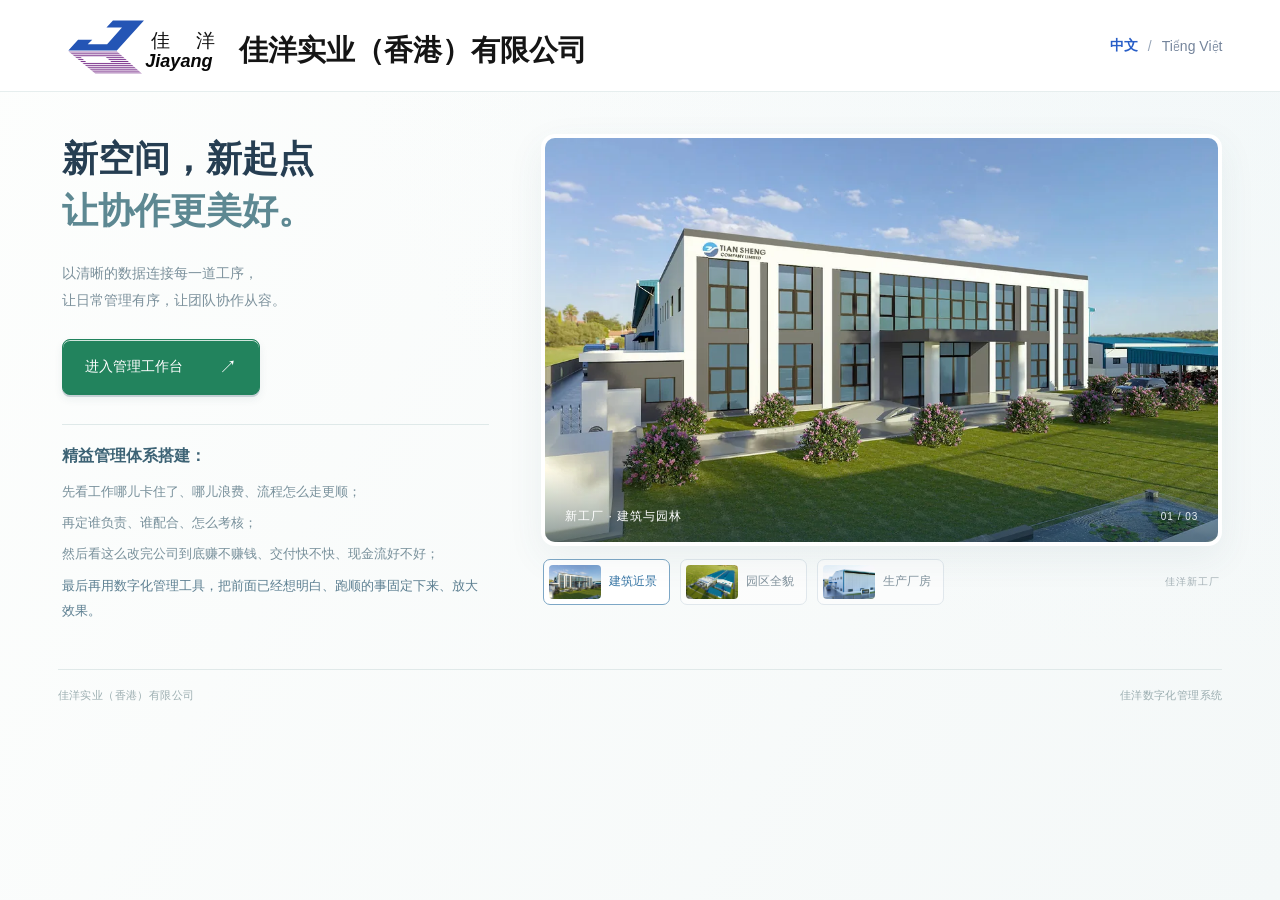
==== index.html @ 7a583906 "Remove spreadsheet cell references from report input labels (179)" ====
<!doctype html><html lang="zh-CN"><head><meta charset="utf-8"><meta name="viewport" content="width=device-width,initial-scale=1,user-scalable=yes"><meta name="referrer" content="same-origin"><title>佳洋数字化管理系统</title><link rel="icon" type="image/x-icon" sizes="any" href="./icons/company-symbol.ico?v=20261103-hourlylabels179"><link rel="icon" type="image/png" sizes="32x32" href="./icons/favicon-32.png?v=20261103-hourlylabels179"><link rel="icon" type="image/png" sizes="192x192" href="./icons/icon-192.png?v=20261103-hourlylabels179"><link rel="apple-touch-icon" sizes="180x180" href="./icons/apple-touch-icon.png?v=20261103-hourlylabels179"><link rel="manifest" href="./manifest.webmanifest?v=20261103-hourlylabels179"><meta name="theme-color" content="#ffffff"><meta name="application-name" content="佳洋数字化管理系统"><meta name="apple-mobile-web-app-title" content="佳洋管理"><meta name="apple-mobile-web-app-capable" content="yes"><meta name="mobile-web-app-capable" content="yes"><meta name="apple-mobile-web-app-status-bar-style" content="default"><meta property="og:title" content="佳洋数字化管理系统"><link rel="stylesheet" href="style.css?v=20261103-hourlylabels179"><link rel="stylesheet" href="management-home.css?v=20261103-hourlylabels179"><link rel="stylesheet" href="business-extensions.css?v=20261103-hourlylabels179"></head><body><div id="app"><div class="factory-home">
<header class="company-header"><div class="company-brand"><img src="jiayang-brand.svg?v=20261103-hourlylabels179" alt="佳洋 Jiayang · 佳洋实业（香港）有限公司" width="882" height="114"></div><div class="home-controls"><div class="language-toggle" role="group" aria-label="Language"><button type="button" data-language="zh" onclick="setLanguage('zh')">中文</button><span aria-hidden="true">/</span><button type="button" data-language="vi" onclick="setLanguage('vi')">Tiếng Việt</button></div></div></header>
<main class="factory-stage">
  <div class="factory-story"><h1>新空间，新起点<br><span>让协作更美好。</span></h1><p>以清晰的数据连接每一道工序，<br>让日常管理有序，让团队协作从容。</p><button class="factory-login" onclick="login()">进入管理工作台 <span>↗</span></button><section class="management-principle lean-principle plain-lean" aria-label="精益管理体系搭建"><h2>精益管理体系搭建：</h2><div class="lean-copy"><p>先看工作哪儿卡住了、哪儿浪费、流程怎么走更顺；</p><p>再定谁负责、谁配合、怎么考核；</p><p>然后看这么改完公司到底赚不赚钱、交付快不快、现金流好不好；</p><p>最后再用数字化管理工具，把前面已经想明白、跑顺的事固定下来、放大效果。</p></div></section></div>
  <div class="factory-gallery"><div class="factory-photo-frame"><img id="factoryPhoto" src="factory-front.svg" alt="新工厂正面建筑与园林环境" width="1000" height="600"><div class="factory-caption"><span id="factoryCaption">新工厂 · 建筑与园林</span><span id="factoryIndex">01 / 03</span></div></div><div class="factory-switch" role="group" aria-label="选择工厂图片"><button class="active" data-photo="0" aria-pressed="true" onclick="showFactoryPhoto(0)"><img src="factory-front.svg" alt=""><span>建筑近景</span></button><button data-photo="1" aria-pressed="false" onclick="showFactoryPhoto(1)"><img src="factory-aerial.svg" alt=""><span>园区全貌</span></button><button data-photo="2" aria-pressed="false" onclick="showFactoryPhoto(2)"><img src="factory-workshop.svg" alt=""><span>生产厂房</span></button><span class="factory-photo-note">佳洋新工厂</span></div></div>
</main><footer class="welcome-footer"><span>佳洋实业（香港）有限公司</span><span>佳洋数字化管理系统</span></footer></div>
</div><dialog id="modal"></dialog><div id="toast"></div><div id="bootError" role="alert" hidden style="position:fixed;bottom:16px;left:16px;right:16px;padding:14px;background:#fff4e5;border:1px solid #efd3a0;border-radius:8px;color:#73592f;z-index:200"></div><input type="file" id="file" accept=".xlsx,.xls,.csv" hidden><script>window.addEventListener('error',function(e){var n=document.getElementById('bootError');if(n){n.hidden=false;n.textContent='页面功能加载未完成，请刷新重试。原有浏览器数据不会被清除。'+(e.message?'（'+e.message+'）':'')}});</script><script>window.JY_RUNTIME_READY=false;</script><script src="runtime-config.js"></script><script src="storage.js?v=20261103-hourlylabels179"></script><script src="boot.js?v=20261103-hourlylabels179"></script></body></html>
---- style.css ----
*{box-sizing:border-box}body{margin:0;font:14px 'Microsoft YaHei','PingFang SC',sans-serif;color:#26364b;background:#f3f6fa}button,input,select{font:inherit}button{cursor:pointer;border:1px solid #dbe2ec;border-radius:6px;background:white;color:#42516a;padding:9px 14px}button:hover{background:#edf4ff;color:#2563eb}button.primary{background:#2864dc;color:white;border-color:#2864dc}button.danger{color:#dc5660}button:disabled{opacity:.5}input,select{border:1px solid #dce3ee;border-radius:5px;padding:8px;background:#fff;min-width:0;color:#536078}input:focus,select:focus{outline:1px solid #3778ea}header{height:74px;background:#fff;display:flex;align-items:center;justify-content:space-between;padding:0 5%;border-bottom:1px solid #e5eaf0}.brand{display:flex;align-items:center;gap:12px;font-size:18px;font-weight:650}.logo{display:grid;place-items:center;background:#2864dc;color:white;width:38px;height:38px;border-radius:9px;font:italic bold 21px Arial}.muted{color:#8b98ac;font-size:12px}.hero{max-width:1200px;margin:80px auto;padding:0 35px;display:grid;grid-template-columns:1.1fr 1fr;gap:65px;align-items:center}.eyebrow{color:#2964dc;letter-spacing:3px;font-size:12px;font-weight:600}h1{font-size:46px;line-height:1.4;letter-spacing:1px;margin:20px 0}p{line-height:2;color:#7c8ba1}.hero-art{height:350px;border-radius:18px;background:linear-gradient(140deg,#e5eeff,#fdfefe);padding:35px;position:relative;box-shadow:0 20px 70px #d8e3f0}.mock{background:white;border:1px solid #e0e8f5;border-radius:10px;padding:24px;transform:rotate(-3deg);box-shadow:0 16px 30px #cbd9ed}.bars{height:125px;display:flex;align-items:end;gap:18px;padding:20px 10px 0;border-bottom:1px solid #e7edf5}.bars i{flex:1;background:#3475e5;border-radius:5px 5px 0 0}.hero-stat{display:flex;gap:50px;margin-top:35px}.hero-stat b{display:block;font-size:27px;color:#294c81}.intro{max-width:1130px;margin:auto;padding:30px;background:white;border:1px solid #e2e8f1;border-radius:12px}.features{display:grid;grid-template-columns:repeat(3,1fr);gap:25px}.feature{padding:24px;background:#f8faff;border-radius:8px}.feature span{font-size:24px;color:#2864dc}footer{text-align:center;padding:30px;color:#96a1b0;font-size:12px}.layout{display:flex;min-height:100vh}aside{width:222px;background:#fff;border-right:1px solid #e4e9f1;flex-shrink:0;padding:24px 14px;display:flex;flex-direction:column;position:fixed;height:100vh}aside .brand{padding:0 7px;font-size:16px}aside .muted{padding:8px 57px;white-space:nowrap;font-size:10px}.navlabel{font-size:11px;color:#a2adbb;margin:35px 14px 12px;letter-spacing:2px}nav button{display:flex;align-items:center;gap:12px;border:0;width:100%;text-align:left;margin:6px 0;padding:13px 15px;background:transparent;font-size:13px}nav button.active{background:#eaf1ff;color:#2864dc;font-weight:600}nav button span{font-size:17px;width:19px}.sidebottom{margin-top:auto;padding:17px 10px;border-top:1px solid #eef1f6}.main{margin-left:222px;width:calc(100% - 222px)}.topbar{height:69px;padding:0 30px;display:flex;align-items:center;justify-content:space-between;background:#fff;border-bottom:1px solid #e4e9f1}.avatar{background:#e9f0fe;color:#2864dc;padding:9px;border-radius:50%;margin-left:20px}.content{padding:26px 30px}.heading{display:flex;justify-content:space-between;align-items:center;margin-bottom:24px}.heading h2{font-size:23px;margin:0 0 8px;font-weight:600}.heading p{margin:0;font-size:12px}.pill{font-size:11px;border:1px solid #dbe6fb;color:#5380c8;border-radius:15px;padding:6px 12px;background:#edf4ff}.cards{display:grid;grid-template-columns:repeat(4,1fr);gap:18px;margin-bottom:24px}.card{background:#fff;border:1px solid #e4e9f1;border-radius:8px;padding:21px}.card b{font-size:28px;display:block;margin-top:13px;font-weight:600;color:#283b57}.card small{font-size:11px;color:#8797ab}.card em{float:right;font-style:normal;color:#3b80e8;background:#edf4ff;padding:8px;border-radius:7px}.panel{background:white;border:1px solid #e1e7f0;border-radius:9px;margin-bottom:20px;overflow:hidden}.paneltitle{padding:18px 21px;border-bottom:1px solid #edf0f5;display:flex;justify-content:space-between;align-items:center;font-weight:600;font-size:14px}.filters{padding:20px;display:grid;grid-template-columns:repeat(4,1fr) auto;gap:14px;align-items:end}.filter label{display:block;color:#728198;font-size:12px;margin-bottom:9px}.filter .pair{display:flex}.filter select{width:44%;border-radius:5px 0 0 5px;background:#f9fbfe;font-size:12px}.filter input{width:56%;border-radius:0 5px 5px 0;font-size:12px}.actions{padding:15px 20px;display:flex;gap:9px;align-items:center;flex-wrap:wrap}.actions button{font-size:12px;padding:8px 11px}.spacer{flex:1}.tablewrap{overflow:auto;min-height:345px}table{border-collapse:collapse;table-layout:fixed;font-size:9pt;width:max-content;min-width:100%}th,td{padding:0;border:1px solid #e4e9f0;height:39px;overflow:hidden;text-overflow:ellipsis;white-space:nowrap}th{position:relative;background:#f6f8fc;text-align:center;color:#607087;font-weight:500;height:42px;user-select:none}td{color:#536079}td:first-child{white-space:normal;overflow-wrap:anywhere}td:focus{outline:1px solid #3478e7;outline-offset:-1px}tr:nth-child(even) td{background:#fcfdff}tr:hover td{background:#f4f8ff}.check{width:42px;text-align:center}.check input{accent-color:#2864dc}.resizer{position:absolute;right:0;top:0;width:5px;height:100%;cursor:col-resize}.funnel{position:absolute;right:7px;bottom:2px;cursor:pointer;font-size:9px;color:#9aa8bc}.badge{color:#2a9a7a;background:#e9f8f1;border-radius:4px;font-size:11px}.tablefoot{display:flex;justify-content:space-between;align-items:center;padding:15px 20px;color:#91a0b4;font-size:12px}.pagebtn{padding:4px 10px;margin:0 3px}.note{font-size:11px;color:#95a2b4;margin-top:13px}.chartgrid{display:grid;grid-template-columns:1.7fr 1fr;gap:20px}.chart{padding:25px;min-height:250px}.chart svg{width:100%;height:230px}.legend{display:flex;gap:22px;font-size:12px;color:#8190a3;margin-bottom:15px}dialog{border:0;border-radius:12px;padding:26px;width:440px;color:#33445d;box-shadow:0 20px 100px #20365440}dialog::backdrop{background:#172b4e66;backdrop-filter:blur(3px)}dialog h3{margin:0 0 22px}dialog label{display:block;margin:14px 0 6px;font-size:13px}dialog input:not([type=checkbox]){width:100%}.dialogfoot{display:flex;justify-content:flex-end;gap:10px;margin-top:25px}.colrow{display:flex;align-items:center;gap:8px;padding:7px;border-bottom:1px solid #eef1f6}.colrow span{flex:1}.colrow button{padding:3px 8px}#toast{position:fixed;bottom:30px;left:50%;transform:translateX(-50%);background:#233e64;color:white;padding:13px 25px;border-radius:8px;display:none;z-index:99}.error{color:#d75959;font-size:12px}@media(max-width:1050px){aside{width:190px}.main{margin-left:190px;width:calc(100% - 190px)}.content{padding:20px}.filters{grid-template-columns:repeat(2,1fr)}.cards{gap:10px}.hero{gap:20px}.hero h1{font-size:34px}}@media(max-width:700px){aside{width:65px;padding:20px 5px}aside .brand div:last-child,aside .muted,.navlabel,nav button .navtext,.sidebottom{display:none}nav button{padding:13px;overflow:hidden}.main{margin-left:65px;width:calc(100% - 65px)}.cards{grid-template-columns:1fr 1fr}.chartgrid,.hero,.features{grid-template-columns:1fr}.hero{margin:35px auto}.hero-art{height:300px}.topbar{padding:0 15px}.filters{grid-template-columns:1fr}.heading{gap:8px}.heading h2{font-size:19px}}@media print{aside,.topbar,.filters,.actions,.heading,.cards,.note,.tablefoot{display:none!important}.main{margin:0;width:100%}.content{padding:0}.tablewrap{overflow:visible}table{width:100%}th,td{height:28px}.panel{border:0}body{background:white}}
.celltext{overflow:hidden;text-overflow:ellipsis;white-space:nowrap}td:nth-child(2) .celltext{white-space:normal;overflow-wrap:anywhere;display:-webkit-box;-webkit-line-clamp:2;-webkit-box-orient:vertical;line-height:19px;max-height:38px}

/* Full-width business workspace */
.main.workspace{margin-left:0;width:100%;min-height:100vh}
.workspace .topbar{height:58px;padding:0 14px;gap:14px}
.workspace .brand{font-size:15px;white-space:nowrap}
.workspace .logo{height:30px;width:30px;font-size:18px;border-radius:6px}
.workspace-controls{display:flex;align-items:center;gap:12px;min-width:0}
.workspace-controls select{width:220px;font-size:13px;padding:7px 10px}
.workspace-controls button{font-size:12px;padding:7px 10px;white-space:nowrap}
.workspace .content{padding:12px 14px}
.workspace .panel{margin-bottom:12px;border-radius:5px}
.workspace .paneltitle{padding:10px 12px}
.workspace .filters{padding:12px;gap:12px}
.workspace .filter label{margin-bottom:6px}
.workspace .actions{padding:10px 12px}
.workspace .tablewrap{min-height:calc(100vh - 315px)}
.workspace .tablefoot{padding:10px 12px}
.workspace .note{margin-top:7px}
@media(max-width:700px){.workspace .topbar{height:auto;min-height:58px;padding:10px;flex-wrap:wrap}.workspace .brand{font-size:14px}.workspace-controls{width:100%;gap:8px}.workspace-controls select{flex:1;width:auto}.workspace-controls>.muted{display:none}.workspace .content{padding:8px}.workspace .filters{grid-template-columns:repeat(2,minmax(0,1fr));gap:8px}.workspace .filters>.primary{grid-column:1/-1}.workspace .filter .pair{flex-wrap:wrap}.workspace .filter select,.workspace .filter input{width:100%;border-radius:4px}.workspace .tablewrap{min-height:45vh}}
@media print{.workspace .topbar{display:none}.main.workspace{margin:0;width:100%}.workspace .content{padding:0}.workspace .tablewrap{min-height:0}}

.table-tabs{display:flex;flex-wrap:wrap;align-items:stretch;gap:0;border-bottom:1px solid #dde5ef;background:#f8faff;padding:0 10px}
.table-tabs button{border:0;border-bottom:2px solid transparent;border-radius:0;background:transparent;padding:13px 16px;white-space:nowrap;font-size:13px;color:#687990}
.table-tabs button:hover{background:#eef4ff;color:#2864dc}
.table-tabs button.active{color:#2864dc;border-bottom-color:#2864dc;background:#fff;font-weight:600}
.workspace .content>.table-tabs{margin-bottom:16px;border:1px solid #dde5ef;border-radius:5px}
@media(max-width:700px){.table-tabs{padding:0 4px}.table-tabs button{padding:10px;font-size:12px}}
@media print{.table-tabs{display:none!important}}
/* Refined business workspace: slate, porcelain and cobalt. */
:root{--ink:#25364e;--blue:#2d63df;--line:#e1e7f0;--soft:#f5f7fb}
body{background:#f1f4f9;color:var(--ink);-webkit-font-smoothing:antialiased}
.workspace{background:radial-gradient(ellipse at 95% 0,#e4edff77,transparent 45%),#f1f4f9}
.workspace .topbar{height:66px;padding:0 24px;background:linear-gradient(110deg,#182c4c,#203e66);border:0;box-shadow:0 3px 12px #142b4c15;color:#fff}
.workspace .brand{font-size:17px;font-weight:600;letter-spacing:.5px;gap:12px}
.workspace .logo{width:35px;height:35px;border:1px solid #ffffff35;border-radius:10px;background:linear-gradient(145deg,#5c96ff,#3270ed);box-shadow:0 3px 9px #0a234a35;font-size:20px}
.workspace-controls{gap:10px}
.workspace-controls>button{background:#ffffff09;border:1px solid #ffffff27;color:#dce8fa;border-radius:6px;padding:8px 12px;font-size:12px;transition:background .15s,border-color .15s}
.workspace-controls>button:hover{background:#ffffff18;border-color:#ffffff60;color:#fff}
.user-chip{display:flex;align-items:center;gap:8px;font-size:12px;margin-left:8px;padding-left:17px;border-left:1px solid #ffffff23;white-space:nowrap;color:#e0e8f5}
.user-avatar{width:30px;height:30px;border-radius:50%;background:#ffffff15;border:1px solid #ffffff25;display:grid;place-items:center;color:#c8daff}
.workspace .content{padding:18px 20px 10px}
.workspace .business-panel{border:1px solid #dae3ef;border-radius:10px;box-shadow:0 4px 20px #223f6610;overflow:hidden}
.table-tabs{padding:0 12px;gap:4px;background:linear-gradient(#fff,#fafbfe);border-bottom:1px solid var(--line);flex-wrap:wrap}
.table-tabs button{position:relative;display:flex;align-items:center;justify-content:center;gap:8px;min-height:60px;padding:13px 14px;border:0;background:transparent;font-size:13px;color:#758297;transition:color .15s,background .15s}
.table-tabs button:after{content:'';position:absolute;height:3px;left:14px;right:14px;bottom:0;border-radius:3px 3px 0 0;background:transparent}
.table-tabs button:hover{background:#f2f6ff;color:#345fae}
.table-tabs button.active{color:#285fd1;background:#f0f5ff;font-weight:600}
.table-tabs button.active:after{background:#366ce6}
.tab-number{display:grid;place-items:center;width:23px;height:23px;border-radius:6px;background:#edf1f7;color:#9aa7ba;font-size:10px;letter-spacing:.5px;font-variant-numeric:tabular-nums}
.active .tab-number{color:#fff;background:#376ee1;box-shadow:0 2px 5px #376ee128}
.workspace .filter-title{padding:14px 18px 0;border:0;font-size:12px;color:#4b5e78;font-weight:600}
.workspace .filters{padding:12px 18px 17px;gap:16px;border-bottom:1px solid var(--line);background:#fff}
.workspace .filter label{font-size:11px;color:#8a97a9;margin-bottom:7px;letter-spacing:.3px}
.workspace .filter .pair{border:1px solid #dce4ee;border-radius:6px;overflow:hidden;background:#fff;transition:border-color .15s,box-shadow .15s}
.workspace .filter .pair:focus-within{border-color:#7fa5f1;box-shadow:0 0 0 3px #2c64df0b}
.workspace .filter input,.workspace .filter select{height:35px;border:0;border-radius:0;outline:none;font-size:12px;padding:7px 9px}
.workspace .filter select{background:#f6f8fc;border-right:1px solid #e5ebf3;color:#586a84}
.workspace input::placeholder{color:#a7b1c0}
.workspace .filters>.primary{height:36px;min-width:85px;border-radius:6px;font-size:12px;box-shadow:0 3px 7px #2d63df22}
.workspace button.primary{background:#3067df;border-color:#3067df}
.workspace button.primary:hover{background:#2456c4;border-color:#2456c4}
.workspace .actions{padding:13px 18px;gap:8px;background:linear-gradient(#fcfdff,#fafbfd);border-bottom:1px solid var(--line)}
.workspace .actions button{height:33px;padding:6px 12px;border-color:#dce4ef;border-radius:5px;font-size:12px;background:#fff;box-shadow:0 1px 2px #1d355705}
.workspace .actions button.primary{color:white;background:#3067df;border-color:#3067df;box-shadow:0 2px 5px #3067df20}
.workspace .actions button.danger{color:#cf6871;border-color:#eedce0}
.workspace .actions button.danger:hover{background:#fff4f5}
.selection-count{font-size:11px;color:#8797ac;padding:5px 10px;background:#edf1f7;border-radius:4px;white-space:nowrap}
.workspace .tablewrap{min-height:calc(100vh - 370px);background:#fff}
.workspace th{height:38px;background:#edf2f9;color:#627591;border-color:#dce5f0;font-size:9pt;font-weight:600}
.workspace td{height:35px;border-color:#e7edf4;color:#4e607a;font-size:9pt;font-variant-numeric:tabular-nums;padding:0}
.workspace tr:nth-child(even) td{background:#f9fbfe}
.workspace tr:hover td{background:#edf4ff}
.workspace tr:has(.check input:checked) td{background:#eaf2ff}
.workspace th:first-child,.workspace td:first-child{border-left:0}
.workspace th:last-child,.workspace td:last-child{border-right:0}
.workspace td:nth-child(2){color:#3d5e8e}
.workspace .check input{width:13px;height:13px;vertical-align:middle;margin:0;cursor:pointer}
.workspace .funnel{color:#8d9fba;font-size:10px}
.workspace .resizer:hover{background:#83a5e8aa}
.workspace .tablefoot{padding:11px 18px;border-top:1px solid var(--line);background:#fff;font-size:11px;color:#8d9bb0}
.workspace .pagebtn{border-radius:4px;min-width:27px;height:26px;font-size:12px;padding:3px 8px}
.workspace .note{padding:0 4px;font-size:11px;line-height:1.8;color:#97a4b6;margin-top:10px}
.workspace .content>.table-tabs{border-radius:9px;box-shadow:0 3px 12px #223f6608;margin-bottom:20px}
button:focus-visible{outline:2px solid #74a0ef;outline-offset:2px}
@media(min-width:1550px){.table-tabs button{flex:1;padding-left:18px;padding-right:18px}.workspace .filter select{width:40%}.workspace .filter input{width:60%}}
@media(max-width:1150px){.table-tabs{gap:0;padding:0 6px}.table-tabs button{padding:11px 10px;gap:5px;font-size:12px;min-height:52px}.tab-number{width:20px;height:20px;font-size:9px}.workspace .filters{gap:10px}}
@media(max-width:700px){.workspace .topbar{height:auto;min-height:64px;padding:12px;gap:10px}.workspace .brand{font-size:15px}.workspace .content{padding:10px 8px}.workspace-controls{width:100%;gap:7px}.workspace-controls>button{padding:7px 10px}.user-chip{margin-left:auto;padding-left:10px}.user-chip>span:last-child{display:none}.table-tabs{padding:4px;gap:4px}.table-tabs button{min-height:38px;flex:1 1 145px;padding:7px 9px;justify-content:flex-start;border-radius:5px}.table-tabs button:after{left:8px;right:8px;height:2px}.workspace .filters{padding:12px;gap:10px}.workspace .filter .pair{display:flex;flex-wrap:nowrap}.workspace .filter select{width:46%;border-right:1px solid #e5ebf3}.workspace .filter input{width:54%}.workspace .actions{padding:10px 12px}.workspace .filter-title{padding:12px 12px 0}}
@media print{.workspace .tablewrap{min-height:0}.workspace .business-panel{box-shadow:none;border:0}.workspace th,.workspace td{height:28px}}
.workspace .topbar{position:relative}
.workspace .topbar:after{content:'';position:absolute;bottom:0;left:0;right:0;height:2px;background:linear-gradient(90deg,#5a93ff,#60c6e5 45%,#416dac00)}
.workspace .tablewrap{max-height:calc(100vh - 350px);scrollbar-width:thin;scrollbar-color:#c5d1e4 #f5f7fa}
.workspace th{position:sticky;top:0;z-index:2}
@media(max-width:700px){.table-tabs{flex-wrap:nowrap;overflow-x:auto;scrollbar-width:thin;justify-content:flex-start}.table-tabs button{flex:0 0 auto;white-space:nowrap}.workspace .tablewrap{max-height:65vh}}
@media print{.workspace .tablewrap{max-height:none}.workspace th{position:static}}
/* Business navigation follows the system name; actions stay in the header. */
.workspace .topbar{display:flex;gap:18px;padding:0 16px;height:64px}
.workspace .brand{flex:0 0 auto;font-size:15px;gap:9px}
#topTabs{min-width:0;flex:1;height:100%;overflow:hidden}
#topTabs .table-tabs{height:100%;border:0;background:transparent;flex-wrap:nowrap;overflow-x:auto;scrollbar-width:thin;scrollbar-color:#6786b0 transparent;gap:0;padding:0;align-items:stretch}
#topTabs .table-tabs button{flex:0 0 auto;min-height:0;padding:0 12px;font-size:12px;color:#c9d7ec;background:transparent;white-space:nowrap}
#topTabs .table-tabs button:hover{background:#ffffff0d;color:white}
#topTabs .table-tabs button.active{background:#ffffff12;color:#fff}
#topTabs .table-tabs button.active:after{background:#77a8ff;left:12px;right:12px;height:3px}
#topTabs .tab-number{display:none}
.workspace-controls{flex:0 0 auto;gap:7px}
.workspace-controls>button{padding:7px 9px;font-size:11px}
.user-chip{padding-left:9px;margin-left:2px}
.top-actions{background:#fff;border-bottom:1px solid #dce4ef}
.workspace .top-actions .actions{margin:0;padding:10px 16px;min-height:52px;border-bottom:0;background:#fff;gap:8px}
.workspace .content{padding:12px 16px 8px}
.workspace .tablewrap{min-height:calc(100vh - 335px);max-height:calc(100vh - 315px)}
@media(max-width:1250px){.workspace .topbar{height:auto;min-height:62px;flex-wrap:wrap;gap:0 14px;padding:10px 14px 0}.workspace .brand{order:0}.workspace-controls{order:1;margin-left:auto}#topTabs{order:2;flex:1 1 100%;height:46px;margin-top:8px}#topTabs .table-tabs button{flex:1 0 auto;padding:0 12px}.workspace .tablewrap{max-height:calc(100vh - 360px)}}
@media(max-width:700px){.workspace .brand{font-size:14px}.workspace-controls{width:auto}.workspace-controls>button{font-size:10px;padding:6px}.user-chip{display:none}#topTabs .table-tabs button{flex:0 0 auto;padding:0 10px}.workspace .content{padding:8px}.workspace .top-actions .actions{padding:9px 10px}.workspace .tablewrap{min-height:40vh;max-height:60vh}}
@media print{.top-actions{display:none!important}.workspace .tablewrap{max-height:none;min-height:0}}
.home-controls{display:flex;align-items:center;gap:14px}
.language-picker{min-width:115px;height:35px;font-size:12px;border:1px solid #dbe4f1;border-radius:6px;background:#fff;color:#47607f;cursor:pointer;padding:6px 9px}
.workspace-controls .language-picker{min-width:100px;width:100px;height:31px;background:#294465;border-color:#ffffff30;color:#e2ebfb;font-size:11px}
.language-picker option{color:#26364b;background:#fff}
html[lang=vi] #topTabs .table-tabs button{font-size:11px;padding:0 9px}
html[lang=vi] .workspace .brand{font-size:13px}
html[lang=vi] .workspace .filter select{width:49%}
html[lang=vi] .workspace .filter input{width:51%}
@media(max-width:700px){.home-controls{gap:7px}.home-controls .language-picker{min-width:85px;width:85px}.home-controls button{font-size:12px;padding:8px}.workspace-controls .language-picker{min-width:85px;width:85px}header{padding:0 12px}.home-controls{flex-wrap:wrap;justify-content:flex-end}html[lang=vi] .brand{font-size:12px}}
.company-header{height:100px;padding:0 5%;gap:24px;background:#fff}
.company-brand{flex:0 1 760px;min-width:0;display:flex;align-items:center}
.company-brand img{display:block;width:100%;max-width:760px;height:auto;max-height:94px;object-fit:contain;object-position:left center}
.company-header .home-controls{flex:0 0 auto}
@media(max-width:1050px){.company-header{padding:0 20px;gap:16px}.company-header .home-controls{gap:8px}.company-header .home-controls button{font-size:12px;padding:10px}.company-header .language-picker{min-width:100px;width:100px}}
@media(max-width:700px){.company-header{height:auto;min-height:115px;padding:12px 14px;flex-wrap:wrap;gap:9px}.company-brand{flex:1 1 100%}.company-brand img{max-height:72px}.company-header .home-controls{margin-left:auto}.company-header .home-controls button{padding:8px 12px}.company-header .language-picker{height:33px}}
.home-controls .language-picker{width:180px;min-width:180px;height:40px;padding:8px 14px;border-radius:8px;color:#415f87;font-size:14px;background:#fff}
.workspace-controls .language-picker{width:165px;min-width:165px}
@media(max-width:1050px){.company-header .language-picker{width:175px;min-width:175px}}
@media(max-width:700px){.home-controls .language-picker,.company-header .language-picker{width:165px;min-width:165px;height:35px;font-size:12px}.workspace-controls .language-picker{width:150px;min-width:150px}}
.language-toggle{display:inline-flex;align-items:center;gap:10px;white-space:nowrap;font-size:14px;color:#97a5b8}
.language-toggle button{padding:5px 0;border:0;border-radius:0;background:transparent;color:#74849b;font-size:14px;font-weight:400;box-shadow:none;cursor:pointer}
.language-toggle button:hover{background:transparent;color:#2864dc}
.language-toggle button.active{color:#285ec7;font-weight:600}
.workspace-controls .language-toggle{font-size:12px;color:#8499b6;gap:8px;margin-right:5px}
.workspace-controls .language-toggle button{font-size:12px;color:#b6c6de}
.workspace-controls .language-toggle button.active,.workspace-controls .language-toggle button:hover{color:#fff;background:transparent}
@media(max-width:700px){.language-toggle{gap:8px}.language-toggle button{font-size:12px}.workspace-controls .language-toggle{gap:6px}.workspace-controls .language-toggle button{font-size:11px}}
/* A calm, light-filled welcome to Jiayang. */
.welcome-page{min-height:100vh;background:radial-gradient(ellipse at 77% 42%,#eef8f3 0,transparent 42%),radial-gradient(ellipse at 20% 90%,#f2f1fc88,transparent 38%),#fdfdfb;display:flex;flex-direction:column;overflow:hidden}
.welcome-page .company-header{height:100px;padding:0 5.2%;border-bottom:1px solid #edf0ee;background:#ffffffb8;gap:35px}
.welcome-page .company-brand{flex:0 1 610px}
.welcome-page .company-brand img{max-width:610px;max-height:82px}
.welcome-page .home-controls{gap:24px}
.welcome-page .home-controls>.primary{border-radius:9px;padding:13px 19px;background:#386bce;border-color:#386bce;font-size:13px;box-shadow:0 4px 10px #3769bd12;transition:background .2s,transform .2s}
.welcome-page .home-controls>.primary:hover{background:#2b5ab9;transform:translateY(-1px)}
.welcome-page .language-toggle button{font-size:13px}
.welcome-hero{width:min(1370px,90%);margin:auto;display:grid;grid-template-columns:1fr 1.1fr;align-items:center;gap:20px;min-height:650px;padding:35px 0 45px;flex:1}
.welcome-copy{padding-left:36px;position:relative;z-index:2}
.welcome-kicker{display:flex;align-items:center;gap:10px;color:#648b88;font-size:12px;letter-spacing:2px;margin-bottom:25px}
.welcome-kicker>span{width:7px;height:7px;border-radius:50%;background:#73b59f;box-shadow:0 0 0 5px #eaf3ed}
.welcome-copy h1{font-size:clamp(36px,3.35vw,58px);font-weight:650;line-height:1.5;letter-spacing:1px;color:#293c50;margin:0 0 21px;white-space:nowrap}
.fresh-text{color:#528e87}.fresh-dot{color:#7eb8a3}
.welcome-copy>p{font-size:14px;line-height:2.1;color:#8a979e;margin:0 0 30px;letter-spacing:.5px}
.welcome-cta{display:inline-flex;align-items:center;gap:38px;background:#477a72;color:white;border-color:#477a72;border-radius:9px;padding:15px 20px;font-size:13px;box-shadow:0 8px 20px #477a7220;transition:transform .2s,box-shadow .2s,background .2s}
.welcome-cta span{font-size:19px;line-height:1}.welcome-cta:hover{color:white;background:#376b64;transform:translateY(-2px);box-shadow:0 10px 25px #477a7230}
.welcome-benefits{display:flex;gap:25px;align-items:center;margin-top:43px;padding-top:25px;border-top:1px solid #e6ede9;width:max-content}
.welcome-benefits>div{display:flex;gap:8px;align-items:center;font-size:11px;color:#8c999f}
.benefit-icon{color:#7ca59e;font-size:17px}
.welcome-visual{height:580px;position:relative;display:flex;align-items:center;justify-content:center;isolation:isolate}
.visual-halo{position:absolute;width:86%;aspect-ratio:1;border-radius:50%;background:radial-gradient(circle at 35% 35%,#f5fcf7,#e3f2ed77 55%,#e9f0fb33 70%,transparent 72%);z-index:-1}
.visual-halo:before{content:'';position:absolute;inset:25px;border-radius:50%;border:1px solid #d8e9e16b}.visual-halo:after{content:'';position:absolute;inset:65px;border-radius:50%;border:1px dashed #d5e5e370}
.garden-art{width:112%;max-width:760px;height:auto;flex-shrink:0;filter:drop-shadow(0 15px 23px #5a948309);animation:garden-rise 1s ease-out both}
.floating-label{position:absolute;display:flex;align-items:center;gap:13px;padding:15px 20px;border:1px solid #fff;border-radius:13px;background:#ffffffea;box-shadow:0 12px 35px #658a7b10;min-width:200px}
.floating-label b{display:block;font-size:12px;font-weight:600;color:#506574;margin-bottom:5px}.floating-label small{color:#9ba9ae;font-size:10px;letter-spacing:.2px}
.flow-icon{width:35px;height:35px;border-radius:10px;display:grid;place-items:center;font-size:20px}.lavender{background:#efecfa;color:#998ac0}.mint{background:#e6f5ed;color:#74a994}
.label-order{left:1%;top:115px;transform:rotate(-3deg)}.label-production{right:-1%;bottom:117px;transform:rotate(3deg)}
.visual-caption{position:absolute;bottom:35px;display:flex;gap:7px;align-items:center;font-size:10px;color:#98aca5;letter-spacing:.5px}.visual-caption i{width:5px;height:5px;border-radius:50%;background:#a9c5b6}
.welcome-footer{display:flex;justify-content:space-between;margin:0 5.2%;padding:22px 0 26px;border-top:1px solid #e7ede8;color:#a1aea9;font-size:10px;letter-spacing:1px}
html[lang=vi] .welcome-copy h1{font-size:clamp(28px,2.5vw,43px);white-space:normal;letter-spacing:0}
html[lang=vi] .welcome-benefits{gap:15px}
@keyframes garden-rise{from{opacity:0;transform:translateY(12px)}to{opacity:1;transform:translateY(0)}}
@media(min-width:1800px){.welcome-hero{max-width:1510px;min-height:760px;gap:60px}.welcome-visual{height:650px}.welcome-copy h1{font-size:60px}.welcome-copy>p{font-size:15px}.label-order{top:130px}.label-production{bottom:135px}.visual-caption{bottom:55px}}
@media(max-width:1050px){.welcome-page .company-header{padding:0 25px;height:90px;gap:25px}.welcome-page .home-controls{gap:12px}.welcome-page .home-controls>.primary{font-size:11px;padding:11px}.welcome-page .language-toggle{gap:6px}.welcome-page .language-toggle button{font-size:11px}.welcome-hero{width:94%;min-height:610px;gap:0}.welcome-copy{padding-left:20px}.welcome-copy h1{font-size:36px}.welcome-copy>p{font-size:12px}.welcome-benefits{gap:13px}.welcome-benefits>div{font-size:10px}.welcome-visual{height:500px}.floating-label{min-width:175px;padding:11px 13px;gap:9px}.label-order{top:90px;left:5px}.label-production{bottom:90px;right:0}.floating-label small{font-size:9px}.flow-icon{width:29px;height:29px}.visual-caption{bottom:25px;font-size:9px}}
@media(max-width:700px){.welcome-page .company-header{height:auto;padding:12px 18px;gap:10px}.welcome-page .company-brand{flex:1 1 100%}.welcome-page .company-brand img{max-height:61px;width:100%}.welcome-page .home-controls{margin-left:auto;gap:16px}.welcome-hero{grid-template-columns:1fr;width:100%;min-height:0;padding:44px 23px 12px;gap:0}.welcome-copy{padding:0;text-align:center}.welcome-kicker{justify-content:center;font-size:10px;margin-bottom:20px}.welcome-copy h1{font-size:35px;line-height:1.5;letter-spacing:0;margin-bottom:17px}.welcome-copy>p{font-size:12px;margin-bottom:22px}.welcome-cta{font-size:12px;padding:12px 18px;gap:30px}.welcome-benefits{margin:28px auto 0;padding-top:20px;gap:19px}.welcome-benefits>div{font-size:10px;gap:5px}.welcome-visual{height:390px;width:min(100%,440px);margin:0 auto}.garden-art{width:110%}.floating-label{padding:10px 12px;min-width:155px}.floating-label b{font-size:10px}.floating-label small{font-size:8px}.label-order{top:59px;left:0}.label-production{bottom:64px;right:0}.flow-icon{width:26px;height:26px;font-size:16px}.visual-caption{bottom:15px;font-size:8px}.welcome-footer{padding:18px 0;margin:0 20px;letter-spacing:0;font-size:9px;gap:15px}html[lang=vi] .welcome-copy h1{font-size:32px}html[lang=vi] .welcome-benefits{gap:10px}}
@media(prefers-reduced-motion:reduce){.garden-art{animation:none}.welcome-cta,.welcome-page .home-controls>.primary{transition:none}}

.factory-home{min-height:100vh;display:flex;flex-direction:column;background:linear-gradient(120deg,#fbfcfb,#f0f7f7)}
.factory-home .company-header{height:100px;padding:0 5%;background:#fff;border-color:#eaf0f1}.factory-home .company-brand{max-width:620px}
.factory-stage{width:min(1560px,91%);margin:auto;display:grid;grid-template-columns:.8fr 1.5fr;align-items:center;gap:55px;padding:50px 0;flex:1;min-height:650px}
.factory-story{padding-left:12px}.factory-kicker{font-size:12px;color:#5f8a8d;letter-spacing:3px;display:flex;gap:9px;align-items:center;margin-bottom:26px}.factory-kicker>span{height:6px;width:6px;background:#8cb69a;border-radius:50%}
.factory-story h1{font-size:clamp(34px,2.8vw,51px);line-height:1.55;font-weight:650;letter-spacing:1px;color:#243e57;margin:0 0 25px;white-space:nowrap}.factory-story h1>span{color:#5e8894}.factory-story p{color:#8b9ca5;line-height:2.1;font-size:13px;margin-bottom:32px}
.factory-login{display:flex;align-items:center;gap:30px;padding:15px 21px;border-radius:8px;background:#397ab1;color:white;border:1px solid #397ab1;box-shadow:0 8px 20px #397ab120;font-size:13px}.factory-login:hover{color:#fff;background:#2e6a9e;transform:translateY(-1px)}.factory-login>span{font-size:18px}
.factory-flow{display:flex;align-items:center;gap:18px;color:#98aaa9;font-size:11px;margin-top:40px;letter-spacing:2px}.factory-flow i{font-style:normal;color:#cbd9d7}
.factory-gallery{min-width:0}.factory-photo-frame{position:relative;background:#e8f1f4;border-radius:18px;overflow:hidden;box-shadow:0 18px 45px #3b6e8018;border:5px solid #fff}.factory-photo-frame>img{display:block;width:100%;height:auto;aspect-ratio:5/3;object-fit:cover}.factory-caption{position:absolute;bottom:0;left:0;right:0;padding:38px 22px 20px;background:linear-gradient(transparent,#19374580);color:white;display:flex;justify-content:space-between;align-items:center;font-size:12px;letter-spacing:1px}.factory-caption>span:last-child{font-size:10px;color:#e6eff3}
.factory-switch{display:flex;align-items:center;gap:10px;padding:18px 4px 0}.factory-switch button{display:flex;align-items:center;gap:9px;padding:5px 12px 5px 5px;background:#fff9;border:1px solid #e2e9ec;border-radius:7px;color:#83949e;font-size:11px;white-space:nowrap}.factory-switch button.active{border-color:#7da7c6;color:#3675a4;background:white;box-shadow:0 3px 9px #3675a40a}.factory-switch button img{width:50px;height:32px;object-fit:cover;border-radius:4px}.factory-photo-note{font-size:10px;color:#a3b0b5;margin-left:auto;letter-spacing:1px}
@media(max-width:1100px){.factory-stage{gap:25px;grid-template-columns:.8fr 1.3fr}.factory-story h1{font-size:32px}.factory-story p{font-size:12px}}
@media(max-width:750px){.factory-stage{grid-template-columns:1fr;width:91%;padding:32px 0;min-height:0;gap:32px}.factory-story{text-align:center;padding:0}.factory-kicker{justify-content:center;margin-bottom:18px}.factory-story h1{font-size:34px;margin-bottom:15px}.factory-story p{font-size:12px;margin-bottom:20px}.factory-login{margin:auto;padding:12px 19px}.factory-flow{justify-content:center;margin-top:24px}.factory-photo-frame{border-width:3px;border-radius:12px}.factory-switch{padding-top:12px}.factory-photo-note{display:none}.factory-caption{padding:28px 13px 12px;font-size:10px}.factory-home .company-header{height:auto;min-height:100px}}

.factory-switch button:focus-visible{outline:2px solid #75a6cb;outline-offset:3px}.factory-photo-frame>img{aspect-ratio:5/3;object-fit:contain}.factory-home .home-controls{flex:0 0 auto}.factory-home .welcome-footer{background:transparent}@media(max-width:900px){.factory-photo-note{display:none}.factory-stage{gap:25px;grid-template-columns:.8fr 1.3fr}.factory-switch button{gap:6px;padding-right:8px;font-size:10px}.factory-switch button img{width:40px;height:27px}}@media(max-width:750px){.factory-stage{grid-template-columns:1fr}.factory-switch{justify-content:center;gap:7px}.factory-switch button{flex:1;justify-content:center}.factory-switch button img{width:35px;height:26px}.factory-home .company-header{padding:12px 18px}.factory-home .company-brand{flex:1 1 100%;max-width:620px}.factory-home .home-controls{margin-left:auto}}html[lang=vi] .factory-story h1{font-size:clamp(25px,2.3vw,40px);white-space:normal}html[lang=vi] .factory-story p{font-size:12px}html[lang=vi] .factory-switch button{font-size:10px}
.login-options{display:flex;align-items:center;justify-content:space-between;gap:15px;margin:18px 0 12px}.password-link{padding:3px 0;border:0;background:transparent;color:#356bc9;font-size:12px;white-space:nowrap}.password-link:hover{background:transparent;text-decoration:underline}#changeError,#loginerror{min-height:16px;line-height:1.6}

.management-principle{width:min(1560px,91%);margin:0 auto 36px;padding:26px 24px;display:flex;align-items:center;justify-content:center;gap:25px;background:linear-gradient(100deg,#edf4f4aa,#f8fbf8,#edf4f4aa);border:1px solid #e5edeb;border-radius:12px}.management-principle p{margin:0;display:flex;justify-content:center;flex-wrap:wrap;font-size:14px;line-height:2;letter-spacing:.5px;color:#65818b;text-align:center}.management-principle strong{font-weight:600;color:#386e86}.principle-line{flex:0 1 40px;height:1px;background:#cadbda}@media(max-width:750px){.management-principle{margin-bottom:24px;padding:20px 17px;gap:0}.management-principle p{font-size:12px;line-height:2.1}.principle-line{display:none}.management-principle strong{display:block;width:100%;margin-top:5px}}

.management-principle.lean-principle{display:block;padding:27px 34px 30px}.lean-principle h2{margin:0 0 14px;color:#386e86;font-size:17px;font-weight:600;letter-spacing:.5px}.management-principle .lean-steps p{display:block;text-align:left;line-height:2.1;font-size:14px;margin:3px 0;color:#65818b}.lean-steps p:last-child{color:#386e86}@media(max-width:750px){.management-principle.lean-principle{padding:22px}.lean-principle h2{font-size:16px}.management-principle .lean-steps p{font-size:12px;line-height:2;margin:8px 0}}
/* Aligned page rhythm and a readable four-step management method. */
.factory-home{background:radial-gradient(ellipse at 95% 8%,#eaf4f844,transparent 50%),linear-gradient(120deg,#fdfefd,#f4f8f8);gap:0}
.factory-home .company-header{height:92px;min-height:92px;padding:0 max(4.5%,calc((100% - 1440px)/2));border-bottom:1px solid #e6eeee;background:#fff}
.factory-home .company-brand{max-width:570px}
.factory-home .company-brand img{max-height:78px;width:100%;max-width:570px}
.factory-home .language-toggle button{font-size:14px}
.factory-stage{width:min(1440px,91%);margin:0 auto;min-height:0;flex:0 0 auto;padding:45px 0 38px;grid-template-columns:.8fr 1.35fr;gap:66px;align-items:center}
.factory-story{padding:0 0 16px 8px}
.factory-kicker{font-size:12px;letter-spacing:2px;margin-bottom:23px;color:#70928c}
.factory-story h1{font-size:clamp(36px,3vw,51px);line-height:1.48;letter-spacing:0;margin:0 0 25px;color:#263e52}
.factory-story h1>span{color:#5d8892}
.factory-story p{font-size:15px;line-height:2;color:#7c919c;margin:0 0 28px}
.factory-login{padding:15px 22px;border-radius:8px;font-size:14px;gap:36px;background:#3d7caf;box-shadow:0 6px 16px #3d7caf16}
.factory-flow{margin-top:26px;font-size:11px;gap:19px;color:#90a5aa}
.factory-photo-frame{border-radius:14px;border-width:4px;box-shadow:0 12px 36px #36596713}
.factory-caption{padding:38px 20px 17px;font-size:12px}
.factory-switch{gap:10px;padding:13px 2px 0}
.factory-switch button{padding:5px 12px 5px 5px;font-size:12px;gap:8px;border-color:#e0e7ec;background:#ffffff90;transition:border-color .15s,background .15s}
.factory-switch button:hover{background:white;border-color:#9ab9ce}
.factory-switch button img{width:52px;height:34px}
.factory-photo-note{font-size:10px}
.management-principle.lean-principle{width:min(1440px,91%);margin:0 auto 30px;padding:0;background:none;border:0;border-radius:0}
.lean-heading{display:flex;align-items:center;gap:24px;margin:0 0 20px}
.lean-principle .lean-heading h2{font-size:18px;letter-spacing:.5px;color:#3c5867;margin:0;font-weight:600;white-space:nowrap}
.lean-heading-rule{height:1px;flex:1;background:linear-gradient(90deg,#d8e4e7,#e9f0f0)}
.lean-steps{display:grid;grid-template-columns:repeat(4,minmax(0,1fr));background:#ffffffc9;border:1px solid #e1eaec;border-radius:12px;box-shadow:0 5px 20px #4b697304;overflow:hidden;counter-reset:step}
.lean-step{position:relative;padding:25px 24px 26px;min-width:0}
.lean-step+.lean-step{border-left:1px solid #e8eff0}
.lean-step:last-child{background:linear-gradient(135deg,#eff6f9aa,#f5f9f8)}
.lean-step-label{display:flex;align-items:center;gap:10px;margin-bottom:14px}
.step-index{width:29px;height:29px;display:grid;place-items:center;border-radius:8px;background:#eef4f4;color:#81a4a6;font-size:11px;font-weight:600;font-variant-numeric:tabular-nums}
.lean-step:last-child .step-index{background:#dfedf5;color:#5186ae}
.lean-step h3{font-size:15px;margin:0;color:#4c6b7a;font-weight:600;line-height:1.5}
.management-principle .lean-steps p{font-size:14px;line-height:1.95;letter-spacing:0;color:#81939c;margin:0;display:block;text-align:left}
.lean-step:last-child p{color:#678696}
.factory-home .welcome-footer{width:min(1440px,91%);margin: auto auto 0;padding:18px 0 20px;font-size:11px;border-top:1px solid #e0e9e9;color:#9caeb1;letter-spacing:.4px}
html[lang=vi] .factory-story h1{font-size:clamp(28px,2.6vw,43px)}
html[lang=vi] .factory-story p{font-size:14px}
html[lang=vi] .lean-step h3{font-size:14px}
@media(min-width:1800px){.factory-stage{padding-top:50px;padding-bottom:42px}.lean-step{padding:26px}.management-principle .lean-steps p{font-size:15px}.factory-story p{font-size:16px}.factory-home .company-header{height:96px}.lean-heading{margin-bottom:23px}}
@media(max-width:1100px){.factory-stage{gap:35px;grid-template-columns:.85fr 1.25fr;padding:35px 0}.factory-story h1{font-size:34px}.factory-story p{font-size:13px}.factory-story{padding-bottom:0}.lean-steps{grid-template-columns:repeat(2,minmax(0,1fr))}.lean-step{padding:21px 24px}.lean-step:nth-child(3){border-left:0}.lean-step:nth-child(n+3){border-top:1px solid #e8eff0}.lean-step-label{margin-bottom:10px}.factory-switch button{font-size:11px;padding-right:9px}.factory-switch button img{width:40px;height:28px}.factory-photo-note{display:none}}
@media(max-width:750px){.factory-home .company-header{height:auto;min-height:100px;padding:12px 4.5%;gap:8px}.factory-home .company-brand{max-width:570px;flex:1 1 100%}.factory-home .company-brand img{max-height:65px}.factory-home .language-toggle button{font-size:12px}.factory-stage{grid-template-columns:1fr;padding:30px 0;gap:27px}.factory-story{padding:0;text-align:center}.factory-kicker{justify-content:center;margin-bottom:16px;font-size:11px}.factory-story h1{font-size:35px;margin-bottom:16px}.factory-story p{font-size:13px;margin-bottom:22px}.factory-login{margin:auto;font-size:13px;padding:13px 20px}.factory-flow{margin-top:20px;justify-content:center}.factory-switch{justify-content:center;gap:7px;padding-top:11px}.factory-switch button{flex:1;justify-content:center;font-size:11px;padding:4px 6px;gap:6px}.factory-switch button img{width:36px;height:25px}.factory-caption{font-size:10px;padding:28px 13px 12px}.management-principle.lean-principle{padding:0;margin-bottom:24px}.lean-heading{gap:12px;margin-bottom:15px}.lean-principle .lean-heading h2{font-size:16px}.lean-step{padding:18px}.lean-step h3{font-size:13px}.step-index{width:25px;height:25px;font-size:10px}.lean-step-label{gap:7px;margin-bottom:10px}.management-principle .lean-steps p{font-size:12px;line-height:1.9}.factory-home .welcome-footer{padding:16px 0;font-size:9px;gap:12px;letter-spacing:0}html[lang=vi] .factory-story p{font-size:13px}}
@media(max-width:420px){.lean-steps{grid-template-columns:1fr}.lean-step+.lean-step{border-left:0;border-top:1px solid #e8eff0}.lean-step{padding:17px 19px}.lean-step-label{margin-bottom:7px}.management-principle .lean-steps p{font-size:13px}}
.workspace table.sales-workbook-table{min-width:100%;font-size:9pt}
.workspace .sales-workbook-table th{background:#3366ff;color:#fff;border-color:#7292ff;height:52px;font-size:9pt;font-weight:500;white-space:normal;text-align:center;vertical-align:middle}
.sales-workbook-table .header-label{display:block;overflow-wrap:anywhere;line-height:16px;max-height:48px;overflow:hidden}
.workspace .sales-workbook-table th .funnel{color:#d8e5ff;bottom:1px;right:6px}
.workspace .sales-workbook-table td{font-size:9pt;padding:0}

/* Place the welcome text and lean method beside the factory image. */
.factory-stage{align-items:start;gap:52px;padding-top:42px;padding-bottom:28px;grid-template-columns:.95fr 1.5fr}
.factory-story{padding:0 0 0 4px}
.factory-story h1{margin:0 0 22px;font-size:clamp(34px,2.8vw,49px);line-height:1.45}
.factory-story>p{margin:0 0 24px;font-size:14px;line-height:1.95}
.factory-story .management-principle.lean-principle{width:100%;margin:33px 0 0;padding:0}
.factory-story .lean-heading{margin-bottom:13px;gap:13px}
.factory-story .lean-heading h2{font-size:15px}
.factory-story .lean-steps{grid-template-columns:repeat(2,minmax(0,1fr));border-radius:9px}
.factory-story .lean-step{padding:16px 15px 17px}
.factory-story .lean-step:nth-child(3){border-left:0}
.factory-story .lean-step:nth-child(n+3){border-top:1px solid #e8eff0}
.factory-story .lean-step-label{gap:7px;margin-bottom:8px}
.factory-story .lean-step h3{font-size:13px}
.factory-story .step-index{width:24px;height:24px;border-radius:6px;font-size:10px}
.factory-story .management-principle .lean-steps p{font-size:12px;line-height:1.9}
.factory-home .welcome-footer{margin-top:12px}
@media(min-width:1800px){.factory-stage{padding-top:46px}.factory-story .management-principle .lean-steps p{font-size:13px}.factory-story .lean-step{padding:18px}.factory-story h1{font-size:49px}}
@media(max-width:1100px){.factory-stage{gap:30px;grid-template-columns:1fr 1.2fr}.factory-story h1{font-size:32px}.factory-story>p{font-size:12px}.factory-story .lean-step{padding:13px 12px}.factory-story .lean-step h3{font-size:12px}.factory-story .management-principle .lean-steps p{font-size:11px}}
@media(max-width:750px){.factory-stage{grid-template-columns:1fr;padding-top:28px;gap:25px}.factory-story{padding:0}.factory-story h1{font-size:34px}.factory-story>p{font-size:13px}.factory-story .management-principle.lean-principle{margin-top:28px;text-align:left}.factory-story .lean-steps{grid-template-columns:repeat(2,minmax(0,1fr))}.factory-story .lean-step{padding:16px}.factory-story .lean-step h3{font-size:13px}.factory-story .management-principle .lean-steps p{font-size:12px}}
@media(max-width:420px){.factory-story .lean-steps{grid-template-columns:1fr}.factory-story .lean-step+.lean-step{border-left:0;border-top:1px solid #e8eff0}}

.factory-story .management-principle.plain-lean{background:transparent;border:0;border-top:1px solid #dfe9e9;border-radius:0;box-shadow:none;padding-top:21px;margin-top:29px}
.plain-lean h2{font-size:16px;color:#3d6375;margin:0 0 12px;letter-spacing:0;font-weight:600}
.management-principle.plain-lean .lean-copy p{display:block;font-size:13px;line-height:1.95;color:#78909b;text-align:left;letter-spacing:0;margin:6px 0}
.management-principle.plain-lean .lean-copy p:last-child{color:#5c7f91}
@media(max-width:750px){.factory-story .management-principle.plain-lean{padding-top:20px;margin-top:25px}.plain-lean h2{font-size:15px}.management-principle.plain-lean .lean-copy p{font-size:12px;line-height:2}}

.brand .company-logo{display:inline-flex;align-items:center;justify-content:center;width:102px;height:44px;flex:0 0 auto}.brand .company-logo img{display:block;width:100%;height:auto;object-fit:contain}.workspace .brand .company-logo{background:#fff;border-radius:6px;padding:2px 4px;width:89px;height:38px}.workspace .brand{gap:9px}@media(max-width:700px){.workspace .brand .company-logo{width:80px;height:34px}.brand .company-logo{width:94px;height:40px}}

#modal.columns-dialog{width:min(800px,96vw);max-width:96vw;padding:25px}.column-settings h3{margin-bottom:10px}.column-settings>p{margin-top:0;margin-bottom:15px}.column-list{max-height:55vh;overflow:auto;border:1px solid #e5ebf3;border-radius:7px}.column-option-head,.column-option-row{display:grid;grid-template-columns:minmax(145px,1fr) 78px 96px 100px 78px;align-items:center;gap:12px;min-width:610px;padding:10px 14px}.column-option-head{position:sticky;top:0;background:#f3f6fb;color:#7f8da2;font-size:12px;z-index:1;text-align:center}.column-option-head>span:first-child{text-align:left}.column-option-row{border-top:1px solid #edf1f6;font-size:13px}.column-name{min-width:0;overflow:hidden;text-overflow:ellipsis;white-space:nowrap;color:#50637d}.column-settings .column-visible{display:flex;justify-content:center;align-items:center;margin:0}.column-visible input{width:15px;height:15px;accent-color:#3067df;cursor:pointer}.column-settings .column-width{width:100%;padding:7px 8px;font-size:12px;text-align:center}.column-align{width:100%;padding:7px;font-size:12px}.column-move{display:flex;gap:5px;justify-content:center}.column-move button{padding:4px 9px;line-height:22px}.column-settings .column-help{font-size:11px;margin:12px 0 0;line-height:1.7}.column-settings .dialogfoot{margin-top:18px}.workspace th{text-align:center!important}@media(max-width:700px){#modal.columns-dialog{padding:17px}.column-option-head,.column-option-row{padding:9px 10px;gap:10px;grid-template-columns:155px 70px 88px 90px 75px;min-width:548px}.column-list{max-height:58vh}}

/* A lighter workspace for long days: porcelain, soft blue and sage. */
.workspace{background:radial-gradient(ellipse at 90% 0,#eaf4f366,transparent 50%),#f4f7f6;color:#40576a}
.workspace .topbar{background:#fff;box-shadow:0 2px 12px #3c5d6c08;color:#3c5164;height:66px;border-bottom:1px solid #e3eceb}
.workspace .topbar:after{height:1px;background:linear-gradient(90deg,#a3c4eb55,#aad3c55c 55%,transparent)}
.workspace .brand{font-size:15px;color:#364e64;font-weight:600;letter-spacing:.2px}
.workspace .brand .company-logo{box-shadow:none;border:1px solid #edf1f3;background:#fff}
.workspace #topTabs .table-tabs{background:transparent;gap:3px;align-items:center;scrollbar-color:#c6d9d5 transparent}
.workspace #topTabs .table-tabs button{height:38px;min-height:38px;border-radius:7px;padding:0 12px;font-size:12px;line-height:1.5;color:#81939e;background:transparent;font-weight:400;transition:background .15s,color .15s}
.workspace #topTabs .table-tabs button:hover{color:#527d88;background:#f3f7f7}
.workspace #topTabs .table-tabs button.active{background:#eaf3f1;color:#4c887e;font-weight:600}
.workspace #topTabs .table-tabs button:after{display:none}
.workspace-controls>button{border-color:#e0e9e8;background:#fff;color:#81939f;box-shadow:none;border-radius:6px}
.workspace-controls>button:hover{border-color:#c7ddda;background:#f3f8f6;color:#4e867b}
.workspace-controls .language-toggle{color:#bdc9ce}
.workspace-controls .language-toggle button{color:#91a1aa;font-weight:400}
.workspace-controls .language-toggle button.active,.workspace-controls .language-toggle button:hover{color:#5484b3;background:transparent;font-weight:600}
.workspace .user-chip{color:#8b9ba5;border-left-color:#e5ecee}
.workspace .user-avatar{border:1px solid #e0ece7;background:#f0f6f3;color:#78a094}
.workspace .top-actions{background:#fff;border-bottom:1px solid #e5edeb}
.workspace .top-actions .actions{background:#fff;min-height:58px;padding:11px 18px;gap:9px}
.workspace .actions button{display:inline-flex;align-items:center;justify-content:center;gap:7px;height:34px;border-radius:6px;padding:7px 12px;background:#fff;border:1px solid #e0e8e9;color:#81909f;font-size:12px;box-shadow:0 1px 2px #536f7603;transition:background .15s,border-color .15s,color .15s}
.workspace .actions button:hover{background:#f5f9f8;border-color:#c8dcd7;color:#557e7a}
.workspace .actions button.primary{background:#698dcc;border-color:#698dcc;color:#fff;box-shadow:0 3px 7px #698dcc17}
.workspace .actions button.primary:hover{background:#567fc2;border-color:#567fc2;color:#fff}
.workspace .actions button.danger{background:#fff;border-color:#efdfdf;color:#c68d90}
.workspace .actions button.danger:hover{background:#fdf5f5;border-color:#e7c8ca;color:#b9797e}
.action-icon{flex-shrink:0;opacity:.85}
.workspace .selection-count{background:#f1f5f4;color:#94a69f;font-size:11px;border-radius:5px;padding:5px 10px}
.workspace .content{padding:16px 18px 12px}
.workspace .business-panel{border:1px solid #e1ebe8;box-shadow:0 4px 18px #3a6a5f05;border-radius:10px;background:#fff}
.workspace .filter-title{padding:16px 19px 0;color:#66838a;font-size:12px;font-weight:600;background:#fff}
.workspace .filter-title>button{color:#9cacae!important;font-weight:400}
.workspace .filters{padding:12px 19px 20px;gap:16px;border-bottom:1px solid #e4edeb;background:#fff}
.workspace .filter label{font-size:11px;color:#a0afb1;letter-spacing:.3px;margin-bottom:7px}
.workspace .filter .pair{height:35px;border-color:#e1eae8;border-radius:6px;box-shadow:0 1px 3px #4d6d6203}
.workspace .filter .pair:focus-within{border-color:#a8cfc3;box-shadow:0 0 0 3px #6bab8e09}
.workspace .filter select{height:33px;background:#f6f9f8;border-right-color:#e3ece9;color:#82989b}
.workspace .filter input{height:33px;color:#70858c}
.workspace .filter input::placeholder{color:#b1bfc1}
.workspace .filters>.primary{height:35px;background:#70a497;border-color:#70a497;color:#fff;box-shadow:0 3px 7px #70a49715;padding:8px 16px}
.workspace .filters>.primary:hover{background:#5d9588;border-color:#5d9588}
.workspace th,.workspace .sales-workbook-table th{background:linear-gradient(#eff5f5,#eaf1f3);color:#68828b;border-color:#dce7e9;font-weight:500;box-shadow:inset 0 -1px #dbe7e9;height:46px;font-size:9pt;text-align:center}
.workspace th .funnel,.workspace .sales-workbook-table th .funnel{color:#a3b8b7}
.workspace td,.workspace .sales-workbook-table td{color:#73858f;border-color:#e8efef;background:#fff;height:35px;padding:0;font-size:9pt}
.workspace tr:nth-child(even) td{background:#f8fbfa}
.workspace tr:hover td{background:#f0f7f3}
.workspace tr:has(.check input:checked) td{background:#eaf4ee}
.workspace td:nth-child(2){color:#6c9c90}
.workspace .check input{accent-color:#78a998}
.workspace td:focus{outline-color:#83afc3}
.workspace .resizer:hover{background:#9ebfb9aa}
.workspace .tablewrap{scrollbar-color:#c9dcd5 #f6faf7;background:#fff}
.workspace .tablefoot{background:#fff;border-top-color:#e5edeb;color:#a2b3b6;padding:12px 18px;font-size:11px}
.workspace .pagebtn{border-color:#e7eeec;background:#fff;color:#a0b1b4;box-shadow:none}
.workspace .tablefoot button.primary{background:#7ca79e;border-color:#7ca79e;color:#fff}
.workspace .note{color:#acbcbb;font-size:10px;letter-spacing:.2px;line-height:1.8;margin-top:11px}
.workspace .card,.workspace .chartgrid .panel{border-color:#e1ebe8;box-shadow:0 3px 12px #46685303}
.workspace .card b{color:#57767d}.workspace .card em{background:#eff7f2;color:#8bab9c}
@media(max-width:1250px){.workspace .topbar{height:auto;min-height:62px;padding-top:10px}.workspace #topTabs{margin-top:9px;height:46px}.workspace #topTabs .table-tabs button{height:35px;min-height:35px}.workspace #topTabs .table-tabs{gap:5px}}
@media(max-width:700px){.workspace .top-actions .actions{min-height:52px;padding:10px 12px;gap:7px}.workspace .actions button{font-size:11px;height:32px;padding:6px 10px}.workspace .content{padding:10px 8px}.workspace .filter-title{padding:13px 13px 0}.workspace .filters{padding:11px 13px 15px;gap:9px}.workspace .brand{font-size:14px}.workspace .note{font-size:9px;letter-spacing:0}.workspace-controls>button{font-size:10px}.workspace .tablefoot{padding:10px 12px}}

/* Keep the calm palette legible at compact table sizes. */
.workspace #topTabs .table-tabs button{color:#667e89}.workspace .actions button{color:#687f8d}.workspace-controls>button{color:#6b818e}.workspace .filter select{color:#6b828a}.workspace .filter input{color:#627b84}.workspace th,.workspace .sales-workbook-table th{color:#4e6c79}.workspace td,.workspace .sales-workbook-table td{color:#627782}.workspace td:nth-child(2){color:#578779}.workspace .filter label{color:#7d9399}

/* Remove display-only rows and give the remaining space to the data. */
.main.workspace:has(.data-content){height:100dvh;min-height:0;overflow:hidden;display:flex;flex-direction:column}.workspace .topbar,.workspace .top-actions{flex:0 0 auto}.workspace .content.data-content{padding:0;flex:1;min-height:0;display:flex;flex-direction:column}.workspace .data-content .business-panel{margin:0;flex:1;min-height:0;border:0;border-radius:0;box-shadow:none;display:flex;flex-direction:column}.workspace .data-content .filters{flex:0 0 auto;padding:6px 8px;gap:10px;grid-template-columns:repeat(4,minmax(0,1fr)) auto auto;border-bottom:1px solid #e4edeb}.workspace .reset-query{border:0;background:transparent;color:#8aa09e;padding:7px 8px;font-size:11px;white-space:nowrap}.workspace .reset-query:hover{color:#5b8d81;background:#f3f8f5}.workspace .data-content .tablewrap{flex:1;min-height:0;max-height:none;height:auto;overflow:auto;border:0;border-radius:0;overflow-anchor:none}.workspace .data-content tbody tr:not(.virtual-space){height:39px}.workspace .data-content td{height:39px;line-height:18px}.workspace .data-content td:nth-child(2) .celltext{max-height:36px;line-height:18px}.workspace .data-content .virtual-space td{padding:0!important;border:0!important;line-height:0!important;font-size:0!important;background:transparent!important}.workspace .data-content th{height:46px}.workspace .data-content .filter select,.workspace .data-content .filter input{font-size:12px}.workspace .data-content .filter .pair{margin:0}.workspace .data-content .filter-title,.workspace .data-content .tablefoot,.workspace .data-content>.note{display:none}@media(max-width:700px){.workspace .data-content .filters{grid-template-columns:repeat(2,minmax(0,1fr)) auto;gap:6px;padding:6px}.workspace .data-content .filters>.primary{grid-column:auto;grid-row:1}.workspace .data-content .reset-query{grid-column:3;grid-row:2;padding:6px}.workspace .data-content .filter:nth-child(3),.workspace .data-content .filter:nth-child(4){grid-row:2}.workspace .data-content .tablewrap{max-height:none;min-height:0}}

/* Shared workbook appearance requested for all seven business tables. */
.workspace #grid table{font-family:'Microsoft YaHei','微软雅黑',sans-serif;font-size:10pt;font-weight:400}
.workspace #grid th,.workspace #grid td{font-family:'Microsoft YaHei','微软雅黑',sans-serif;font-size:10pt;font-weight:400;border:1px solid #548DD4}
.workspace #grid th{background:#548DD4;color:#fff;box-shadow:none;font-weight:400}
.workspace #grid .header-label,.workspace #grid .celltext{font-family:inherit;font-size:inherit;font-weight:400}
.workspace #grid th .funnel{color:#fff;opacity:.85}
.workspace #grid th .resizer:hover{background:#ffffff40}

/* Full wrapping in every column, strong white header grid and larger filters. */
.workspace #grid td{white-space:normal;overflow-wrap:anywhere;word-break:normal;overflow:visible;vertical-align:middle;height:39px}
.workspace #grid .celltext,.workspace #grid td:nth-child(2) .celltext{display:block;white-space:pre-wrap;overflow-wrap:anywhere;word-break:normal;text-overflow:clip;overflow:visible;max-height:none;line-height:18px;-webkit-line-clamp:unset;-webkit-box-orient:initial}
.workspace #grid th{border:2px solid #fff;height:39px;white-space:normal;vertical-align:middle;padding:0}
.workspace #grid .header-label{white-space:normal;overflow-wrap:anywhere;word-break:normal;line-height:15px;max-height:none;overflow:visible;padding:0 0 7px}
.workspace #grid th .funnel{position:absolute;right:5px;bottom:3px;width:21px;height:21px;display:grid;place-items:center;border:1px solid #ffffff85;border-radius:3px;background:#ffffff1f;color:#fff;font-size:19px;font-family:Arial,sans-serif;font-weight:400;line-height:19px;padding:0;opacity:1;cursor:pointer;box-shadow:none}
.workspace #grid th .funnel:hover,.workspace #grid th .funnel:focus-visible{background:#ffffff40;border-color:#fff;outline:1px solid #fff;outline-offset:1px}
.workspace #grid th .funnel.active{background:#fff;color:#548DD4;border-color:#fff}
.workspace #grid th .resizer{width:4px}
@media print{.workspace #grid th .funnel,.workspace #grid th .resizer{display:none}.workspace #grid .header-label{padding-bottom:0}}

/* Header filters: arrow only, while preserving the existing hit area. */
.workspace #grid th .funnel,.workspace #grid th .funnel.active{border:0;background:transparent;box-shadow:none;color:#fff;opacity:1}
.workspace #grid th .funnel:hover{border:0;background:transparent;box-shadow:none;outline:0;color:#fff}
.workspace #grid th .funnel:focus-visible{border:0;background:transparent;box-shadow:none;color:#fff;outline:1px dotted #fff;outline-offset:1px}

/* Excel-like anchored column filter, independent of modal dialogs. */
.excel-filter{position:fixed;z-index:1000;width:286px;max-width:calc(100vw - 16px);max-height:calc(100dvh - 16px);display:flex;flex-direction:column;box-sizing:border-box;padding:6px;border:1px solid #bccbd4;border-radius:5px;background:#fff;color:#435568;box-shadow:0 7px 24px #23384f26;font:12px 'Microsoft YaHei','微软雅黑',sans-serif}
.excel-filter-name{padding:4px 8px 6px;font-size:11px;color:#8798a8;white-space:nowrap;overflow:hidden;text-overflow:ellipsis;flex:0 0 auto}
.excel-filter .excel-command{display:flex;align-items:center;gap:10px;flex:0 0 auto;min-height:28px;padding:5px 8px;border:0;border-radius:2px;background:#fff;color:#435568;font-size:12px;text-align:left;box-shadow:none}
.excel-filter .excel-command>span{width:18px;text-align:center;color:#6990b9;font-size:16px}
.excel-filter .excel-command:hover:not(:disabled){background:#eaf3fb;color:#345d88}
.excel-filter .excel-command:disabled{color:#b4bec7;opacity:1;cursor:default}.excel-filter .excel-command:disabled>span{color:#c2cbd2}
.excel-divider{height:1px;background:#e1e8ee;margin:4px 0;flex:0 0 auto}
.excel-search{position:relative;flex:0 0 auto;margin:6px 5px}.excel-search input{width:100%;height:29px;border:1px solid #becbd6;border-radius:2px;padding:4px 25px 4px 7px;font-size:12px;background:#fff;color:#435568}.excel-search>span{position:absolute;right:8px;top:4px;color:#8d9ca9;pointer-events:none}
.excel-filter .excel-select-all{display:flex;align-items:center;gap:7px;padding:4px 9px;height:29px;margin:0;flex:0 0 auto;font-size:12px}.excel-select-all small{margin-left:auto;color:#96a5b1;font-size:10px}
.excel-filter input[type=checkbox]{margin:0;width:13px;height:13px;accent-color:#548DD4;flex:0 0 auto;cursor:pointer}
.excel-filter-list{height:208px;min-height:52px;overflow:auto;flex:1 1 208px;margin:0 5px 5px;border:1px solid #e0e7ed;border-radius:2px;overflow-anchor:none;scrollbar-width:thin;scrollbar-color:#c1ceda #f4f7fa}
.excel-filter .excel-value{display:flex;align-items:center;gap:7px;height:26px;min-height:26px;box-sizing:border-box;margin:0;padding:0 7px;font-size:12px;line-height:26px;cursor:pointer}.excel-value:hover{background:#edf4fb}.excel-value span{overflow:hidden;white-space:nowrap;text-overflow:ellipsis;min-width:0}.excel-no-values{padding:13px 10px;color:#9aa7b3;font-size:12px}
.excel-filter-footer{display:flex;justify-content:flex-end;align-items:center;gap:7px;padding:7px 5px 3px;border-top:1px solid #e4eaf0;flex:0 0 auto}.excel-filter-footer button{min-width:64px;height:28px;border-radius:3px;padding:4px 12px;font-size:12px;border:1px solid #c6d1db;background:white;color:#5f7387}.excel-filter-footer button.excel-confirm{background:#548DD4;border-color:#548DD4;color:white}.excel-filter-footer button:hover{background:#edf4fa}.excel-filter-footer button.excel-confirm:hover{background:#457ec5}

/* Refine header separators without changing table body gridlines. */
.workspace #grid th{border-width:1px;border-color:#fff}
/* Compact camera entry, keeping the result table visible on phones. */
.scan-entry{display:grid;grid-template-columns:240px minmax(0,1fr);gap:18px;padding:12px 16px;background:#f6faf9;border-bottom:1px solid #dce8e5;flex:0 0 auto}.scan-camera{position:relative;height:176px;overflow:hidden;border-radius:8px;background:#173834}.scan-camera video{width:100%;height:100%;object-fit:contain}.scan-camera-hint{position:absolute;inset:0;display:flex;align-items:center;justify-content:center;padding:22px;text-align:center;color:#deece8;font-size:12px}.scan-camera-hint[hidden]{display:none}.scan-viewfinder{position:absolute;pointer-events:none;inset:20px 43px;border:2px solid #d0efe4aa;border-radius:10px}.scan-form{min-width:0;display:flex;flex-direction:column;justify-content:center;gap:9px}.scan-context{display:grid;grid-template-columns:repeat(3,minmax(0,1fr));gap:10px}.scan-context label{display:flex;flex-direction:column;gap:4px;margin:0;font-size:12px;color:#53796e}.scan-context :is(input,select){min-width:0;width:100%;height:35px;padding:6px 9px;font-size:12px;background:#fff}.scan-manual{display:flex;gap:8px}.scan-manual textarea{flex:1;min-width:0;resize:vertical;min-height:38px;height:38px;padding:8px 10px;font-size:12px;border:1px solid #dce7e4;border-radius:6px;font-family:inherit}.scan-manual button{padding:6px 18px}.scan-status{font-size:12px;color:#547e73;line-height:1.6;overflow-wrap:anywhere}.scan-status[data-type=error]{color:#b44a39}.scan-status[data-type=success]{color:#28745c}.scan-small{display:flex;flex-wrap:wrap;gap:6px 18px;font-size:11px;color:#82988f}.scan-quantity-info{background:#f3f8f6;padding:12px;border-radius:7px;font-size:13px;overflow-wrap:anywhere}.scan-quantity-info p{margin:5px 0}.scan-quantity-error{color:#b44a39;font-size:12px}.scan-panel .celltext{max-height:none!important}
@media(max-width:700px){.scan-entry{grid-template-columns:112px minmax(0,1fr);gap:9px;padding:8px}.scan-camera{height:163px}.scan-viewfinder{inset:43px 10px}.scan-camera-hint{padding:8px;font-size:11px}.scan-context{grid-template-columns:repeat(2,minmax(0,1fr));gap:5px 6px}.scan-context :is(input,select){height:30px;padding:4px;font-size:11px}.scan-context label{font-size:11px;gap:2px}.scan-form{gap:5px}.scan-manual textarea{font-size:11px;min-height:31px;height:31px;padding:6px}.scan-manual button{padding:3px 8px;font-size:11px}.scan-status{font-size:11px;line-height:1.45}.scan-small{font-size:10px}.scan-small #scanLastCode{display:none}.workspace .scan-panel .filters{grid-template-columns:repeat(2,minmax(0,1fr)) auto}.workspace .scan-panel .filter:nth-child(3),.workspace .scan-panel .filter:nth-child(4){display:none}.workspace .scan-panel .reset-query{grid-row:1;grid-column:4}.workspace .scan-panel .filters>.primary{grid-column:3;grid-row:1}}
@media print{.scan-entry{display:none}}

/* Temporary table only: Excel-style shrink to fit; source values and all other grids stay unchanged. */
.workspace #grid .temp-shrink-table tbody tr[data-row] td:not(.check) .celltext{white-space:nowrap!important;overflow-wrap:normal!important;word-break:normal!important;text-overflow:clip!important;max-height:none!important;overflow:visible!important;line-height:18px!important}
.workspace #grid .temp-shrink-table tbody tr[data-row] td[contenteditable=true] .celltext{font-size:10pt!important;white-space:normal!important;overflow-wrap:anywhere!important}

/* Scan phone mode is activated only for handsets, including landscape orientation. */
.scan-mobile-actions{display:none}
body.mobile-scan .workspace .topbar,body.mobile-scan .workspace .top-actions{display:none!important}
body.mobile-scan .workspace{width:100%;max-width:100vw;min-width:0}
body.mobile-scan .workspace .content.data-content{padding:0;min-width:0}
body.mobile-scan .scan-panel{min-width:0}
body.mobile-scan .scan-entry{grid-template-columns:minmax(100px,30%) minmax(0,1fr);gap:8px;padding:8px;padding-top:max(8px,env(safe-area-inset-top));border-top:0}
body.mobile-scan .scan-camera{height:100%;min-height:176px;max-height:250px}
body.mobile-scan .scan-camera video{position:absolute;inset:0}
body.mobile-scan .scan-viewfinder{inset:28% 8px;border-radius:9px}
body.mobile-scan .scan-context{grid-template-columns:repeat(2,minmax(0,1fr));gap:6px}
body.mobile-scan .scan-context label{font-size:12px;gap:3px}
body.mobile-scan .scan-context :is(input,select){font-size:16px;height:34px;padding:4px;max-width:100%;-webkit-appearance:none;appearance:none}
body.mobile-scan .scan-form{gap:6px}
body.mobile-scan .scan-manual textarea{font-size:16px;height:35px;min-height:35px;padding:6px}
body.mobile-scan .scan-manual button{padding:4px 8px;font-size:12px}
body.mobile-scan .scan-status{font-size:12px;line-height:1.45}
body.mobile-scan .scan-small{font-size:11px;line-height:1.5}
body.mobile-scan .scan-small #scanLastCode,body.mobile-scan .scan-export-hint{display:none}
body.mobile-scan .scan-mobile-actions{display:block;flex:0 0 auto;border-bottom:1px solid #e4edeb;background:#fff}
body.mobile-scan .scan-mobile-actions .actions{display:flex;gap:8px;flex-wrap:nowrap;padding:7px 8px;min-height:0}
body.mobile-scan .scan-mobile-actions .actions button{flex:1;min-width:0;height:36px;padding:6px 4px;font-size:12px;white-space:nowrap}
body.mobile-scan .scan-mobile-actions .scan-desktop-action,body.mobile-scan .scan-mobile-actions .spacer{display:none!important}
body.mobile-scan .scan-panel .filters{grid-template-columns:repeat(2,minmax(0,1fr)) auto auto;gap:5px;padding:6px}
body.mobile-scan .scan-panel .filters .filter:nth-child(3),body.mobile-scan .scan-panel .filters .filter:nth-child(4){display:none}
body.mobile-scan .scan-panel .filters>.primary{grid-row:1;grid-column:3}
body.mobile-scan .scan-panel .reset-query{grid-row:1;grid-column:4}
body.mobile-scan .scan-panel .filter select{width:45%;padding-left:5px;padding-right:0;font-size:11px}
body.mobile-scan .scan-panel .filter input{padding:6px 4px;font-size:16px;min-width:0}
body.mobile-scan #modal{max-width:calc(100vw - 20px);max-height:calc(100dvh - 24px);overflow:auto}
body.mobile-scan #modal input{font-size:16px}

/* Compact phone scan entry: controls beside the camera, results immediately below. */
body.mobile-scan .scan-form .scan-status,body.mobile-scan .scan-form .scan-small,body.mobile-scan .scan-panel .filters{display:none!important}
body.mobile-scan .scan-camera{min-height:148px;max-height:200px}
body.mobile-scan .scan-mobile-actions{border:0;background:transparent}
body.mobile-scan .scan-mobile-actions .actions{gap:5px;padding:0;min-height:0}
body.mobile-scan .scan-mobile-actions .actions button{height:28px;min-height:28px;padding:3px 2px;font-size:11px;line-height:18px;border-radius:5px}
body.mobile-scan .workspace #grid td{font-size:9pt}
body.mobile-scan .workspace #grid th{height:26px}
body.mobile-scan .workspace #grid .header-label{padding:0 20px 0 2px;line-height:14px}
body.mobile-scan .workspace #grid th .funnel{right:1px;bottom:1px}

/* Prevent mobile text autosizing from breaking the proportional landscape view. */
html.phone-landscape-fit{-webkit-text-size-adjust:100%;text-size-adjust:100%}

/* Half-screen camera with a vertical form on phones; retain camera proportions. */
body.mobile-scan .scan-entry{grid-template-columns:repeat(2,minmax(0,1fr));align-items:start;max-height:60dvh;overflow-y:auto}
body.mobile-scan .scan-camera{width:100%;height:auto;min-height:0;max-height:none;aspect-ratio:3/5;align-self:start}
body.mobile-scan .scan-form{justify-content:flex-start}
body.mobile-scan .scan-context{grid-template-columns:minmax(0,1fr)}
body.mobile-scan .scan-context .scan-date-field{display:none}
body.mobile-scan .scan-mobile-actions .actions{flex-direction:column;align-items:stretch}
body.mobile-scan .scan-mobile-actions .actions button{flex:0 0 28px;width:100%}

.scan-clear-options{flex-wrap:wrap;gap:8px}
body.mobile-scan .scan-clear-options button{padding:8px 10px;font-size:13px}
.workspace #grid tr[data-submitted=true] td{background:#f2f8f4}

/* Show only the enlarged square viewfinder on phones. */
.scan-mobile-tools{display:none}
body.mobile-scan .scan-entry{grid-template-columns:minmax(0,3fr) minmax(0,1fr);gap:8px}
body.mobile-scan .scan-camera{aspect-ratio:1;min-height:0;max-height:none}
body.mobile-scan .scan-camera video{object-fit:cover;object-position:center}
body.mobile-scan .scan-viewfinder{inset:0;border-radius:8px}
body.mobile-scan .scan-context{gap:7px}
body.mobile-scan .scan-context label{font-size:11px}
body.mobile-scan .scan-context :is(input,select){padding:4px 3px;font-size:16px}
body.mobile-scan .scan-mobile-tools{display:flex;grid-column:1/-1;flex-direction:column;gap:7px;min-width:0}
body.mobile-scan .scan-mobile-tools .scan-manual{min-width:0}
body.mobile-scan .scan-mobile-tools .scan-mobile-actions .actions{display:grid;grid-template-columns:repeat(4,minmax(0,1fr));gap:5px}
body.mobile-scan .scan-mobile-tools .scan-mobile-actions .actions button{height:28px;min-width:0;font-size:11px;padding:3px 2px}

/* Match phone form typography to the 9pt scan table body. */
.scan-confirm-slot{display:none}
body.mobile-scan .scan-context label,body.mobile-scan .scan-context :is(input,select){font-family:'Microsoft YaHei','微软雅黑',sans-serif;font-size:9pt;font-weight:400}
body.mobile-scan .scan-confirm-slot{display:flex;justify-content:center;margin-top:8px}
body.mobile-scan #scanSubmit{display:block;width:72px;max-width:100%;height:auto;aspect-ratio:1;min-height:0;flex:none;padding:6px;border-radius:8px;background:#4b9b72;border:1px solid #4b9b72;color:#fff;font-size:14px;line-height:1.4;overflow-wrap:anywhere;white-space:normal}
body.mobile-scan #scanSubmit:hover:not(:disabled){background:#3d8962;border-color:#3d8962}
body.mobile-scan #scanSubmit:focus-visible{outline:2px solid #26734c;outline-offset:2px}
body.mobile-scan #modal.phone-column-settings{padding:16px}
body.mobile-scan .phone-column-settings>p{font-size:12px;line-height:1.6}
body.mobile-scan .phone-column-settings .column-list{max-height:52dvh;overflow:auto;min-width:0}
body.mobile-scan .phone-column-row{padding:10px;border-bottom:1px solid #e4edeb}
body.mobile-scan .phone-column-row:last-child{border-bottom:0}
body.mobile-scan .phone-column-title{display:flex;align-items:center;justify-content:space-between;gap:10px;margin-bottom:8px}
body.mobile-scan .phone-column-title .column-name{font-size:13px;color:#48665a}
body.mobile-scan .phone-column-controls{display:grid;grid-template-columns:52px minmax(70px,1fr) minmax(70px,1fr);gap:10px;align-items:end}
body.mobile-scan .phone-column-controls label{font-size:11px;color:#7c9188;margin:0;display:flex;flex-direction:column;gap:5px;min-width:0}
body.mobile-scan .phone-column-controls input.column-width,body.mobile-scan .phone-column-controls select.column-align{height:34px;font-size:16px;padding:4px;width:100%;min-width:0}
body.mobile-scan .phone-column-controls .phone-column-visible{align-items:center;justify-content:space-between;min-height:53px}
body.mobile-scan .phone-column-visible input{width:18px;height:18px;margin:7px 0;accent-color:#4b9b72}
body.mobile-scan .phone-column-settings .column-move button{min-width:34px;min-height:32px;padding:3px 8px}
/* Raised surfaces, clear hover, focused and pressed states for buttons. */
:is(#app,#modal,.excel-filter) button:not(.funnel){box-shadow:inset 0 1px 0 #ffffffc9,inset 0 -1px 0 #294a5b18,0 2px 0 #8fa3ae70,0 4px 8px #27475614;transition:transform .12s ease,box-shadow .12s ease,filter .12s ease,outline-color .12s ease}
:is(#app,#modal,.excel-filter) button:not(.funnel):not(:disabled):hover{transform:translateY(-1px);filter:brightness(1.045);box-shadow:inset 0 1px 0 #ffffffdd,inset 0 -1px 0 #294a5b22,0 3px 0 #839aa680,0 6px 12px #27475624}
:is(#app,#modal,.excel-filter) button:not(.funnel):not(:disabled):focus{outline:2px solid #6b9ccd;outline-offset:2px;box-shadow:inset 0 1px 0 #ffffffc9,0 2px 0 #7e98a780,0 0 0 3px #6b9ccd20}
:is(#app,#modal,.excel-filter) button:not(.funnel):not(:disabled):active{transform:translateY(1px);filter:brightness(.94);box-shadow:inset 0 2px 5px #183d4938,0 1px 0 #ffffffa6}
:is(#app,#modal,.excel-filter) button:not(.funnel):disabled{transform:none;filter:saturate(.65);box-shadow:inset 0 1px 0 #ffffff80,0 1px 1px #27475612;cursor:not-allowed}
.workspace #grid th .funnel{filter:drop-shadow(0 1px 1px #1e497c66);transition:transform .12s,filter .12s}
.workspace #grid th .funnel:hover{transform:translateY(-1px);filter:drop-shadow(0 2px 1px #153966a6);text-shadow:0 0 3px #fff8}
.workspace #grid th .funnel:focus{outline:1px dotted #fff;outline-offset:0}
.workspace #grid th .funnel:active{transform:translateY(1px);filter:brightness(.85);text-shadow:none}
body.mobile-scan #modal.columns-dialog{padding:16px}
@media(prefers-reduced-motion:reduce){:is(#app,#modal,.excel-filter) button:not(.funnel),.workspace #grid th .funnel{transition:none}:is(#app,#modal,.excel-filter) button:not(.funnel):not(:disabled):hover,:is(#app,#modal,.excel-filter) button:not(.funnel):not(:disabled):active,.workspace #grid th .funnel:hover,.workspace #grid th .funnel:active{transform:none}}

/* Scan review status is local metadata; the ten backend payload fields stay unchanged. */
.workspace #grid .scan-review-status{width:100%;min-width:0;height:30px;padding:3px 4px;border:0;border-radius:0;background:transparent;font:inherit;text-align:inherit;color:inherit;cursor:pointer}
.workspace #grid .scan-review-status:focus{outline:1px solid #548dd4;outline-offset:-1px;background:#f1f6ff}
.workspace #grid .scan-review-status:disabled{opacity:1;color:#4f876d;cursor:default}

/* Compact phone scan heading and exit control. Desktop keeps its existing toolbar. */
.scan-phone-heading{display:none}
body.mobile-scan .scan-phone-heading{display:grid;grid-template-columns:62px minmax(0,1fr) 62px;align-items:center;flex:0 0 auto;min-height:40px;padding:4px 8px;background:linear-gradient(180deg,#fff,#f5faf7);border-bottom:1px solid #dce9e2}
body.mobile-scan .scan-phone-heading h2{grid-column:2;margin:0;text-align:center;white-space:nowrap;font-size:15px;line-height:28px;font-weight:500;color:#315f4d;letter-spacing:.5px}
body.mobile-scan .scan-phone-heading button{grid-column:3;min-height:28px;padding:4px 10px;justify-self:end;font-size:12px;color:#527664;border-color:#d3e1d8;background:#fff}
body.mobile-scan .scan-manual textarea,body.mobile-scan .scan-manual button{font-family:'Microsoft YaHei','微软雅黑',sans-serif;font-size:9pt;font-weight:400}
body.mobile-scan .workspace #grid th{height:18px}
body.mobile-scan .workspace #grid .header-label{line-height:14px;padding-top:0;padding-bottom:0}
body.mobile-scan .workspace #grid th .funnel{width:18px;height:16px;font-size:16px;line-height:14px;bottom:0}

/* Fill the usable browser height even in WebViews without :has() or dvh support. */
.main.workspace.table-page{height:100vh;height:var(--jy-app-height,100vh);min-height:0;overflow:hidden;display:flex;flex-direction:column}
.workspace.table-page .content.data-content{flex:1 1 0%;min-height:0}
.workspace.table-page .data-content .business-panel{flex:1 1 0%;min-height:0;width:100%}
.workspace.table-page .data-content #grid{flex:1 1 0%;height:auto;min-height:0;max-height:none;overflow:auto;padding-bottom:env(safe-area-inset-bottom,0px)}
html.phone-device:not(.phone-landscape-fit) body:not(.mobile-scan) .workspace.table-page .filters{grid-template-columns:repeat(2,minmax(0,1fr)) 48px;gap:6px;padding:6px}
html.phone-device:not(.phone-landscape-fit) body:not(.mobile-scan) .workspace.table-page .filters>.filter:nth-child(1){grid-column:1;grid-row:1}
html.phone-device:not(.phone-landscape-fit) body:not(.mobile-scan) .workspace.table-page .filters>.filter:nth-child(2){grid-column:2;grid-row:1}
html.phone-device:not(.phone-landscape-fit) body:not(.mobile-scan) .workspace.table-page .filters>.filter:nth-child(3){grid-column:1;grid-row:2}
html.phone-device:not(.phone-landscape-fit) body:not(.mobile-scan) .workspace.table-page .filters>.filter:nth-child(4){grid-column:2;grid-row:2}
html.phone-device:not(.phone-landscape-fit) body:not(.mobile-scan) .workspace.table-page .filters>.primary{grid-column:3;grid-row:1;min-width:0;width:48px;padding:4px;font-size:11px}
html.phone-device:not(.phone-landscape-fit) body:not(.mobile-scan) .workspace.table-page .filters>.reset-query{grid-column:3;grid-row:2;min-width:0;width:48px;padding:4px;font-size:11px}
html.phone-device:not(.phone-landscape-fit) body:not(.mobile-scan) .workspace.table-page .filter .pair{display:flex;flex-wrap:nowrap}
html.phone-device:not(.phone-landscape-fit) body:not(.mobile-scan) .workspace.table-page .filter select{width:45%;font-size:11px;padding-left:4px;padding-right:0}
html.phone-device:not(.phone-landscape-fit) body:not(.mobile-scan) .workspace.table-page .filter input{width:55%;font-size:12px;padding:6px 4px}
body.mobile-scan .workspace #grid th.check input{margin:0;width:12px;height:12px;vertical-align:middle}

/* Put arrow glyphs closer to the lower-right corner, without adding a border. */
.workspace #grid th .funnel,body.mobile-scan .workspace #grid th .funnel{right:-2px;bottom:-3px}
.phone-landscape-control[hidden]{display:none!important}
html.phone-device .workspace-controls .phone-landscape-control{font-size:11px;padding:5px 8px;color:#507565;border-color:#d5e4dc}

/* Larger company mark and system name, with no surrounding frame. */
.workspace .brand .company-logo{width:116px;height:46px;padding:0;border:0;border-radius:0;background:transparent;box-shadow:none}
html[lang] .workspace .brand{font-size:20px;gap:12px}
@media(max-width:700px){.workspace .brand .company-logo{width:106px;height:42px}html[lang] .workspace .brand{font-size:18px;gap:10px}html[lang=vi] .workspace .brand{font-size:16px}}

/* Column widths are saved pixel dimensions, never redistributed to fit a phone. */
.workspace #grid>table{table-layout:fixed;box-sizing:border-box}
html.phone-device .workspace #grid .resizer{touch-action:pan-x pan-y;pointer-events:none}
@media(pointer:fine){html.phone-device .workspace #grid .resizer{pointer-events:auto}}

/* Flat home selection and authentication actions, with keyboard focus preserved. */
#app .factory-home :is(.language-toggle,.factory-switch) button,#modal.auth-dialog button{box-shadow:none!important;transform:none!important;filter:none!important}
#modal.login-dialog{width:380px;max-width:calc(100vw - 32px);padding:24px}
.login-card .login-brand{gap:12px;align-items:center}
.login-card .company-logo{width:96px;height:40px;border:0;box-shadow:none;background:transparent}
.login-card .login-brand h2{font-size:24px;font-weight:600;line-height:1.3;white-space:nowrap;margin:0;color:#34485e}
.login-card .login-intro{font-size:13px;line-height:1.7;margin:20px 0}
.login-card .sr-only{position:absolute;width:1px;height:1px;padding:0;margin:-1px;overflow:hidden;clip:rect(0,0,0,0);white-space:nowrap;border:0}
.login-card .login-field{display:flex;align-items:center;gap:9px;min-width:0;height:46px;margin:14px 0;border:1px solid #dce3ee;border-radius:6px;padding:0 11px;background:#fff}
.login-card .login-field svg{width:20px;height:20px;flex:0 0 20px;color:#748ba5}
#modal .login-card .login-field input{width:100%;min-width:0;height:42px;padding:8px 0;margin:0;border:0;background:transparent;font-size:16px;box-shadow:none}
.login-card .login-field:focus-within{border-color:#3778ea;outline:1px solid #3778ea}
#modal .login-card .login-field input:focus{outline:0}
.login-card .login-options{gap:10px;margin:15px 0 8px;flex-wrap:wrap}
.login-card .login-options .muted{font-size:11px}
.login-card .dialogfoot{margin-top:18px}
.column-transfer{display:flex;flex-wrap:wrap;gap:8px;justify-content:flex-start;margin-top:12px}
.column-transfer button{font-size:12px;padding:7px 10px}
@media(max-width:420px){#modal.login-dialog{padding:22px}.login-card .login-brand{gap:10px}.login-card .company-logo{width:86px;height:36px}.login-card .login-brand h2{font-size:22px}}
@media(max-width:360px){#modal.login-dialog{padding:20px}.login-card .company-logo{width:80px}.login-card .login-brand h2{font-size:20px}}

.login-card .login-brand{flex-direction:column;justify-content:center;gap:9px}
.login-card .login-brand h2{text-align:center}

/* Hide business Excel and printing actions on physical handsets, even in the wide landscape canvas. */
html.phone-device .workspace .desktop-data-action{display:none!important}

.column-transfer-help{font-size:11px;line-height:1.6;margin:7px 0 0}
.login-card .login-options .muted{font-size:12px}

/* Compact blue and cyan sign-in panel; decorative layers never intercept input. */
#modal.login-dialog{width:400px;max-width:calc(100vw - 24px);max-height:calc(100dvh - 24px);overflow:auto;border:1px solid #a9cdec;border-radius:16px;padding:30px 28px 24px;background:radial-gradient(ellipse at 100% 0,#dff5ff,transparent 58%),linear-gradient(155deg,#f2f8ff,#fff 65%);box-shadow:0 20px 70px #102d4a30}
#modal.login-dialog::before{content:"";position:absolute;inset:0 0 auto;height:3px;background:linear-gradient(90deg,#245cb8,#28c4db)}
#modal.login-dialog::after{content:"";position:absolute;right:14px;top:14px;width:36px;height:36px;border-top:1px solid #65b7dc;border-right:1px solid #65b7dc;pointer-events:none}
#modal.login-dialog::backdrop{background:rgba(12,30,53,.52);backdrop-filter:blur(6px)}
.login-card{position:relative;z-index:1}
.login-card .login-brand{gap:16px;padding:0 0 24px;border:0}
.login-card .company-logo{width:108px;height:44px}
.login-card .login-brand h2{font-size:27px;line-height:1.35;letter-spacing:1px;font-weight:700;color:#173e6e;text-align:center}
.login-card .login-brand h2::after{content:"";display:block;width:48px;height:3px;margin:16px auto 0;border-radius:2px;background:linear-gradient(90deg,#2864d2,#28c4db)}
.login-card .login-field{height:48px;margin:0 0 14px;padding:0 14px;gap:12px;border:1px solid #b7d1ea;border-radius:8px;background:#fff;transition:border-color .16s,background .16s}
.login-card .login-field svg{color:#326caa;width:20px;height:20px;flex-basis:20px}
.login-card .login-field:hover{border-color:#77a8d6}
.login-card .login-field:focus-within{outline:2px solid #27b5ce;outline-offset:2px;border-color:#2676c6;background:#f7fcff;box-shadow:none}
#modal .login-card .login-field input{color:#234466;font-size:16px}
#modal .login-card .login-field input::placeholder{color:#899eb5}
.login-card .login-options{margin:18px 0 0;align-items:center;gap:8px}
.login-card .login-options .muted{color:#71869e;font-size:11px;letter-spacing:0}
#modal .login-card .password-link{color:#2464b1;font-size:12px;padding:4px 0;background:transparent;border:0;border-radius:0}
#modal .login-card .password-link:hover{color:#114b95;text-decoration:underline}
.login-card #loginerror{min-height:0;font-size:12px}
.login-card #loginerror:empty{display:none}
.login-card .dialogfoot{display:grid;grid-template-columns:1fr 1.6fr;gap:12px;margin-top:26px;padding-top:20px;border-top:1px solid #d5e6f5}
#modal .login-card .dialogfoot button{height:42px;border-radius:8px;font-size:14px;margin:0;background:#f5f9ff;border:1px solid #b7d1ea;color:#35618b;transition:background .16s,border-color .16s}
#modal .login-card .dialogfoot button:hover{background:#e5f0fc;border-color:#77a8d6}
#modal .login-card .dialogfoot .primary{background:#2365c6;border-color:#2365c6;color:#fff;letter-spacing:2px}
#modal .login-card .dialogfoot .primary:hover{background:#1854ac;border-color:#1854ac}
#modal .login-card .dialogfoot button:active{background:#d4e7f9}
#modal .login-card .dialogfoot .primary:active{background:#13478f}
@media(max-width:420px){#modal.login-dialog{padding:28px 22px 22px}.login-card .login-brand h2{font-size:25px}.login-card .company-logo{width:100px;height:42px}}
@media(max-width:360px){#modal.login-dialog{padding:26px 18px 20px}.login-card .login-brand h2{font-size:22px;letter-spacing:.5px}.login-card .login-options{gap:6px}.login-card .login-options .muted{font-size:10px}}

/* Phone toolbars pack visible actions together after desktop-only actions are hidden. */
html.phone-device .workspace #topActions .actions{justify-content:flex-start;flex-wrap:wrap;min-height:0}
html.phone-device .workspace #topActions .actions>.spacer{display:none!important}
html.phone-device .workspace #topActions .actions>button{margin-left:0;margin-right:0}

/* Sales order scope controls share the toolbar and wrap with visible actions. */
.workspace .sales-order-options{display:flex;align-items:center;flex-wrap:wrap;gap:7px 15px;margin-left:12px;padding:5px 0;min-width:0}
.workspace .sales-order-options label{display:inline-flex;align-items:center;gap:5px;white-space:nowrap;font-size:12px;line-height:22px;color:#557580;cursor:pointer}
.workspace .sales-order-options input{width:14px;height:14px;margin:0;padding:0;accent-color:#528d91;cursor:pointer;flex:0 0 auto}
.workspace .sales-order-options label:hover{color:#285f75}
.workspace .sales-order-options input:focus-visible{outline:2px solid #478bd2;outline-offset:3px}
html.phone-device .workspace .sales-order-options{margin-left:0;gap:5px 12px}

/* Keep an applied column filter visible until that filter is cleared. */
.workspace #grid th.column-filtered .header-label{color:#fff16b}
.workspace #grid th .funnel.active{color:#ff3b3b}

/* Clear, high-contrast sales scope choices with persistent selected state. */
.workspace .sales-order-options{gap:7px;padding:0}
.workspace .sales-order-options label{gap:7px;min-height:34px;padding:5px 10px;border:1px solid #9bbfe9;border-radius:6px;background:#edf5ff;color:#235b98;font-size:12px;font-weight:600;line-height:22px;transition:background .15s,border-color .15s,color .15s}
.workspace .sales-order-options label:hover{background:#dbeaff;border-color:#397cce;color:#174881}
.workspace .sales-order-options label.is-selected{background:#2466b8;border-color:#2466b8;color:#fff}
.workspace .sales-order-options label.is-selected:hover{background:#1c559c;border-color:#1c559c;color:#fff}
.workspace .sales-order-options input{width:15px;height:15px;accent-color:#164a8a}
.workspace .sales-order-options .is-selected input{accent-color:#fff;color-scheme:light}
.workspace .sales-order-options .is-selected input:focus-visible{outline-color:#fff}
html.phone-device .workspace .sales-order-options{gap:6px}

/* Unfilled table bodies; only the row containing the active cell is tinted. */
.workspace #grid tbody tr,.workspace #grid tbody td{background:transparent!important;background-image:none!important}
.workspace #grid tbody .celltext,.workspace #grid tbody .scan-review-status{background:transparent!important}
.workspace #grid tbody tr.active-body-row>td{background:#e8f5e9!important}
@media print{.workspace #grid tbody tr.active-body-row>td{background:transparent!important}}

/* Unified flat blue controls across business tables; filter arrows retain their own state. */
:is(#app .workspace,#modal:not(.auth-dialog),.excel-filter .excel-filter-footer) button:not(.funnel){background:#edf5ff;border:1px solid #9bbfe9;border-radius:6px;color:#235b98;font-weight:600;box-shadow:none!important;transform:none!important;filter:none!important;transition:background .15s,border-color .15s,color .15s,outline-color .15s}
:is(#app .workspace,#modal:not(.auth-dialog),.excel-filter .excel-filter-footer) button:not(.funnel):not(:disabled):hover{background:#dbeaff;border-color:#397cce;color:#174881}
:is(#app .workspace,#modal:not(.auth-dialog),.excel-filter .excel-filter-footer) button:not(.funnel):not(:disabled):active{background:#c7ddf8;border-color:#2466b8;color:#133f75}
:is(#app .workspace,#modal:not(.auth-dialog),.excel-filter .excel-filter-footer) button:not(.funnel):focus-visible{outline:2px solid #397cce;outline-offset:2px}
:is(#app .workspace,#modal:not(.auth-dialog),.excel-filter .excel-filter-footer) button:not(.funnel):disabled{background:#f1f5fb;border-color:#ccd9ea;color:#8399b2;opacity:.6;cursor:not-allowed}
#app .workspace #topTabs button.active{background:#2466b8;border-color:#2466b8;color:#fff}
#app .workspace #topTabs button.active:hover{background:#1c559c;border-color:#1c559c;color:#fff}

/* Field pickers match the flat blue action controls; keyword fields stay white. */
.workspace .filters .filter .pair{border:0;overflow:visible;box-shadow:none!important}
.workspace .filters .filter select{height:35px;background:#edf5ff;border:1px solid #9bbfe9;border-radius:6px 0 0 6px;color:#235b98;font-weight:600;cursor:pointer;box-shadow:none;transition:background .15s,border-color .15s,color .15s}
.workspace .filters .filter select:hover{background:#dbeaff;border-color:#397cce;color:#174881}
.workspace .filters .filter select:active{background:#c7ddf8;border-color:#2466b8;color:#133f75}
.workspace .filters .filter select:focus-visible{outline:2px solid #397cce;outline-offset:-2px}
.workspace .filters .filter input{height:35px;background:#fff;border:1px solid #dce4ee;border-left:0;border-radius:0 6px 6px 0;box-shadow:none}
.workspace .filters .filter input:focus{border-color:#397cce;outline:1px solid #397cce;outline-offset:-1px}

/* Green entry action on the company homepage. */
#app .factory-home .factory-login{background:#22835d;border-color:#22835d;color:#fff}
#app .factory-home .factory-login:hover{background:#196b4a;border-color:#196b4a;color:#fff}
#app .factory-home .factory-login:active{background:#14563d;border-color:#14563d;color:#fff}
#app .factory-home .factory-login:focus-visible{outline:2px solid #22835d;outline-offset:3px}

/* Query and reset share the same dimensions; phone rules keep both at 48px wide. */
.workspace .filters>.primary,.workspace .filters>.reset-query{width:85px;min-width:85px;height:35px;padding:6px 8px;font-size:12px;line-height:1.4;display:inline-flex;align-items:center;justify-content:center;white-space:nowrap}

/* Searchable suggestions for each query keyword field. */
.query-suggestions{position:fixed;z-index:110;padding:4px;background:#fff;border:1px solid #9bbfe9;border-radius:7px;box-shadow:0 5px 18px #234b761c;color:#235b98;font:12px 'Microsoft YaHei','PingFang SC',sans-serif;box-sizing:border-box}
.query-suggestion-list{max-height:276px;overflow:auto;overscroll-behavior:contain;touch-action:pan-y}
.query-suggestion-option{padding:8px 10px;min-height:32px;border-radius:4px;line-height:18px;overflow-wrap:anywhere;cursor:pointer}
.query-suggestion-option:hover,.query-suggestion-option[aria-selected=true]{background:#e5f0ff;color:#174881}
.query-suggestion-option:active{background:#c7ddf8}
.query-suggestion-hint{padding:7px 8px 3px;border-top:1px solid #e4ecf6;color:#7b90a5;font-size:10px;line-height:16px}
.query-suggestion-empty{padding:12px 10px;color:#7b90a5}
@media print{.query-suggestions{display:none!important}}

/* Label configuration and physical-size preview. */
#modal.label-dialog{width:min(1180px,96vw);max-width:96vw;max-height:94vh;padding:22px;overflow:auto}
.label-print-settings h3{margin:0 0 8px}.label-print-note{font-size:12px;line-height:1.6;color:#6c8094;margin:8px 0}
.label-settings-bar{display:grid;grid-template-columns:1.4fr 1fr .7fr .8fr 1.5fr;gap:10px;align-items:end;margin:12px 0}
.label-print-settings label{display:flex;flex-direction:column;gap:5px;margin:0;font-size:12px;color:#315d89;min-width:0}
.label-settings-bar input,.label-settings-bar select,.label-record-editor input,.label-record-editor textarea{width:100%;min-width:0;font-size:12px;padding:7px;border:1px solid #b9cfe7;border-radius:5px;color:#234466;background:white}
.label-settings-body{display:grid;grid-template-columns:minmax(0,1fr) auto;gap:20px;align-items:start;border-top:1px solid #e0eaf4;padding-top:12px}
.label-settings-body h4{font-size:13px;margin:0 0 10px;color:#235b98}.label-record-editor{display:grid;grid-template-columns:repeat(2,minmax(0,1fr));gap:9px}.label-description-editor{grid-column:1/-1}
.label-preview-section{overflow:auto;max-width:100%}#labelPreview{width:100mm;min-height:80mm;outline:1px solid #b7c9da;background:white}#labelError{margin-top:10px;min-height:16px}
@media(max-width:850px){.label-settings-bar{grid-template-columns:repeat(2,minmax(0,1fr))}.label-settings-body{grid-template-columns:1fr}.label-preview-section{padding:1px}}

/* Excel-like active-cell selection uses an outline, not a cell fill. */
.workspace #grid tbody td[tabindex]:focus{outline:1px solid #2869b9;outline-offset:-1px}
.workspace #grid tbody td[contenteditable=true],.workspace #grid tbody td[contenteditable=true]:focus{cursor:text;outline:2px solid #2869b9;outline-offset:-2px}

/* Stronger outlines around all four query groups, without raised shadows. */
.workspace .filters .filter select{border:1px solid #568bc8}
.workspace .filters .filter input{border:1px solid #568bc8;border-left:0}
.workspace .filters .filter .pair:hover select,.workspace .filters .filter .pair:hover input{border-color:#326eaf}
.workspace .filters .filter .pair:focus-within select,.workspace .filters .filter .pair:focus-within input{border-color:#1f62b3}
.workspace .filters .filter select{text-align:center;text-align-last:center}
.workspace .filters .filter select option{text-align:center}
.workspace .filters .filter input{text-align:left}

/* Larger vector icons for the right-side workspace controls. */
.workspace .utility-icon{width:20px;height:20px;flex:0 0 20px;vertical-align:middle}
.workspace .workspace-controls>button,.workspace .filters>.primary,.workspace .filters>.reset-query{display:inline-flex;align-items:center;justify-content:center;gap:6px}
html.phone-device:not(.phone-landscape-fit) .workspace .filters>.primary,html.phone-device:not(.phone-landscape-fit) .workspace .filters>.reset-query{gap:3px}
html.phone-device:not(.phone-landscape-fit) .workspace .filters .utility-icon{width:14px;height:14px;flex-basis:14px}

/* Phone scan reporting works in landscape without locking or stopping the camera. */
body.mobile-scan-landscape .scan-phone-heading{min-height:32px;padding-top:2px;padding-bottom:2px}
body.mobile-scan-landscape .scan-entry{grid-template-columns:clamp(120px,38vh,180px) minmax(0,1fr);gap:8px 12px;max-height:60vh;padding:8px;align-items:start}
body.mobile-scan-landscape .scan-camera{grid-column:1;grid-row:1/span 2;width:100%;height:auto;aspect-ratio:1;align-self:start}
body.mobile-scan-landscape .scan-form{grid-column:2;grid-row:1;display:grid;grid-template-columns:minmax(0,1fr) 60px;gap:8px;align-items:end}
body.mobile-scan-landscape .scan-context{grid-template-columns:repeat(3,minmax(0,1fr));gap:8px}
body.mobile-scan-landscape .scan-context :is(input,select){height:32px}
body.mobile-scan-landscape .scan-confirm-slot{margin:0;align-self:end}
body.mobile-scan-landscape #scanSubmit{width:56px;height:56px;aspect-ratio:1}
body.mobile-scan-landscape .scan-mobile-tools{grid-column:2;grid-row:2;gap:6px}
body.mobile-scan-landscape .scan-manual textarea{height:30px;min-height:30px;padding:5px 7px}
body.mobile-scan-landscape .scan-manual button{height:30px}
body.mobile-scan-landscape .scan-mobile-tools .scan-mobile-actions .actions{gap:6px}
@supports(height:100dvh){body.mobile-scan-landscape .scan-entry{grid-template-columns:clamp(120px,38dvh,180px) minmax(0,1fr);max-height:60dvh}}

/* All business header cells share the same thin white grid lines. */
.workspace #grid thead th{border:1px solid #fff!important;box-shadow:none}

/* A compact preview control also provides the user gesture mobile audio needs. */
body.mobile-scan .scan-phone-heading #scanSoundPreview{grid-column:1;justify-self:start;min-height:28px;padding:4px 9px;font-size:12px}

/* Compact table actions; native tooltips and accessible names identify each icon. */
.workspace :is(.actions,.workspace-controls)>button.icon-tool{width:36px;min-width:36px;height:36px;padding:7px;gap:0;flex:0 0 36px;box-shadow:none!important}
.workspace button.icon-tool>span{position:absolute;width:1px;height:1px;padding:0;margin:-1px;overflow:hidden;clip:rect(0,0,0,0);white-space:nowrap;border:0}
.workspace button.icon-tool svg{width:20px;height:20px;flex:0 0 20px}
.workspace button.icon-tool:focus-visible{outline:2px solid #2365c6;outline-offset:2px}

/* Dense table chrome: 24px action icons and less vertical space above the grid. */
body:not(.mobile-scan) .workspace.table-page .topbar{height:auto;min-height:50px;padding-top:4px;padding-bottom:4px;row-gap:4px}
body:not(.mobile-scan) .workspace #topTabs{height:auto;margin-top:0}
body:not(.mobile-scan) .workspace #topTabs .table-tabs{padding-top:0;padding-bottom:0}
body:not(.mobile-scan) .workspace #topTabs .table-tabs button{height:30px;min-height:30px;padding-top:0;padding-bottom:0}
body:not(.mobile-scan) .workspace.table-page .top-actions .actions{min-height:32px;padding:4px 14px;gap:7px}
body:not(.mobile-scan) .workspace:not(.management-home-page) :is(.actions,.workspace-controls)>button.icon-tool{height:24px;padding:3px 7px}
body:not(.mobile-scan) .workspace:not(.management-home-page) button.icon-tool svg{width:16px;height:16px;flex-basis:16px}
body:not(.mobile-scan) .workspace.table-page .sales-order-options{padding:0;gap:6px}
body:not(.mobile-scan) .workspace.table-page .sales-order-options label{height:24px;min-height:24px;padding:1px 8px;line-height:20px}
body:not(.mobile-scan) .workspace.table-page .data-content .filters{padding-top:4px;padding-bottom:4px;row-gap:4px}
body:not(.mobile-scan) .workspace.table-page .filters .filter .pair{height:30px}
body:not(.mobile-scan) .workspace.table-page .filters .filter :is(select,input){height:30px;padding-top:3px;padding-bottom:3px}
body:not(.mobile-scan) .workspace.table-page .filters>:is(.primary,.reset-query){height:30px;padding-top:3px;padding-bottom:3px}

/* Reduce ordinary table headers from 39px to 26px while retaining wrapped labels. */
body:not(.mobile-scan) .workspace #grid thead th{height:26px;padding:0}
body:not(.mobile-scan) .workspace #grid .header-label{line-height:12px;padding-top:0;padding-bottom:1px}

/* Lower the page navigation by another third, keeping readable text labels. */
body:not(.mobile-scan) .workspace #topTabs .table-tabs button{height:28px;min-height:28px;padding-top:0;padding-bottom:0;line-height:18px;border-radius:5px}

/* Business pages start directly with text navigation; homepage and login branding remain. */
body:not(.mobile-scan) .workspace .topbar{height:auto;min-height:32px;padding-top:4px;padding-bottom:4px;flex-wrap:nowrap;gap:12px}
body:not(.mobile-scan) .workspace.table-page .topbar{min-height:32px}
.workspace .topbar #topTabs{order:0;flex:1 1 0;min-width:0;height:auto;margin-top:0}
.workspace .topbar .workspace-controls{order:1;width:auto;flex:0 0 auto;margin-left:0}

/* Larger, higher contrast scrollbars for the table in both directions. */
.workspace #grid{scrollbar-width:auto;scrollbar-color:#628fc2 #eaf1f8}
@supports selector(::-webkit-scrollbar){
 .workspace #grid{scrollbar-color:auto}
 .workspace #grid::-webkit-scrollbar{width:16px;height:16px}
 .workspace #grid::-webkit-scrollbar-track{background:#eaf1f8;border:1px solid #d0deed}
 .workspace #grid::-webkit-scrollbar-thumb{background:#628fc2;border:3px solid #eaf1f8;border-radius:8px;min-height:36px;min-width:36px}
 .workspace #grid::-webkit-scrollbar-thumb:hover{background:#3c74b2}
 .workspace #grid::-webkit-scrollbar-thumb:active{background:#235b98}
 .workspace #grid::-webkit-scrollbar-corner{background:#eaf1f8}
}

/* Upload instructions and an acknowledged, persistent completion summary. */
#modal.upload-dialog{width:520px;max-width:calc(100vw - 24px);max-height:calc(100dvh - 32px);overflow:auto;padding:24px;color:#254e7b;border:1px solid #b7d1ea}
.upload-help ol{padding-left:22px;margin:0;line-height:1.8;font-size:13px}
.upload-help li{margin-bottom:10px}
.upload-help p,.upload-result p{font-size:13px;line-height:1.7;color:#59728c}
.upload-file{overflow-wrap:anywhere;margin-top:-8px}
.upload-counts{margin:18px 0;border:1px solid #cfdfef;border-radius:7px;overflow:hidden}
.upload-counts>div{display:flex;justify-content:space-between;gap:16px;padding:10px 12px;border-bottom:1px solid #e3edf7}
.upload-counts>div:last-child{border:0;background:#edf5ff;font-weight:600}
.upload-counts dt{font-size:13px}.upload-counts dd{margin:0;font-weight:600;font-variant-numeric:tabular-nums}
#modal.upload-dialog .dialogfoot button{box-shadow:none;background:#2466b8;color:#fff;border:1px solid #2466b8;min-width:85px}
#modal.upload-dialog .dialogfoot button:hover{background:#1c559c}#modal.upload-dialog .dialogfoot button:active{background:#16477f}

/* Each query group has an independent, persisted drag boundary. */
.workspace .business-panel>.filters>.filter{position:relative;min-width:0}
.workspace .filters .query-width-handle{position:absolute;right:-4px;top:0;bottom:0;width:9px;z-index:2;cursor:col-resize;touch-action:none;user-select:none}
.workspace .filters .query-width-handle::after{content:"";position:absolute;top:25%;bottom:25%;left:4px;width:2px;border-radius:1px;background:#7fa9d4}
.workspace .filters .query-width-handle:hover::after,.workspace .filters .query-width-handle:focus-visible::after{background:#2365c6;width:3px}
.workspace .filters .query-width-handle:focus-visible{outline:1px solid #2365c6;outline-offset:1px}
.workspace .business-panel>.filters.has-custom-query-widths{display:flex;flex-wrap:nowrap;align-items:center;overflow-x:auto;overflow-y:hidden}
.workspace .filters.has-custom-query-widths>.filter{flex:0 0 var(--query-group-width);width:var(--query-group-width)}
.workspace .filters.has-custom-query-widths>:is(.primary,.reset-query){flex:0 0 auto}
.workspace .filters.has-custom-query-widths .filter .pair{flex-wrap:nowrap}
body.resizing-query-width,body.resizing-query-width *{cursor:col-resize!important;user-select:none!important}
@media(max-width:700px){.workspace .business-panel>.filters.has-custom-query-widths{flex-wrap:wrap}.workspace .filters.has-custom-query-widths .filter select{width:40%}.workspace .filters.has-custom-query-widths .filter input{width:60%}}

/* Left and right query fields keep independent saved pixel widths. */
.workspace .filters .query-width-left{left:0;right:auto}
.workspace .filters .query-width-right{right:0;left:auto}
.workspace .filters.has-split-query-widths .filter select{width:var(--query-left-width);min-width:0;max-width:none;flex:0 0 var(--query-left-width)}
.workspace .filters.has-split-query-widths .filter input{width:var(--query-right-width);min-width:0;max-width:none;flex:0 0 var(--query-right-width)}
.workspace .filters .query-width-handle::after{content:none}

#modal.label-dialog:has(.label-template-choice){width:560px;max-width:calc(100vw - 24px)}
.label-template-options{display:flex;flex-wrap:wrap;gap:10px;margin:18px 0}.label-template-options label{display:flex;align-items:center;gap:8px;margin:0;padding:12px;border:1px solid #9bbfe9;border-radius:7px;background:#edf5ff;color:#235b98;cursor:pointer}.label-template-options input{width:16px!important;height:16px;accent-color:#2466b8}.label-template-options label:has(input:checked){border-color:#2466b8;background:#dceaff}.label-record-editor input[readonly]{background:#f4f7fb;color:#486383}
.label-settings-bar label[hidden]{display:none}.label-settings-bar:has(label[hidden]){grid-template-columns:1.4fr 1fr 1fr 1.5fr}
.label-template-options input[type=radio]{appearance:none;padding:0;border:1px solid #9bbfe9;border-radius:3px;background:#fff;display:inline-grid;place-items:center;flex:0 0 16px}
.label-template-options input[type=radio]:checked{background:#2466b8;border-color:#2466b8}
.label-template-options input[type=radio]:checked::before{content:'✓';color:#fff;font-size:12px;line-height:1}

/* Pending production work orders and production-group maintenance share flat table styling. */
#modal.workorder-dialog{width:calc(100vw - 24px);max-width:none;height:calc(100dvh - 24px);max-height:none;padding:0;overflow:hidden;border:1px solid #abc8e8;border-radius:9px;background:#fff}
.workorder-draft{height:100%;display:flex;flex-direction:column;min-height:0;color:#254e7b}
.wo-header{display:flex;align-items:center;justify-content:space-between;gap:12px;padding:10px 16px;border-bottom:1px solid #d5e5f4;background:#f2f8ff}.wo-header h3{margin:0;font-size:18px}.wo-header span{font-size:12px;color:#637c97}
.wo-toolbar{display:flex;align-items:end;flex-wrap:wrap;gap:8px;padding:8px 12px}.wo-toolbar label{display:flex;flex-direction:column;gap:3px;margin:0;font-size:12px}.wo-toolbar label:first-child{min-width:240px}.wo-toolbar label:nth-child(2){width:130px}.wo-toolbar input{height:31px;font-size:13px;padding:4px 7px}
#modal .wo-toolbar button,.workorder-setup button{height:31px;padding:4px 12px;border:1px solid #9bbfe9;background:#edf5ff;color:#235b98;box-shadow:none!important}.wo-toolbar button.primary{background:#2466b8!important;border-color:#2466b8!important;color:#fff!important}.wo-toolbar button:hover{background:#dbeaff!important}.wo-toolbar button.primary:hover{background:#1c559c!important}
.wo-help{margin:0;padding:0 12px 7px;font-size:11px;line-height:1.5;color:#637c97}#woError{padding:0 12px;flex:none}#woError:empty{display:none}
.wo-sheet-scroll{flex:1;min-height:0;overflow:auto;background:#eef3f8;padding:12px}.wo-sheet{width:297mm;min-height:210mm;padding:5mm;margin:auto;background:#fff;color:#1b304c}.wo-document-title{text-align:center}.wo-document-title h2{font-size:22px;line-height:1.15;margin:0;color:#183e6b}.wo-document-title h2+ h2{color:#c00;margin:3px 0 8px}.wo-document-meta{display:flex;justify-content:space-between;gap:20px;font-size:12px;margin-bottom:7px}
.wo-table{width:100%;table-layout:fixed;border-collapse:collapse;font-size:10pt}.wo-table th,.wo-table td{border:1px solid #548dd4;padding:3px;white-space:pre-wrap;overflow-wrap:anywhere;word-break:break-word;vertical-align:middle;line-height:1.35}.wo-table th{background:#548dd4;color:#fff;border-color:#fff;font-weight:400}.wo-table .wo-sort{font:inherit;line-height:1.35;white-space:normal;width:100%;padding:0;border:0;color:inherit;background:transparent;box-shadow:none}.wo-table td{background:#fff;min-height:30px}.wo-table tr.wo-active-row td{background:#e8f5e9}.wo-table td[tabindex]:focus{outline:1px solid #2869b9;outline-offset:-1px}.wo-table td[contenteditable=true],.wo-table td[contenteditable=true]:focus{outline:2px solid #2869b9;outline-offset:-2px;cursor:text}.wo-row-handle{cursor:grab;text-align:center;font-size:10px}.wo-row-handle input{display:block;margin:2px auto;width:14px;height:14px;accent-color:#2466b8}.wo-status{display:flex;justify-content:space-between;gap:10px;padding:7px 12px;border-top:1px solid #d5e5f4;font-size:11px;color:#637c97}
.workorder-setup select{width:100%;margin-top:5px}.workorder-setup p{font-size:13px;line-height:1.7}.wo-types{display:flex;gap:10px;margin:15px 0}.wo-types label{display:flex;align-items:center;gap:7px;margin:0;padding:9px 16px;background:#edf5ff;border:1px solid #9bbfe9;border-radius:6px;color:#235b98}.wo-types input[type=radio]{width:16px!important;height:16px;margin:0;accent-color:#2466b8}
@media(max-width:700px){.wo-header{align-items:flex-start;flex-direction:column;gap:4px}.wo-toolbar label:first-child{min-width:0;width:190px}.wo-toolbar label:nth-child(2){width:100px}.wo-header h3{font-size:16px}}
.label-printer-field{display:flex;flex-direction:column;gap:6px;margin:15px 0;font-size:13px;color:#235b98}.label-printer-field input{width:100%;padding:9px;border:1px solid #9bbfe9;border-radius:6px}.label-template-options label{flex-direction:row}
#modal.workorder-dialog .wo-table button.wo-sort,#modal.workorder-dialog .wo-table button.wo-sort:hover,#modal.workorder-dialog .wo-table button.wo-sort:active{background:transparent!important;border:0!important;border-radius:0;color:inherit!important;font-weight:400;padding:0;box-shadow:none!important}

/* Selected text tabs join the separator directly, with a small size emphasis. */
body:not(.mobile-scan) .workspace .topbar{padding-bottom:0;align-items:flex-end}
body:not(.mobile-scan) .workspace .topbar::after{display:none}
body:not(.mobile-scan) .workspace .topbar #topTabs{align-self:stretch;display:flex;align-items:stretch}
body:not(.mobile-scan) .workspace #topTabs .table-tabs{width:100%;align-items:flex-end}
body:not(.mobile-scan) .workspace #topTabs .table-tabs button.active{height:29px;min-height:29px;font-size:13px;padding-left:14px;padding-right:14px;border-radius:6px 6px 0 0}
body:not(.mobile-scan) .workspace .topbar .workspace-controls{align-self:center;padding-bottom:3px}
body:not(.mobile-scan) .workspace.table-page .topbar{padding-bottom:0;align-items:flex-end}

/* Spreadsheet ranges, clipboard paste dialog and a plain production-order sheet. */
.sheet-selecting,.sheet-selecting *{user-select:none!important}
.workspace #grid tbody td.sheet-range-cell,.wo-table td.sheet-range-cell{background:#e8f5e9!important}
.sheet-pasting{pointer-events:none;cursor:wait}
#grid:focus-visible{outline:1px solid #548dd4;outline-offset:-1px}
.sheet-paste-dialog{width:540px;max-width:calc(100vw - 24px);border:1px solid #9bbfe9;box-shadow:0 15px 50px #183a6322}
.sheet-paste-dialog textarea{width:100%;height:180px;white-space:pre;font:13px monospace;border:1px solid #9bbfe9;padding:8px}.sheet-paste-dialog p{font-size:13px}.sheet-paste-dialog button{background:#edf5ff;border:1px solid #9bbfe9;color:#235b98;box-shadow:none}
#modal.workorder-dialog .wo-sheet,#modal.workorder-dialog .wo-table{color:#000}
#modal.workorder-dialog .wo-table th{position:relative;background:#fff;color:#000;border:1px solid #444;font-weight:400}
#modal.workorder-dialog .wo-table td{color:#000;border-color:#666}
.wo-col-resizer{position:absolute;top:0;bottom:0;right:-3px;width:7px;cursor:col-resize;touch-action:none;z-index:2}
.wo-sort-header{cursor:pointer}.wo-sort-header:focus-visible{outline:1px solid #2869b9;outline-offset:-1px}
.wo-col-resizer{right:0}

/* Reference-format pending production order, shared with the A4 print projection. */
#modal.workorder-dialog .wo-sheet{color:#000}
#modal.workorder-dialog .wo-document-title h2{font-size:28px;line-height:1.12}
#modal.workorder-dialog .wo-document-title h2+h2{font-size:27px;margin:3px 0 5px;color:red}
#modal.workorder-dialog .wo-document-meta{align-items:center;font-size:14px;font-weight:700;gap:12px;margin-bottom:5px}
#modal.workorder-dialog .wo-order-date{color:red}
#modal.workorder-dialog .wo-machine-value{display:inline-block;min-width:25mm;margin-left:2mm;text-align:center;border-bottom:1px solid red}
#modal.workorder-dialog .wo-table{font:9pt Arial,'Microsoft YaHei',sans-serif}
#modal.workorder-dialog .wo-table th,#modal.workorder-dialog .wo-table td{border:1px solid #00ae98;padding:2px;line-height:1.25;color:#000}
#modal.workorder-dialog .wo-table th{background:#fff;vertical-align:middle;font-weight:400;white-space:normal}
#modal.workorder-dialog .wo-table tbody tr{height:23mm}
#modal.workorder-dialog .wo-table td{vertical-align:top}
#modal.workorder-dialog .wo-row-handle{font:inherit}

#modal.workorder-dialog .wo-document-title{position:relative}
#modal.workorder-dialog .wo-company-logo{position:absolute;left:0;top:0;width:38mm;height:15mm;object-fit:contain}

/* Invisible splitter at the field-name / keyword boundary, retaining both outer grips. */
.workspace .filters .query-width-divider{left:calc(var(--query-divider-position) - 5px);right:auto;width:10px;background:transparent}

/* Shared-data administration and role matrix. */
.enterprise-controls{display:flex;align-items:center;gap:7px;font-size:12px}.enterprise-controls button{padding:4px 7px;font-size:12px}
#modal.enterprise-admin-dialog{width:calc(100vw - 40px);max-width:1500px;max-height:calc(100dvh - 40px);padding:18px;overflow:auto}
.admin-heading{display:flex;justify-content:space-between;align-items:center}.admin-heading h3{margin:0}.admin-tabs{display:flex;gap:8px;margin:14px 0}.admin-tabs .active{background:#2466b8;color:#fff}
.admin-toolbar{display:flex;align-items:end;gap:10px;margin:12px 0;flex-wrap:wrap}.admin-toolbar label{margin:0}.admin-toolbar input,.admin-toolbar select{display:block}.admin-scroll{overflow:auto;max-height:60vh}.admin-table{width:100%;min-width:800px;table-layout:auto;border-collapse:collapse;font-size:13px}.admin-table th,.admin-table td{padding:8px;border:1px solid #b9d0e9;white-space:normal;height:auto;color:#273f5e;overflow-wrap:anywhere;background:#fff}.admin-table th{background:#edf4fc;font-weight:600}.admin-table button{padding:5px 8px;margin:2px;font-size:12px}.admin-table pre{white-space:pre-wrap;max-width:650px;max-height:250px;overflow:auto;font:12px monospace}.admin-table select{min-width:90px}
.permission-matrix{min-width:1700px}.permission-matrix td{text-align:center}.permission-matrix input{width:16px!important;height:16px;padding:0;accent-color:#2466b8}.permission-matrix th:first-child{min-width:170px}
.admin-editor{margin-top:15px;padding:15px;background:#f5f9fd;border:1px solid #b9d0e9;border-radius:6px}.admin-form-grid{display:grid;grid-template-columns:repeat(3,minmax(150px,1fr));gap:12px}.admin-form-grid input,.admin-form-grid select{display:block;width:100%}.admin-editor fieldset{margin-top:14px;border:1px solid #bfd2e6}.admin-editor label.admin-check{display:inline-flex;align-items:center;gap:6px;margin:6px 14px 6px 0}.admin-check input{width:16px!important;height:16px;padding:0}.admin-migration{max-width:1000px}.admin-migration input[type=file]{display:block;margin:10px 0}
@media(max-width:700px){.admin-form-grid{grid-template-columns:1fr}.admin-tabs{flex-wrap:wrap}.enterprise-controls{flex-wrap:wrap}.admin-scroll{max-height:50vh}#modal.enterprise-admin-dialog{width:calc(100vw - 16px);max-height:calc(100dvh - 16px)}}

.attendance-group-dropdown{position:fixed;z-index:1000;max-height:260px;overflow:auto;border:1px solid #8cb4e5;border-radius:5px;background:#fff;box-shadow:0 5px 18px #1f46652a;padding:4px}.attendance-group-dropdown button{display:block;width:100%;padding:8px;text-align:left;border:0;border-radius:2px;background:#fff;color:#244d7b;white-space:normal}.attendance-group-dropdown button:hover,.attendance-group-dropdown button:focus{background:#e8f1ff}.attendance-group-dropdown [aria-selected=true]{background:#dceaff;font-weight:600}.attendance-group-dropdown .attendance-group-clear{border-top:1px solid #dce6f3;color:#77879c}.attendance-group-dropdown p{font-size:12px;padding:8px}
.wo-toolbar .icon-tool{position:relative;display:inline-flex;align-items:center;justify-content:center;min-width:44px}.wo-toolbar .icon-tool>span{position:absolute;width:1px;height:1px;overflow:hidden;clip:rect(0,0,0,0);white-space:nowrap}

.workspace [hidden],#modal [hidden]{display:none!important}

/* Internal home page heading and content container. */
.management-home-heading{padding:18px 20px 10px}
.management-home-heading h1{margin:0;color:#194777;font-size:24px;line-height:1.5}
.management-home-page #topActions{display:none}
.management-home-page #content{background:#fff;min-height:55vh;padding:0;border-radius:8px}
@media(max-width:700px){.management-home-heading{padding:12px 10px 8px}.management-home-heading h1{font-size:20px}}

#modal.workorder-dialog .wo-document-title{min-height:72px;padding:0 190px}
#modal.workorder-dialog .wo-document-number{position:absolute;right:0;bottom:3px;font:14px Arial,'Microsoft YaHei',sans-serif;white-space:nowrap;color:#000}
#modal.workorder-dialog .wo-order-qr{display:block;width:20mm;max-width:100%;height:auto;aspect-ratio:1;margin:0 auto}
#modal.workorder-dialog .wo-table .wo-qr-cell{padding:1mm;text-align:center}

.workspace .actions .workorder-print-action span{display:inline!important}
.workorder-readonly{height:100%;display:flex;flex-direction:column;min-height:0;color:#254e7b}
.workorder-readonly .wo-toolbar{align-items:center;border-bottom:1px solid #d5e5f4}
.workorder-readonly .wo-readonly-notice{flex:1;font-size:12px;color:#637c97}
.workorder-readonly .wo-readonly-frame{display:block;width:100%;flex:1;min-height:0;border:0;background:#fff}
.workorder-readonly .error{margin:0 12px}

.workspace .actions .work-status-action span{display:inline!important}

.scan-context select{width:100%;min-width:0;max-width:100%;background:#fff;appearance:auto;color:inherit;cursor:pointer}

/* Login fields have no background fill in any interaction state. */
#modal .login-card .login-field,#modal .login-card .login-field:is(:hover,:focus-within),#modal .login-card .login-field input,#modal .login-card .login-field input:is(:hover,:focus,:active),#backendUsername,#backendPassword{background-color:transparent!important;background-image:none!important;box-shadow:none!important}
#modal .login-card .login-field input:is(:autofill,:-webkit-autofill),#backendUsername:is(:autofill,:-webkit-autofill),#backendPassword:is(:autofill,:-webkit-autofill){background-color:transparent!important;background-image:none!important;-webkit-background-clip:text!important;background-clip:text!important;-webkit-box-shadow:none!important;box-shadow:none!important;-webkit-text-fill-color:#234466!important;caret-color:#234466;transition:background-color 999999s ease-out 0s}

/* System introduction: all three text lines share the viewport center. */
.management-home-page{position:relative}
.management-home-page .management-home-heading{box-sizing:border-box;display:flex;flex-direction:column;align-items:center;justify-content:center;gap:5px;width:100%;height:auto;min-height:108px;padding:10px 190px 11px;background:#fff;border-bottom:1px solid #e3ebf4}
.management-intro-brand{display:block;position:relative;flex:none;width:100%;min-width:0;text-align:center}
.management-intro-titles{min-width:0;width:100%;text-align:center}
.management-company-name{display:inline-block;position:relative;max-width:calc(100% - 224px);vertical-align:top;text-align:center}
.management-company-name>img{display:block;position:absolute;right:calc(100% + 12px);top:50%;width:auto;height:40px;max-width:100px;object-fit:contain;transform:translateY(-50%)}
.management-home-page .management-home-heading h1{margin:0;color:#203e63;font-size:clamp(18px,1.42vw,22px);font-weight:700;line-height:1.4;letter-spacing:.3px;text-align:center;white-space:normal;overflow-wrap:anywhere;word-break:normal}
.management-intro-titles>p{margin:3px 0 0;color:#557493;font-size:14px;font-weight:600;line-height:1.4;letter-spacing:3px;text-align:center}
.management-page-title{flex:none;margin:0;color:#205f9d;font-size:26px;font-weight:700;line-height:1.3;letter-spacing:3px;text-align:center}
.management-home-page .topbar{position:absolute;top:15px;right:18px;width:auto;min-height:0!important;height:66px;padding:0!important;background:transparent;border:0;gap:0;z-index:60;overflow:visible}
.management-home-page #topTabs,.management-home-page .workspace-controls{display:none}
.home-landing-actions{display:none}
.management-home-page .home-landing-actions{display:flex;flex-direction:column;align-items:flex-end;justify-content:center;gap:4px}
.home-landing-links{display:flex;align-items:center;gap:8px}
.management-home-page .home-landing-actions button{border:0!important;padding:2px 4px!important;background:transparent!important;color:#245f9f;font:inherit;font-size:13px;line-height:23px;min-width:0;width:auto;white-space:nowrap;cursor:pointer;box-shadow:none!important}
.management-home-page .home-landing-actions button:hover,.management-home-page .home-landing-actions button:focus-visible{color:#164987;text-decoration:underline;outline-offset:2px}
.management-home-page .home-landing-actions .language-toggle{display:flex;gap:3px;align-items:center;margin:0;padding:0;border:0;background:transparent}
.management-home-page .home-landing-actions .language-toggle button{font-size:12px;color:#64778b}
.management-home-page .home-landing-actions .language-toggle button.active{color:#164987;font-weight:700;text-decoration:underline;text-underline-offset:4px}
.home-landing-links>span{color:#9baebf}
@media(min-width:701px) and (max-width:1100px){.management-home-page .management-home-heading{padding:10px 160px;min-height:108px;gap:5px}.management-company-name{max-width:calc(100% - 188px)}.management-company-name>img{height:34px;max-width:84px;right:calc(100% + 10px)}.management-home-page .management-home-heading h1{font-size:17px;line-height:1.4;letter-spacing:0}.management-intro-titles>p{font-size:13px;letter-spacing:2px}.management-page-title{font-size:24px}.management-home-page .topbar{right:10px;top:14px}.management-home-page .home-landing-actions button{font-size:12px}.home-landing-links{gap:3px}}
@media(max-width:700px){.management-home-page .management-home-heading{min-height:0;height:auto;gap:5px;padding:13px 10px 9px}.management-intro-brand,.management-intro-titles{width:100%;text-align:center}.management-company-name{max-width:calc(100% - 144px)}.management-company-name>img{width:64px;height:30px;max-width:64px;right:calc(100% + 8px)}.management-home-page .management-home-heading h1{font-size:15px;line-height:1.45;letter-spacing:0;text-align:center;overflow-wrap:anywhere}.management-intro-titles>p{margin-top:4px;font-size:12px;line-height:1.45;letter-spacing:2px;text-align:center}.management-page-title{font-size:23px;line-height:1.35;letter-spacing:3px;text-align:center}.management-home-page .topbar{top:auto;bottom:auto;right:auto;left:auto;width:100%;min-height:34px!important;height:auto;transform:none;position:static;margin:0;padding:0 12px 8px!important;box-sizing:border-box;background:#fff}.management-home-page .home-landing-actions{width:100%;flex-direction:row;align-items:center;justify-content:space-between;gap:8px}.management-home-page .home-landing-actions button{font-size:12px;line-height:22px}.home-landing-links{gap:4px}}
@media(max-width:360px){.management-home-page .management-home-heading h1{font-size:14px}.management-company-name{max-width:calc(100% - 132px)}.management-company-name>img{width:58px;max-width:58px;height:27px;right:calc(100% + 8px)}.management-home-page .topbar{padding-left:9px!important;padding-right:9px!important}.management-home-page .home-landing-actions{gap:4px}.management-home-page .home-landing-actions button{font-size:11px;padding:2px 3px!important}.management-home-page .home-landing-actions .language-toggle{gap:1px}.management-home-page .home-landing-actions .language-toggle button{font-size:11px}.home-landing-links{gap:2px}}

/* Mobile checkmarks stay blue even on selected white-accent filter controls. */
html.phone-device .workspace .sales-order-options input[type="checkbox"]{-webkit-appearance:none;appearance:none;width:15px;height:15px;min-width:15px;flex:0 0 15px;padding:0;border:1px solid #6f91b5;border-radius:3px;background-color:#fff!important;background-image:none;background-position:center;background-repeat:no-repeat;background-size:12px 12px;color:#164a8a;opacity:1}
html.phone-device .workspace .sales-order-options input[type="checkbox"]:checked{border-color:#164a8a;background-image:url("data:image/svg+xml,%3Csvg xmlns='http://www.w3.org/2000/svg' viewBox='0 0 16 16'%3E%3Cpath d='M3 8l3 3 7-7' fill='none' stroke='%23164a8a' stroke-width='2.5' stroke-linecap='round' stroke-linejoin='round'/%3E%3C/svg%3E")}
/* Keep module numbers intact beside longer Vietnamese headings on narrow phones. */
.management-home-overview .management-guide-number{white-space:nowrap;flex-shrink:0}
.management-home-overview .management-guide-card-heading h3{min-width:0}

/* Factory gallery: keep the next photo underneath an outgoing book page. */
.factory-photo-frame{perspective:1400px}
.factory-photo-frame>.factory-turn-page{position:absolute;inset:0;z-index:1;transform-origin:left center;backface-visibility:hidden;pointer-events:none;background:#e8f1f4;box-shadow:12px 0 24px #142f4933;will-change:transform,filter}
.factory-turn-page>img{display:block;width:100%;height:100%;object-fit:contain}
.factory-turn-page::after{content:'';position:absolute;inset:0;background:linear-gradient(90deg,#142f4918,transparent 18%,transparent 75%,#142f4926);pointer-events:none}
.factory-photo-frame>.factory-caption{z-index:2}

/* Keep the tab row in place; extend only the selected tab down to the separator. */
body:not(.mobile-scan) .workspace:not(.management-home-page) #topTabs .table-tabs{align-items:flex-start}
body:not(.mobile-scan) .workspace:not(.management-home-page) #topTabs .table-tabs button{margin-top:1px}
body:not(.mobile-scan) .workspace:not(.management-home-page) #topTabs .table-tabs button.active{height:31px;min-height:31px}
body:not(.mobile-scan) .workspace:not(.management-home-page) .topbar .workspace-controls{align-self:flex-start;margin-top:1px}
body:not(.mobile-scan) .workspace:not(.management-home-page) #topTabs .table-tabs{scrollbar-width:none}
body:not(.mobile-scan) .workspace:not(.management-home-page) #topTabs .table-tabs::-webkit-scrollbar{display:none}

/* Center all table headings, including tables and column lists in dialogs. */
th{ text-align:center!important; vertical-align:middle }
.column-option-head>span{ text-align:center!important }
---- management-home.css ----
/* Color-coded homepage guide. Every selector is scoped away from business views. */
.management-home-overview{--guide-ink:#24324b;--guide-copy:#4a5870;box-sizing:border-box;width:100%;max-width:1880px;margin:0 auto;padding:26px clamp(16px,2.2vw,42px) 40px;color:var(--guide-ink);font-family:'Microsoft YaHei','PingFang SC',sans-serif;overflow-wrap:anywhere;background:linear-gradient(180deg,#f4f6ff 0,#f7f9fc 58%,#f1f6fa 100%)}
.management-home-overview *{box-sizing:border-box}
.management-home-overview .module-sales{--module:#2669dc;--module-deep:#174fbc;--module-light:#edf4ff;--module-border:#c9dcff}
.management-home-overview .module-work{--module:#7b45d6;--module-deep:#5c30b2;--module-light:#f4efff;--module-border:#e1d2ff}
.management-home-overview .module-attendance{--module:#db771d;--module-deep:#b45b10;--module-light:#fff5e8;--module-border:#f8dbb8}
.management-home-overview .module-stock{--module:#178467;--module-deep:#10674f;--module-light:#eaf8f2;--module-border:#bce7d6}
.management-home-overview .module-output{--module:#087f99;--module-deep:#06687f;--module-light:#e8f7fb;--module-border:#b8e5ee}
.management-home-overview .management-guide-intro{display:grid;position:relative;grid-template-columns:minmax(0,1fr) 310px;align-items:center;gap:24px;width:auto;height:auto;min-height:260px;overflow:hidden;margin:0 0 20px;padding:32px 44px;border:0;border-radius:20px;background:radial-gradient(ellipse at 85% 90%,#5d3eab88,transparent 48%),linear-gradient(112deg,#132b63 0%,#20366c 48%,#392d72 100%);box-shadow:0 12px 30px #23366719}
.management-home-overview .management-guide-intro:before{content:'';position:absolute;inset:0;background-image:linear-gradient(#ffffff05 1px,transparent 1px),linear-gradient(90deg,#ffffff05 1px,transparent 1px);background-size:36px 36px;pointer-events:none}
.management-home-overview .management-guide-intro-copy{position:relative;z-index:1;min-width:0}
.management-home-overview .management-guide-eyebrow{display:flex;align-items:center;gap:9px;margin:0 0 14px;color:#c0d1f2;font-size:12px;font-weight:600;line-height:1.6;letter-spacing:2px}
.management-home-overview .management-guide-eyebrow>span{width:7px;height:7px;border-radius:50%;background:#61dbed;box-shadow:0 0 12px #61dbed90}
.management-home-overview h2{display:block;margin:0;font-size:clamp(26px,2.25vw,42px);line-height:1.5;font-weight:700;letter-spacing:.3px;color:#fff}
.management-home-overview h2>span{display:block}
.management-home-overview h2 strong{font-weight:700;color:#ffcc74}
.management-home-overview .management-guide-intro-tags{display:flex;align-items:center;gap:13px;margin-top:21px;color:#e7edff;font-size:12px;line-height:1.6;letter-spacing:1px}
.management-home-overview .management-guide-intro-tags>span{padding:5px 13px;border:1px solid #ffffff25;border-radius:6px;background:#ffffff0a}
.management-home-overview .management-guide-intro-tags>i{font-style:normal;color:#8fa7d8;font-size:15px}
.management-home-overview .management-guide-visual{position:relative;width:300px;height:200px;justify-self:end;opacity:.98}
.management-home-overview .management-guide-orbit{position:absolute;border:1px solid #a7c0ff30;border-radius:50%;transform:rotate(-19deg)}
.management-home-overview .orbit-one{inset:24px 9px 28px}
.management-home-overview .orbit-two{inset:0 50px 2px;transform:rotate(39deg)}
.management-home-overview .management-guide-visual-core{display:flex;position:absolute;left:106px;top:59px;width:86px;height:80px;align-items:center;justify-content:center;border:1px solid #b3c8ff66;border-radius:19px;background:linear-gradient(145deg,#6783d0aa,#6c57b9aa);box-shadow:0 12px 40px #070f3338;transform:rotate(-8deg);z-index:2;color:#fff}
.management-home-overview .management-guide-visual-core>.management-guide-icon{width:47px;height:47px}
.management-home-overview .management-guide-visual-node{display:flex;position:absolute;width:49px;height:49px;align-items:center;justify-content:center;border:1px solid #ffffff55;border-radius:13px;box-shadow:0 9px 22px #09173736;transform:rotate(-6deg);color:#fff;z-index:3}
.management-home-overview .visual-sales{left:12px;top:40px;background:#3788ff}
.management-home-overview .visual-work{right:20px;top:12px;background:#a16df0}
.management-home-overview .visual-attendance{left:58px;bottom:3px;background:#efa345}
.management-home-overview .visual-stock{right:7px;bottom:18px;background:#24aa8b}
.management-home-overview .visual-output{left:106px;top:0;background:#27b0c5;width:39px;height:39px;border-radius:11px}
.management-home-overview .management-guide-visual-line{position:absolute;left:28px;right:15px;top:100px;height:1px;background:linear-gradient(90deg,transparent,#9bb3eb66,transparent);transform:rotate(-19deg)}
.management-home-overview .management-guide-icon{display:block;flex-shrink:0;width:25px;height:25px}
.management-home-overview .management-guide-index{display:grid;grid-template-columns:repeat(5,minmax(0,1fr));gap:12px;margin:20px 0 24px}
.management-home-overview .management-guide-index-item{display:flex;align-items:center;gap:10px;min-width:0;padding:14px 16px;border:1px solid var(--module-border);border-radius:11px;background:var(--module-light);color:var(--module-deep);text-decoration:none;font-size:14px;font-weight:700;line-height:1.5;box-shadow:0 2px 0 #ffffffaa inset;transition:transform .15s,box-shadow .15s}
.management-home-overview .management-guide-index-item:hover{transform:translateY(-2px);box-shadow:0 5px 13px #21324a12}
.management-home-overview .management-guide-index-item:focus-visible{outline:3px solid var(--module);outline-offset:3px}
.management-home-overview .management-guide-index-number{font-size:11px;opacity:.7;letter-spacing:.4px}
.management-home-overview .management-guide-index-item>.management-guide-icon{width:21px;height:21px;margin-left:auto;opacity:.8}
.management-home-overview .management-guide-grid{display:grid;grid-template-columns:repeat(2,minmax(0,1fr));gap:22px;align-items:stretch}
.management-home-overview .management-guide-card{position:relative;min-width:0;padding:0 26px 25px;border:1px solid var(--module-border);border-radius:14px;background:linear-gradient(180deg,#fff 50%,var(--module-light) 180%);box-shadow:0 5px 17px #1d35530a;scroll-margin-top:90px;overflow:hidden}
.management-home-overview .management-guide-card-heading{display:flex;position:relative;width:auto;height:auto;min-height:88px;justify-content:flex-start;align-items:center;gap:14px;margin:0 -26px 23px;padding:20px 26px;border:0;background:linear-gradient(110deg,var(--module-deep),var(--module));color:#fff;overflow:hidden}
.management-home-overview .management-guide-card-heading:after{content:'';position:absolute;right:-24px;top:-68px;width:200px;height:200px;border:25px solid #ffffff08;border-radius:50%;pointer-events:none}
.management-home-overview .management-guide-heading-icon{display:flex;flex:0 0 43px;width:43px;height:43px;align-items:center;justify-content:center;border:1px solid #ffffff44;border-radius:12px;background:#ffffff13;color:#fff}
.management-home-overview .management-guide-number{position:relative;z-index:1;margin-left:auto;color:#ffffff55;font:bold 42px/1 Arial,sans-serif;letter-spacing:-1px}
.management-home-overview h3{position:relative;z-index:1;margin:0;color:#fff;font-size:21px;line-height:1.45;font-weight:700;letter-spacing:.5px}
.management-home-overview h4{margin:0 0 5px;font-size:16px;line-height:1.7;font-weight:700;color:var(--guide-ink)}
.management-home-overview p{margin:0;color:var(--guide-copy);font-size:15px;line-height:1.9}
.management-home-overview .management-guide-steps{counter-reset:guide-step;display:grid;gap:18px;margin:0;padding:0;list-style:none}
.management-home-overview .management-guide-steps>li{position:relative;min-width:0;margin:0;padding:0 0 0 34px;counter-increment:guide-step}
.management-home-overview .management-guide-steps>li:before{content:counter(guide-step);display:flex;position:absolute;left:0;top:2px;width:23px;height:23px;align-items:center;justify-content:center;border-radius:7px;background:var(--module-light);color:var(--module-deep);font-size:12px;font-weight:700;line-height:1;font-variant-numeric:tabular-nums}
.management-home-overview .management-guide-attendance{grid-column:1/-1;background:#fffdf9}
.management-home-overview .management-guide-attendance .management-guide-card-heading{min-height:80px;margin-bottom:22px;padding-top:16px;padding-bottom:16px}
.management-home-overview .management-guide-attendance-content{display:grid;grid-template-columns:minmax(0,1.6fr) minmax(260px,1fr);align-items:stretch;gap:30px}
.management-home-overview .management-guide-reminder{display:flex;position:static;inset:auto;flex-direction:column;justify-content:center;gap:8px;width:auto;height:auto;min-width:0;min-height:0;padding:16px 20px;border:1px solid #f1cb94;border-radius:10px;background:linear-gradient(110deg,#fff3db,#ffedce)}
.management-home-overview .management-guide-reminder>span{align-self:flex-start;padding:3px 9px;border-radius:5px;background:#b85d0a;color:#fff;font-size:11px;font-weight:700;line-height:1.5;letter-spacing:1px}
.management-home-overview .management-guide-reminder p{color:#865016;font-size:15px;font-weight:600;line-height:1.85}
.management-home-overview .management-guide-output-intro{margin:0 0 16px}
.management-home-overview .management-guide-reports{display:grid;gap:10px;margin:0;padding:0;list-style:none}
.management-home-overview .management-guide-reports li{position:relative;display:flex;align-items:center;min-height:42px;margin:0;padding:9px 14px 9px 37px;border:1px solid #cce9ef;border-radius:8px;background:#f0fafc;color:#275767;font-size:15px;line-height:1.7}
.management-home-overview .management-guide-reports li:before{content:'';position:absolute;left:16px;top:16px;width:7px;height:7px;border-radius:2px;background:#119ab4;box-shadow:0 0 0 4px #119ab412}
@media(min-width:1900px){.management-home-overview p,.management-home-overview .management-guide-reports li{font-size:16px}.management-home-overview h4{font-size:17px}.management-home-overview .management-guide-intro{min-height:278px}}
@media(max-width:1150px){.management-home-overview .management-guide-intro{grid-template-columns:minmax(0,1fr) 210px;padding:29px 30px;min-height:245px}.management-home-overview .management-guide-visual{width:300px;transform:scale(.77);transform-origin:right center}.management-home-overview .management-guide-index{gap:8px}.management-home-overview .management-guide-index-item{gap:7px;padding:12px 11px;font-size:12px}.management-home-overview .management-guide-index-item>.management-guide-icon{display:none}.management-home-overview .management-guide-attendance-content{grid-template-columns:minmax(0,1.2fr) minmax(240px,1fr);gap:22px}}
@media(max-width:850px){.management-home-overview{padding:20px 16px 30px}.management-home-overview .management-guide-intro{grid-template-columns:1fr;padding:28px 28px;min-height:0}.management-home-overview .management-guide-visual{display:none}.management-home-overview .management-guide-index{grid-template-columns:repeat(3,minmax(0,1fr));gap:9px;margin:16px 0 20px}.management-home-overview .management-guide-index-item{font-size:12px;justify-content:flex-start}.management-home-overview .management-guide-grid{gap:17px}.management-home-overview .management-guide-card{padding:0 20px 23px}.management-home-overview .management-guide-card-heading{margin:0 -20px 20px;padding:18px 20px;gap:11px;min-height:80px}.management-home-overview h3{font-size:19px}.management-home-overview .management-guide-heading-icon{flex-basis:36px;width:36px;height:36px;border-radius:9px}.management-home-overview .management-guide-number{font-size:34px}.management-home-overview .management-guide-attendance-content{grid-template-columns:1fr;gap:18px}.management-home-overview p{font-size:14px}}
@media(max-width:700px){.management-home-overview{padding:15px 12px 26px}.management-home-overview .management-guide-intro{padding:26px 21px 25px;border-radius:13px}.management-home-overview .management-guide-eyebrow{font-size:10px;letter-spacing:1.4px;margin-bottom:14px}.management-home-overview h2{font-size:25px;line-height:1.65;letter-spacing:0}.management-home-overview .management-guide-intro-tags{gap:9px;margin-top:19px;font-size:10px;letter-spacing:0}.management-home-overview .management-guide-intro-tags>span{padding:5px 9px}.management-home-overview .management-guide-index{grid-template-columns:repeat(2,minmax(0,1fr));gap:8px;margin-bottom:18px}.management-home-overview .management-guide-index-item{padding:11px 12px;font-size:12px;gap:8px;border-radius:8px}.management-home-overview .management-guide-index-item:last-child{grid-column:1/-1}.management-home-overview .management-guide-index-item>.management-guide-icon{display:block;width:18px;height:18px}.management-home-overview .management-guide-grid{grid-template-columns:1fr;gap:17px}.management-home-overview .management-guide-card{padding:0 18px 23px;border-radius:12px;scroll-margin-top:80px}.management-home-overview .management-guide-card-heading{margin:0 -18px 20px;padding:17px 18px;min-height:80px;gap:12px}.management-home-overview h3{font-size:19px}.management-home-overview h4{font-size:15px}.management-home-overview p,.management-home-overview .management-guide-reports li{font-size:14px;line-height:1.9}.management-home-overview .management-guide-steps{gap:18px}.management-home-overview .management-guide-steps>li{padding-left:31px}.management-home-overview .management-guide-steps>li:before{width:21px;height:21px;border-radius:6px}.management-home-overview .management-guide-reminder{padding:15px 16px}.management-home-overview .management-guide-reminder p{font-size:14px}.management-home-overview .management-guide-reports li{padding-left:32px}.management-home-overview .management-guide-reports li:before{left:13px}.management-home-overview .management-guide-attendance .management-guide-card-heading{padding-top:17px;padding-bottom:17px;margin-bottom:20px}}
@media(prefers-reduced-motion:reduce){.management-home-overview .management-guide-index-item{transition:none}.management-home-overview .management-guide-index-item:hover{transform:none}}
@media print{.management-home-overview{max-width:none;padding:0;background:#fff}.management-home-overview .management-guide-intro{box-shadow:none;break-after:avoid;print-color-adjust:exact;-webkit-print-color-adjust:exact}.management-home-overview .management-guide-index{display:none}.management-home-overview .management-guide-card{box-shadow:none;break-inside:avoid}.management-home-overview .management-guide-card-heading{print-color-adjust:exact;-webkit-print-color-adjust:exact}.management-home-overview .management-guide-grid{gap:16px}}

/* Desktop overview: keep every explanation visible in two compact rows. */
@media screen and (min-width:1000px){
.management-home-overview{--guide-desktop-font:clamp(12px,.98vw,15px);max-width:none;padding:12px 16px 15px}
.management-home-overview .management-guide-intro{display:block;min-height:0;margin:0 0 12px;padding:16px 21px;border-radius:10px;box-shadow:0 5px 15px #23366712}
.management-home-overview .management-guide-intro-copy{display:block}
.management-home-overview h2{display:flex;flex-wrap:wrap;align-items:center;gap:0 16px;font-size:clamp(22px,1.7vw,31px);line-height:1.45;letter-spacing:0}
.management-home-overview h2>span{display:block}
.management-home-overview .management-guide-visual{display:none}
.management-home-overview .management-guide-grid{grid-template-columns:repeat(6,minmax(0,1fr));gap:11px;align-items:stretch}
.management-home-overview .management-guide-card{grid-column:span 3;padding:0 13px 12px;border-radius:9px;box-shadow:0 3px 10px #1d355308}
.management-home-overview .management-guide-attendance,.management-home-overview .module-stock,.management-home-overview .module-output{grid-column:span 2}
.management-home-overview .management-guide-card-heading,.management-home-overview .management-guide-attendance .management-guide-card-heading{min-height:38px;margin:0 -13px 10px;padding:7px 13px;gap:9px}
.management-home-overview .management-guide-card-heading:after{top:-90px;width:150px;height:150px;border-width:19px}
.management-home-overview .management-guide-heading-icon{flex-basis:25px;width:25px;height:25px;border-radius:6px}
.management-home-overview .management-guide-heading-icon>.management-guide-icon{width:17px;height:17px}
.management-home-overview h3{font-size:clamp(14px,1.2vw,19px);line-height:1.35;letter-spacing:.2px}
.management-home-overview .management-guide-number{font-size:24px;line-height:1}
.management-home-overview .management-guide-steps{display:grid;gap:7px}
.management-home-overview .management-guide-steps>li{padding-left:25px;font-size:var(--guide-desktop-font);line-height:1.55}
.management-home-overview .management-guide-steps>li:before{top:1px;width:18px;height:18px;border-radius:5px;font-size:10px}
.management-home-overview .management-guide-steps h4,.management-home-overview .management-guide-steps p{display:inline;margin:0;font-size:var(--guide-desktop-font);line-height:1.55}
.management-home-overview .management-guide-steps h4:after{content:'：'}
.management-home-overview p{font-size:var(--guide-desktop-font);line-height:1.55}
.management-home-overview .management-guide-attendance-content{display:block}
.management-home-overview .management-guide-attendance-content>div:first-child{font-size:var(--guide-desktop-font);line-height:1.55}
.management-home-overview .management-guide-attendance-content>div:first-child h4,.management-home-overview .management-guide-attendance-content>div:first-child p{display:inline;margin:0;font-size:var(--guide-desktop-font);line-height:1.55}
.management-home-overview .management-guide-attendance-content>div:first-child h4:after{content:'：'}
.management-home-overview .management-guide-reminder{display:block;margin-top:9px;padding:8px 10px;border-radius:6px}
.management-home-overview .management-guide-reminder>span{display:inline-block;margin-right:5px;padding:2px 5px;font-size:10px;line-height:1.4;letter-spacing:.3px;vertical-align:1px}
.management-home-overview .management-guide-reminder p{display:inline;font-size:var(--guide-desktop-font);line-height:1.55}
.management-home-overview .management-guide-output-intro{margin:0 0 7px;font-size:var(--guide-desktop-font);line-height:1.55}
.management-home-overview .management-guide-reports{gap:5px}
.management-home-overview .management-guide-reports li{display:block;min-height:0;padding:5px 8px 5px 23px;border-radius:5px;font-size:var(--guide-desktop-font);line-height:1.45}
.management-home-overview .management-guide-reports li:before{left:9px;top:11px;width:5px;height:5px;box-shadow:0 0 0 3px #119ab410}
}

/* Wide phone screens use readable columns, without desktop fit scaling. */
@media screen and (min-width:701px){
html.phone-device .management-home-overview{padding:14px;max-width:none}
html.phone-device .management-home-overview .management-guide-intro{display:block;min-height:0;padding:18px 22px;margin-bottom:14px;border-radius:12px}
html.phone-device .management-home-overview h2{display:flex;flex-wrap:wrap;gap:0 12px;font-size:24px;line-height:1.5}
html.phone-device .management-home-overview .management-guide-visual{display:none}
html.phone-device .management-home-overview .management-guide-grid{grid-template-columns:repeat(2,minmax(0,1fr));gap:14px}
html.phone-device .management-home-overview .management-guide-card{grid-column:auto;padding:0 14px 16px}
html.phone-device .management-home-overview .management-guide-attendance{grid-column:1/-1}
html.phone-device .management-home-overview .management-guide-card-heading,html.phone-device .management-home-overview .management-guide-attendance .management-guide-card-heading{min-height:48px;margin:0 -14px 14px;padding:10px 14px}
html.phone-device .management-home-overview h3{font-size:17px}
html.phone-device .management-home-overview .management-guide-steps{gap:13px}
html.phone-device .management-home-overview .management-guide-steps h4,html.phone-device .management-home-overview .management-guide-steps p,html.phone-device .management-home-overview .management-guide-attendance-content>div:first-child h4,html.phone-device .management-home-overview .management-guide-attendance-content>div:first-child p{display:block;font-size:14px;line-height:1.75}
html.phone-device .management-home-overview .management-guide-steps h4:after,html.phone-device .management-home-overview .management-guide-attendance-content>div:first-child h4:after{content:none}
html.phone-device .management-home-overview p,html.phone-device .management-home-overview .management-guide-reminder p,html.phone-device .management-home-overview .management-guide-reports li{font-size:14px;line-height:1.75}
}

/* Input and output form two clearly separated reading regions. */
.management-home-overview .management-overview-columns{display:grid;grid-template-columns:minmax(0,2.4fr) minmax(270px,1fr);gap:24px;align-items:stretch}
.management-home-overview .management-input-panel,.management-home-overview .management-output-panel{min-width:0}
.management-home-overview .management-output-panel{display:flex;flex-direction:column;border-left:1px solid #d5e1ed;padding-left:20px}
.management-home-overview .management-guide-intro{display:block;min-height:0;padding:16px 20px;margin-bottom:12px;border-radius:10px}
.management-home-overview h2{display:block;font-size:clamp(19px,1.5vw,28px);line-height:1.45;letter-spacing:0}
.management-home-overview .management-output-question{background:linear-gradient(115deg,#173969,#14647b);flex:0 0 auto}
.management-home-overview .management-output-question h2{font-size:clamp(17px,1.3vw,24px)}
.management-home-overview .management-output-panel>.management-guide-output{display:flex;flex-direction:column;flex:1;min-height:0;margin:0}
.management-home-overview .management-output-panel .management-guide-reports{display:grid;grid-template-rows:repeat(5,minmax(0,1fr));flex:1;gap:10px}
.management-home-overview .management-output-panel .management-guide-reports li{display:flex;align-items:center;padding:11px 12px 11px 26px;line-height:1.6}
.management-home-overview .management-output-panel .management-guide-reports li:before{top:50%;transform:translateY(-50%)}
@media screen and (min-width:1000px){
.management-home-overview .management-input-panel .management-guide-grid{grid-template-columns:repeat(2,minmax(0,1fr))}
.management-home-overview .management-input-panel .management-guide-card{grid-column:auto}
.management-home-overview .management-output-panel .management-guide-output-intro{margin-bottom:10px}
}
@media screen and (max-width:999px){
.management-home-overview .management-overview-columns{grid-template-columns:1fr;gap:22px}
.management-home-overview .management-output-panel{display:block;border-left:0;padding-left:0;border-top:1px solid #d5e1ed;padding-top:20px}
.management-home-overview .management-output-panel>.management-guide-output{display:block}
.management-home-overview .management-output-panel .management-guide-reports{grid-template-rows:none;gap:10px}
.management-home-overview h2,.management-home-overview .management-output-question h2{font-size:24px}
}
html.phone-device .management-home-overview .management-overview-columns{grid-template-columns:1fr;gap:22px}
html.phone-device .management-home-overview .management-output-panel{display:block;border-left:0;padding-left:0;border-top:1px solid #d5e1ed;padding-top:20px}
html.phone-device .management-home-overview .management-output-panel>.management-guide-output{display:block}
html.phone-device .management-home-overview .management-output-panel .management-guide-reports{grid-template-rows:none}
html.phone-device .management-home-overview .management-input-panel .management-guide-card{grid-column:auto}
@media(max-width:700px){.management-home-overview .management-guide-intro{padding:20px}.management-home-overview h2,.management-home-overview .management-output-question h2{font-size:23px}}
---- business-extensions.css ----
.workspace .actions .business-form-action{width:auto!important;min-width:60px!important;flex:0 0 auto!important;gap:5px!important;padding-inline:10px!important}
.workspace .actions .business-form-action>span{position:static!important;width:auto!important;height:auto!important;clip:auto!important;overflow:visible!important;margin:0!important;white-space:nowrap!important}
.business-editor{width:min(660px,calc(100vw - 52px));color:#254a70}.business-editor h3{margin:0 0 18px;font-size:21px}.business-entry-grid{display:grid;grid-template-columns:repeat(2,minmax(0,1fr));gap:14px}.business-entry-grid label{display:flex;flex-direction:column;gap:6px;margin:0;font-size:13px}.business-entry-grid input,.business-entry-grid select,.business-entry-grid textarea{width:100%;min-width:0;min-height:38px;margin:0;font:inherit}.business-entry-grid textarea{min-height:72px}.business-form-summary{grid-column:1/-1;line-height:1.8;color:#60778f;margin:0}.business-form-help{font-size:12px;line-height:1.8;color:#6a8299;margin:14px 0}.business-editor .error{min-height:20px;margin-top:10px}.business-editor .dialogfoot{margin-top:12px}.workspace tr[data-price-status="已审核"] td{background:#f0f8f3}.workspace tr[data-price-status="已审核"] td.check:after{content:'✓';font-size:12px;color:#287a52;pointer-events:none}
@media(max-width:600px){.business-entry-grid{grid-template-columns:1fr;gap:11px}.business-editor{width:100%}.business-editor h3{font-size:19px}.business-entry-grid input,.business-entry-grid select{font-size:16px}.business-editor .dialogfoot button{min-height:38px}}
.hourly-output{padding:18px;max-width:100%;color:#254a70}.hourly-heading{display:flex;align-items:center;justify-content:space-between;gap:20px;flex-wrap:wrap;margin-bottom:18px}.hourly-heading h2{margin:0;font-size:23px}.hourly-parameters{display:flex;gap:18px;flex-wrap:wrap}.hourly-parameters label{display:flex;align-items:center;gap:8px;font-size:13px}.hourly-parameters input{width:160px;background:#fff}.hourly-summary{display:grid;grid-template-columns:repeat(4,minmax(0,1fr));gap:12px;margin-bottom:15px}.hourly-summary>div{padding:14px 18px;border:1px solid #d4e3f1;background:#f7fbff;border-radius:8px}.hourly-summary span{display:block;font-size:12px;color:#6b839a}.hourly-summary strong{display:block;margin-top:6px;font-size:23px;color:#235c97}.hourly-table-scroll{max-width:100%;overflow:auto;border:1px solid #a8c3df;border-radius:7px}.hourly-table{table-layout:fixed;min-width:0;font-size:12px}.hourly-table th,.hourly-table td{height:31px;min-width:0;padding:4px 7px;border:1px solid #c5d8eb;text-align:right;white-space:nowrap;box-sizing:border-box;overflow:hidden;text-overflow:ellipsis}.hourly-table thead th{text-align:center;background:#e8f1fc;color:#285d94}.hourly-table .hourly-category{position:sticky;left:0;text-align:left;background:#f5f9fe;color:#365e85;z-index:2}.hourly-table thead tr:first-child th:first-child{z-index:3}.hourly-table .hourly-weekend{color:#b76b30}.hourly-table .hourly-future{color:#a6b2bd;background:#fafcfe}.hourly-chart{margin-top:20px;padding:16px;border:1px solid #d7e4f0;border-radius:8px;background:#fff;overflow:auto}.hourly-chart svg{display:block;min-width:780px;width:100%;height:auto}.hourly-legend{display:flex;align-items:center;gap:20px;margin-bottom:9px;font-size:13px;color:#4d6982}.hourly-legend i{display:inline-block;width:14px;height:11px;margin-right:6px;background:#3e83cd}.hourly-legend .target-line{height:3px;vertical-align:middle;background:#dc4b51}.hourly-legend small{margin-left:auto;color:#8596a5}.hourly-schedule{margin:14px 0 0;padding:10px 14px;background:#fff5e7;color:#8d602c;border-radius:6px;font-size:12px;line-height:1.8}.hourly-asof{margin:8px 0;color:#72889c;font-size:12px}
@media(max-width:700px){.hourly-output{padding:12px}.hourly-heading h2{font-size:20px}.hourly-parameters{gap:10px}.hourly-parameters label{font-size:12px}.hourly-parameters input{width:145px;font-size:16px}.hourly-summary{grid-template-columns:repeat(2,minmax(0,1fr));gap:8px}.hourly-summary>div{padding:11px}.hourly-summary strong{font-size:20px}.hourly-chart{padding:10px}.hourly-legend{gap:12px;font-size:11px}.hourly-legend small{display:none}}

.price-review-legend{font-size:12px;color:#34775b;line-height:1.7;margin-inline:8px}

/* Column widths are explicit, with one shared width for every day of the month. */
.hourly-table thead th{position:relative}.hourly-table thead th.hourly-category{position:sticky;left:0}
.hourly-width-handle{position:absolute;right:0;top:0;bottom:0;width:10px;cursor:col-resize;touch-action:none;user-select:none;z-index:4;border-right:2px solid transparent;box-sizing:border-box}
.hourly-width-handle:hover,.hourly-width-handle:focus-visible{border-right-color:#397ac0;background:#397ac015;outline:none}
.hourly-width-dragging,.hourly-width-dragging *{cursor:col-resize!important;user-select:none!important}
.hourly-width-hint{font-size:12px;line-height:1.7;color:#6b839a;margin:-7px 0 12px}
@media(pointer:coarse){.hourly-width-handle{width:16px}}

/* Compact report toolbar and viewport-sized desktop chart. */
.workspace.hourly-output-page .content{padding:0}
.hourly-output-page .hourly-actions{padding:6px 16px;gap:10px;min-height:44px;justify-content:space-between}
.hourly-output-page .hourly-parameters{margin-left:auto;gap:14px}
.hourly-output-page .hourly-parameters label{white-space:nowrap}
.hourly-output-page .hourly-parameters input{height:32px;padding:4px 8px}
.hourly-output{padding:8px 16px}
.hourly-heading{margin-bottom:4px}.hourly-heading h2{font-size:20px;line-height:1.4}
.hourly-width-hint{margin:0 0 6px;font-size:11px;line-height:1.5}
.hourly-summary{gap:10px;margin-bottom:8px}.hourly-summary>div{padding:6px 12px}.hourly-summary strong{margin-top:2px;font-size:20px;line-height:1.25}
.hourly-table th,.hourly-table td{height:25px}
.hourly-chart{margin-top:10px;padding:8px 12px}.hourly-legend{margin-bottom:6px;font-size:12px}
.hourly-schedule{margin-top:7px;padding:4px 10px;font-size:11px;line-height:1.6}.hourly-asof{margin:3px 0 0;font-size:11px;line-height:1.5}
@media(min-width:1000px) and (min-height:600px){
 html:not(.phone-device) .workspace.hourly-output-page{height:100dvh;display:flex;flex-direction:column;overflow:hidden}
 html:not(.phone-device) .hourly-output-page>.topbar,html:not(.phone-device) .hourly-output-page>.top-actions{flex:0 0 auto}
 html:not(.phone-device) .hourly-output-page>.content{flex:1;min-height:0;overflow:hidden}
 html:not(.phone-device) .hourly-output{height:100%;min-height:0;display:flex;flex-direction:column}
 html:not(.phone-device) .hourly-heading,html:not(.phone-device) .hourly-width-hint{flex:0 0 auto}
 html:not(.phone-device) #hourlyData{flex:1;min-height:0;display:flex;flex-direction:column}
 html:not(.phone-device) .hourly-summary,html:not(.phone-device) .hourly-table-scroll,html:not(.phone-device) .hourly-schedule,html:not(.phone-device) .hourly-asof{flex:0 0 auto}
 html:not(.phone-device) .hourly-chart{flex:1;min-height:150px;display:flex;flex-direction:column;overflow:hidden}
 html:not(.phone-device) .hourly-legend{flex:0 0 auto}
 html:not(.phone-device) .hourly-chart svg{flex:1;min-height:0;min-width:0;width:100%;height:100%}
}
@media(max-width:700px){.hourly-output-page .hourly-actions{padding:6px 10px;align-items:flex-start}.hourly-output-page .hourly-parameters{gap:6px;flex-wrap:wrap;justify-content:flex-end}.hourly-output-page .hourly-parameters input{width:134px;font-size:14px}.hourly-output-page .hourly-parameters label{font-size:11px;gap:4px}.hourly-output{padding:8px 10px}.hourly-heading h2{font-size:18px}}
.workspace.hourly-output-page .top-actions .actions.hourly-actions{min-height:44px;padding:5px 16px;gap:10px}
.workspace.hourly-output-page .hourly-table th,.workspace.hourly-output-page .hourly-table td{height:24px;padding:2px 7px;line-height:18px}
.hourly-output-page .hourly-summary>div{padding:5px 10px}.hourly-output-page .hourly-summary span{font-size:11px;line-height:14px}.hourly-output-page .hourly-summary strong{font-size:18px;line-height:22px}
.hourly-output-page .hourly-schedule{margin:7px 0 0}
@media(min-width:1000px) and (min-height:600px){html:not(.phone-device) .hourly-output-page .hourly-chart{min-height:170px}}
@media(max-width:700px){.workspace.hourly-output-page .top-actions .actions.hourly-actions{padding:6px 10px;gap:6px}}
@media(min-width:1000px) and (min-height:600px) and (max-height:650px){
 html:not(.phone-device) .hourly-output{padding:6px 16px}
 .hourly-output-page .hourly-heading{margin-bottom:2px}.hourly-output-page .hourly-heading h2{font-size:18px;line-height:24px}
 .hourly-output-page .hourly-width-hint{font-size:10px;line-height:14px;margin-bottom:3px}
 .hourly-output-page .hourly-summary{margin-bottom:6px}.hourly-output-page .hourly-summary>div{padding:3px 10px}
 html:not(.phone-device) .hourly-output-page .hourly-chart{margin-top:6px;padding:6px 12px;min-height:166px}
}
/* Inventory Excel actions retain readable labels on desktop and phones. */
.workspace .actions .inventory-excel-action.desktop-data-action{display:inline-flex!important}
@media(max-width:700px){.hourly-output-page .hourly-actions .hourly-parameters{flex:1;min-width:0}.hourly-output-page .hourly-actions .hourly-parameters label{width:100%;justify-content:flex-end}}

/* Excel import/export use the same compact arrow controls in every table. */
.workspace .actions .excel-action{width:36px!important;min-width:36px!important;height:24px!important;flex:0 0 36px!important;padding:3px 7px!important;gap:0!important}
.workspace .actions .excel-action>.action-icon{width:15px!important;height:15px!important;flex:none;flex-basis:15px!important}
.workspace .actions .excel-action>span{position:absolute!important;width:1px!important;height:1px!important;padding:0!important;margin:-1px!important;overflow:hidden!important;clip:rect(0,0,0,0)!important;white-space:nowrap!important;border:0}

/* Report parameters sit beside the title; explanatory footer text was removed. */
.workspace.hourly-output-page .top-actions .actions.hourly-actions{min-height:34px;padding:4px 16px}
.hourly-output-page .hourly-heading{justify-content:flex-start;gap:24px;margin-bottom:8px;flex-wrap:wrap}
.hourly-output-page .hourly-heading .hourly-parameters{margin-left:0;gap:14px}
@media(max-width:700px){.workspace.hourly-output-page .top-actions .actions.hourly-actions{padding:4px 10px}.hourly-output-page .hourly-heading{gap:7px;margin-bottom:8px}.hourly-output-page .hourly-heading .hourly-parameters{width:100%;gap:8px;justify-content:flex-start}.hourly-output-page .hourly-heading .hourly-parameters label{width:auto;justify-content:flex-start}.hourly-output-page .hourly-heading .hourly-parameters input{width:125px}}
@media(max-width:700px){.hourly-output-page .hourly-heading #hourlyMonth{width:160px}}
.workspace .actions .excel-action[hidden]{display:none!important}

.workspace .workspace-controls .workspace-exit{background:#d8242f!important;border-color:#c91622!important;color:#ffe36b!important}.workspace .workspace-controls .workspace-exit:hover{background:#bb1823!important}.workspace-exit svg{stroke:#ffe36b}
.workspace #grid tbody tr.inventory-duplicate td{background:#ffdada!important;color:#a81925!important}.inventory-duplicate-tools{display:inline-flex;align-items:center;gap:10px;font-size:12px}.inventory-duplicate-tools label{display:inline-flex;align-items:center;gap:5px;white-space:nowrap}.inventory-duplicate-warning{color:#b71f31}.inventory-type-options{grid-column:1/-1;border:1px solid #ccdcee;border-radius:6px;display:grid;grid-template-columns:repeat(5,minmax(0,1fr));gap:12px;padding:14px}.inventory-type-options label{display:flex;flex-direction:row;align-items:center;gap:5px;white-space:nowrap}.inventory-type-options input{width:15px;min-height:15px;height:15px}.inventory-voucher-note{grid-column:1/-1}@media(max-width:700px){.inventory-type-options{grid-template-columns:repeat(2,minmax(0,1fr));gap:12px}.inventory-duplicate-tools{flex-wrap:wrap}}

.workspace .actions .business-form-action[hidden]{display:none!important}.access-editor select,.access-editor input{min-width:0}

/* Fit the complete stock voucher form to the dialog's available width. */
#modal:has(>.inventory-voucher){width:min(760px,calc(100vw - 24px));max-width:calc(100vw - 24px);max-height:calc(100dvh - 24px);padding:20px}
#modal>.inventory-voucher{width:100%;max-width:100%;min-width:0}
.inventory-voucher .business-entry-grid{grid-template-columns:repeat(2,minmax(0,1fr));gap:12px}
.inventory-voucher .business-entry-grid>label,.inventory-voucher .inventory-type-options{min-width:0;min-inline-size:0}
.inventory-voucher .inventory-type-options{margin:0;padding:12px;gap:10px}
.inventory-voucher .inventory-type-options input{flex:0 0 15px;width:15px;min-width:15px;margin:0}
.inventory-voucher .business-form-help{overflow-wrap:anywhere;line-height:1.5;margin:10px 0}
.inventory-voucher .error:empty{display:none}
.inventory-voucher .business-entry-grid textarea{resize:vertical;min-height:56px;max-width:100%;box-sizing:border-box;font:inherit}
.inventory-voucher .dialogfoot{margin-top:12px}
@media(max-width:700px){
 #modal:has(>.inventory-voucher){padding:16px}
 .inventory-voucher h3{font-size:19px;margin-bottom:12px}
 .inventory-voucher .business-entry-grid{gap:10px}
 .inventory-voucher .business-entry-grid>label{gap:4px}
 .inventory-voucher .inventory-type-options{grid-template-columns:repeat(2,minmax(0,1fr));gap:9px;padding:10px}
 .inventory-voucher .inventory-type-options label{font-size:13px;white-space:normal}
 .inventory-voucher .business-entry-grid :is(input,select){height:36px;min-height:36px;padding:6px;font-size:16px}
 .inventory-voucher .inventory-type-options input{height:15px;min-height:15px;padding:0}
 .inventory-voucher .business-form-help{font-size:11px}
}
@media(max-width:360px) and (max-height:680px){
 #modal:has(>.inventory-voucher){padding:12px}
 .inventory-voucher h3{font-size:18px;margin-bottom:8px}
 .inventory-voucher .business-entry-grid{gap:8px}
 .inventory-voucher .inventory-type-options{gap:6px;padding:8px}
 .inventory-voucher .business-entry-grid textarea{min-height:44px;height:44px}
 .inventory-voucher .business-form-help{margin:6px 0}
 .inventory-voucher .dialogfoot{margin-top:8px}
}

/* Keep account permissions within one responsive dialog. */
#modal:has(>.access-editor){width:min(760px,calc(100vw - 24px));max-width:calc(100vw - 24px);max-height:calc(100dvh - 24px);padding:20px}
#modal>.access-editor{width:100%;max-width:100%;min-width:0}
.access-editor .business-entry-grid{grid-template-columns:repeat(2,minmax(0,1fr));gap:12px}
.access-editor .business-entry-grid>label{min-width:0}
.access-editor .business-entry-grid :is(input,select,textarea){max-width:100%;min-width:0}
.access-editor .business-entry-grid textarea{min-height:56px;font:inherit;resize:vertical}
.access-editor .business-form-help{line-height:1.5;margin:10px 0;overflow-wrap:anywhere}
.access-editor .error:empty{display:none}
.access-editor .dialogfoot{margin-top:12px}
@media(max-width:700px){
 #modal:has(>.access-editor){padding:16px}
 .access-editor h3{font-size:19px;margin-bottom:12px}
 .access-editor .business-entry-grid{gap:10px}
 .access-editor .business-entry-grid>label{gap:4px}
 .access-editor .business-entry-grid :is(input,select){height:36px;min-height:36px;padding:6px;font-size:16px}
 .access-editor .business-form-help{font-size:11px}
}
@media(max-width:360px) and (max-height:680px){
 #modal:has(>.access-editor){padding:12px}
 .access-editor h3{font-size:18px;margin-bottom:8px}
 .access-editor .business-entry-grid{gap:8px}
 .access-editor .business-entry-grid textarea{min-height:44px;height:44px}
 .access-editor .business-form-help{margin:6px 0}
 .access-editor .dialogfoot{margin-top:8px}
}

/* Default business rows are 25% shorter; wrapped content may grow naturally. */
.workspace #grid tbody tr[data-row],.workspace #grid tbody tr[data-row]>td{height:29.25px}
.workspace #grid .scan-review-status{height:22.5px;padding-block:0}
.workspace.hourly-output-page .hourly-table tbody :is(th,td){height:18px;padding-block:0;line-height:14px}


/* Attendance entry stays within the screen, including its footer actions. */
#modal:has(>.attendance-editor){width:min(760px,calc(100vw - 24px));max-width:calc(100vw - 24px);max-height:calc(100dvh - 24px);padding:20px}
#modal>.attendance-editor{width:100%;max-width:100%;min-width:0}
.attendance-editor .business-entry-grid{grid-template-columns:repeat(2,minmax(0,1fr));gap:12px}
.attendance-editor .business-entry-grid>label{min-width:0}
.attendance-editor .business-entry-grid :is(input,select){max-width:100%;min-width:0}
.attendance-editor .business-form-help{line-height:1.5;margin:10px 0;overflow-wrap:anywhere}
.attendance-editor .error:empty{display:none}
.attendance-editor .dialogfoot{margin-top:12px}
@media(max-width:700px){
 #modal:has(>.attendance-editor){padding:16px}
 .attendance-editor h3{font-size:19px;margin-bottom:12px}
 .attendance-editor .business-entry-grid{gap:10px}
 .attendance-editor .business-entry-grid>label{gap:4px}
 .attendance-editor .business-entry-grid :is(input,select){height:36px;min-height:36px;padding:6px;font-size:16px}
 .attendance-editor .business-form-help{font-size:11px}
}
@media(max-height:500px) and (min-width:600px){
 #modal:has(>.attendance-editor){padding:12px 16px}
 .attendance-editor h3{font-size:18px;margin-bottom:10px}
 .attendance-editor .business-entry-grid{grid-template-columns:repeat(3,minmax(0,1fr));gap:10px}
 .attendance-editor .business-form-help{margin:8px 0}
 .attendance-editor .dialogfoot{margin-top:8px}
 .attendance-editor .dialogfoot button{min-height:32px;padding-block:6px}
}

/* Keep the inventory drill-down tool aligned with the other toolbar icons. */
.workspace .inventory-duplicate-tools>.inventory-ledger-drilldown{width:36px;min-width:36px;height:24px;min-height:24px;padding:3px 7px;gap:0;flex:0 0 36px;box-shadow:none!important}

/* New users receive the complete administrator checklist in one dialog. */
#modal:has(>.access-user-editor){width:min(1040px,calc(100vw - 24px));overflow:hidden}
.access-user-editor #accessForm{display:flex;flex-direction:column;max-height:calc(100dvh - 118px);min-height:0}
.access-user-editor .business-entry-grid{grid-template-columns:repeat(3,minmax(0,1fr));flex-shrink:0}
.access-template-heading{display:flex;align-items:center;justify-content:space-between;gap:10px;margin-top:12px;flex-shrink:0}
.access-template-heading button{font-size:12px;white-space:nowrap}
.access-permission-scroll{overflow:auto;min-height:100px;max-height:48vh;border:1px solid #c9daef;border-radius:7px}
.access-permission-table{border-collapse:collapse;width:100%;table-layout:fixed;font-size:13px}
.access-permission-table th,.access-permission-table td{border-bottom:1px solid #d7e3f2;padding:7px;text-align:left;overflow-wrap:anywhere}
.access-permission-table th{position:sticky;top:0;background:#eaf3ff;z-index:1}
.access-permission-table th:first-child{width:48px}.access-permission-table th:last-child{width:125px}
.access-permission-table select{width:100%;min-width:0;min-height:32px;font-size:13px;padding:4px}
.access-user-editor .dialogfoot{flex-shrink:0}
@media(max-width:700px){
 .access-user-editor .business-entry-grid{grid-template-columns:repeat(2,minmax(0,1fr))}
 .access-permission-table{font-size:12px}.access-permission-table th,.access-permission-table td{padding:5px}
 .access-permission-table th:first-child{width:32px}.access-permission-table th:last-child{width:92px}
 .access-template-heading{font-size:13px}.access-template-heading button{padding:6px;font-size:11px}
 .access-user-editor #accessForm{max-height:calc(100dvh - 108px)}
}
.access-permission-table th,.access-permission-table td{white-space:normal;overflow:visible;text-overflow:clip;word-break:break-word}
@media(max-width:700px){.access-user-editor #accessForm{max-height:calc(100dvh - 128px)}.access-user-editor .access-permission-scroll{min-height:72px}}

.access-user-editor #accessCopyStatus:empty{display:none}
.access-user-editor #accessCopyStatus{color:#315e8a;flex-shrink:0}
@media(max-width:700px) and (max-height:680px){
 .access-user-editor .business-entry-grid{gap:6px}
 .access-user-editor .business-entry-grid>label{font-size:11px;gap:3px}
 .access-user-editor .business-entry-grid :is(input,select){height:30px;min-height:30px;padding:4px;font-size:14px}
 .access-user-editor .access-permission-scroll{min-height:56px}
 .access-user-editor .business-form-help{font-size:10px;margin:5px 0}
 .access-user-editor .access-template-heading{margin-top:8px;font-size:12px}
 .access-user-editor .dialogfoot{margin-top:8px}
}

/* Desktop user editor: compact profile sidebar and full-height permission list. */
#modal:has(>.access-user-desktop){width:min(1080px,calc(100vw - 24px));max-height:calc(100dvh - 24px);padding:16px;overflow:hidden}
#modal>.access-user-desktop{display:flex;flex-direction:column;height:min(680px,calc(100dvh - 56px));min-height:0}
.access-user-desktop h3{font-size:20px;margin:0 0 12px}
.access-user-desktop #accessForm{display:flex;flex-direction:column;flex:1;min-height:0;max-height:none;gap:10px}
.access-user-desktop .access-user-layout{display:grid;grid-template-columns:232px minmax(0,1fr);gap:14px;flex:1;min-height:0}
.access-user-desktop .access-user-profile{min-width:0;min-height:0;overflow-y:auto;padding-right:10px;border-right:1px solid #d9e4ef}
.access-user-desktop .business-entry-grid{grid-template-columns:minmax(0,1fr);gap:8px}
.access-user-desktop .business-entry-grid>label{gap:4px;font-size:12px}
.access-user-desktop .business-entry-grid input{height:32px;min-height:32px;font-size:14px;padding:5px 8px}
.access-user-desktop #accessUpdateTemplate{width:100%;font-size:12px;min-height:30px;padding:5px 8px;margin-top:12px}
.access-user-desktop .business-form-help{font-size:11px;line-height:1.5;margin:8px 0}
.access-user-desktop .access-user-permissions{display:flex;flex-direction:column;min-height:0;min-width:0}
.access-user-desktop .access-template-heading{margin:0;font-size:14px;min-height:22px}
.access-user-desktop #accessTemplateCount{margin:3px 0 8px}
.access-user-desktop .access-permission-scroll{flex:1;min-height:0;max-height:none;overflow:auto}
.access-user-desktop .access-permission-table{table-layout:fixed;width:100%;font-size:12px;line-height:18px}
.access-user-desktop .access-permission-table :is(th,td){padding:3px 6px;height:31px;white-space:normal;overflow-wrap:anywhere;font-size:12px;line-height:18px}
.access-user-desktop .access-permission-table th:first-child,.access-user-desktop .access-permission-table th:last-child{width:auto}
.access-user-desktop .access-permission-table select{display:block;height:24px;min-height:24px;width:100%;padding:1px 3px;font-size:12px;line-height:20px}
.access-user-desktop .dialogfoot{margin:0;padding-top:8px;border-top:1px solid #d9e4ef;flex-shrink:0}
.access-user-desktop .dialogfoot button{height:32px;min-height:32px;padding:5px 14px}
.access-user-desktop #accessError{margin:0;font-size:12px}
.access-department-combo{position:relative;display:grid;grid-template-columns:minmax(0,1fr) 30px}
.access-user-desktop .access-department-combo input{border-radius:6px 0 0 6px;min-width:0;width:100%}
.access-department-toggle{height:32px;min-height:32px;padding:0;border-left:0;border-radius:0 6px 6px 0;display:flex;align-items:center;justify-content:center}
.access-department-choices{position:absolute;z-index:5;top:calc(100% + 3px);left:0;right:0;max-height:160px;overflow-y:auto;background:white;border:1px solid #9abbe2;border-radius:6px;box-shadow:0 4px 12px #183e6520;padding:3px}
.access-department-choices[hidden]{display:none}
.access-department-choices button{display:block;width:100%;padding:6px 8px;border:0;background:white;text-align:left;font-size:13px;white-space:normal;overflow-wrap:anywhere}
.access-department-choices button:hover,.access-department-choices button:focus-visible{background:#eaf3ff}
.access-department-choices p{margin:4px;font-size:12px}
@media(max-width:800px){.access-user-desktop .access-user-layout{grid-template-columns:190px minmax(0,1fr);gap:10px}.access-user-desktop .access-user-profile{padding-right:8px}}

/* Reduce only the right desktop pane by one third; retain the profile column. */
#modal:has(>.access-user-desktop){--access-profile-and-frame:278px;--access-previous-width:min(1080px,calc(100vw - 24px));width:calc(var(--access-profile-and-frame) + (var(--access-previous-width) - var(--access-profile-and-frame)) * .666666667)}
#modal>.access-user-desktop{height:min(822.4px,calc(100dvh - 56px))}
.access-user-desktop .access-permission-table tbody td:first-child{text-align:center!important}
.access-user-desktop .access-permission-table th{position:sticky}
.access-column-resizer{position:absolute;right:-1px;top:0;bottom:0;width:8px;cursor:col-resize;touch-action:none;z-index:3}
.access-column-resizer:hover,.access-column-resizer:focus-visible{background:#2365c633;outline:1px solid #2365c6;outline-offset:-1px}
body.access-column-dragging,body.access-column-dragging *{cursor:col-resize!important;user-select:none!important}
@media(max-width:800px){#modal:has(>.access-user-desktop){--access-profile-and-frame:232px}}

/* Match the desktop permission checklist to the sales workbook grid. */
.access-user-desktop .access-permission-scroll{border-color:#548dd4}
.access-user-desktop .access-permission-table thead th{height:26px;padding:0 6px;background:#548dd4;color:#fff;border:1px solid #fff;font-family:'Microsoft YaHei','微软雅黑',sans-serif;font-size:10pt;font-weight:400;line-height:12px;box-shadow:none}
.access-user-desktop .access-permission-table tbody tr,.access-user-desktop .access-permission-table tbody td{height:29.25px}
.access-user-desktop .access-permission-table tbody td{padding:2px 6px;border:1px solid #548dd4;line-height:18px}

/* Keep every permission column visible while resizing within the right pane. */
.access-user-desktop .access-permission-scroll{overflow-x:hidden;overflow-y:auto}
.access-user-desktop .access-permission-table{width:100%;max-width:100%;min-width:0}
.access-user-desktop .access-column-resizer{right:0}

/* Whole-user permission editing keeps the profile visible and read-only. */
.access-user-edit .business-entry-grid input:disabled{opacity:1;color:#526a80;background:#f2f6fb;cursor:default}
.access-user-edit #accessUpdateTemplate:disabled,.access-user-edit .access-department-toggle:disabled{cursor:default;opacity:.55}

/* Batch grants belong to the desktop new-user dialog only. */
.access-user-batch .access-user-profile{display:flex;flex-direction:column;overflow:hidden}
.access-user-batch .access-user-profile-fields{flex:1;min-height:0;overflow-y:auto}
.access-user-batch .access-batch-actions{flex-shrink:0;display:grid;grid-template-columns:1fr 1fr;gap:7px;padding-top:12px;margin-top:8px;border-top:1px solid #d9e4ef}
.access-user-batch .access-batch-actions p{grid-column:1/-1;margin:0;font-size:11px;color:#557491}
.access-user-batch .access-batch-actions button{height:32px;min-height:32px;padding:4px 8px;font-size:13px}
.access-user-batch .access-batch-head{display:flex;flex-direction:column;align-items:center;justify-content:center;gap:0;height:25px;font-size:11px;line-height:11px}
.access-user-batch .access-batch-head input,.access-user-batch .access-row-check{width:13px;height:13px;min-height:13px;margin:0;padding:0;vertical-align:middle;accent-color:#2365c6}
.access-user-batch .access-permission-table tbody td:nth-child(2){text-align:center!important}

/* Landscape production report preview: only four report fields are editable. */
#modal:has(>.production-report-draft){width:min(1120px,calc(100vw - 24px));max-width:calc(100vw - 24px);padding:16px;overflow:hidden}
.production-report-draft{display:flex;flex-direction:column;height:min(430px,calc(100dvh - 64px));min-height:0}
.production-draft-heading{display:flex;align-items:center;justify-content:space-between;gap:12px;flex-shrink:0}
.production-draft-heading h3{margin:0;font-size:20px}.production-draft-actions{display:flex;gap:8px}.production-draft-actions button{height:32px;min-height:32px;padding:5px 14px}
.production-draft-help{font-size:12px;color:#647e97;margin:10px 0;flex-shrink:0}
.production-draft-scroll{overflow:auto;flex:1;min-height:0;border:1px solid #548dd4}
#productionDraftTable{table-layout:fixed;border-collapse:collapse;font:10pt 'Microsoft YaHei','微软雅黑',sans-serif}
#productionDraftTable th{position:sticky;top:0;z-index:1;height:26px;padding:0;background:#548dd4;color:white;border:1px solid white;font-weight:400;line-height:12px}
#productionDraftTable td{height:29.25px;padding:0;border:1px solid #548dd4;line-height:18px;white-space:normal;overflow-wrap:anywhere;vertical-align:middle}
#productionDraftTable td .celltext{white-space:pre-wrap;padding:0 3px}
#productionDraftTable td input:not([type=checkbox]){width:100%;min-width:0;height:26px;min-height:26px;padding:2px 4px;border:1px solid transparent;border-radius:0;background:#f4f9ff;font:inherit}
#productionDraftTable td input:not([type=checkbox]):focus{border-color:#2365c6;background:white;outline:none}
#productionDraftTable input[type=checkbox]{width:13px;min-width:13px;height:13px;min-height:13px;margin:0;vertical-align:middle}
#productionDraftTable th:first-child,#productionDraftTable td:first-child{text-align:center}
.production-draft-resizer{position:absolute;right:0;top:0;bottom:0;width:7px;cursor:col-resize;touch-action:none}
.production-draft-resizer:hover,.production-draft-resizer:focus-visible{background:#ffffff55;outline:1px solid white}
#productionDraftError{margin-top:8px;flex-shrink:0}#productionDraftError:empty{display:none}

/* Permission-denied actions collapse; explicitly retained controls use a neutral gray style. */
button.permission-disabled,button.permission-disabled:hover,button.permission-disabled:active,button.permission-disabled:focus-visible{background:#eef0f3!important;color:#969da7!important;border-color:#d3d7dd!important;box-shadow:none!important;opacity:1!important;cursor:not-allowed!important;filter:grayscale(1)}
button.permission-disabled svg{color:inherit!important}

button.permission-disabled[hidden]{display:none!important}
.inventory-duplicate-tools:not(:has(.inventory-duplicate-warning)):has(>button.permission-disabled[hidden]){display:none}

/* Permission draft column filters share the sales list arrow and popup styles. */
.access-user-desktop .access-permission-table th .access-permission-funnel{position:absolute;right:5px;bottom:-1px;width:16px;height:16px;display:grid;place-items:center;border:0;border-radius:0;background:transparent;color:#fff;font:19px/16px Arial,sans-serif;padding:0;opacity:1;cursor:pointer;box-shadow:none;z-index:2}
.access-user-desktop .access-permission-table th .access-permission-funnel:hover{background:transparent;color:#fff;outline:0}
.access-user-desktop .access-permission-table th .access-permission-funnel:focus-visible{outline:1px dotted #fff;outline-offset:-1px}
.access-user-desktop .access-permission-table th .access-permission-funnel.active{color:#ff3b3b}
.access-permission-table tbody tr[hidden]{display:none!important}
.access-filter-empty td{text-align:center!important;height:58px!important;color:#8798aa}
#accessFilterSummary{font-size:11px;white-space:normal}
#modal #accessFilterSummary button{padding:0 4px;min-height:20px;font-size:11px}
#modal .access-permission-filter .excel-search input{height:29px;min-height:29px}
#modal .access-permission-filter{margin:0;max-height:calc(100dvh - 16px)}

#modal .access-permission-filter button.excel-command{min-height:28px;padding:5px 8px;border:0;border-radius:2px;background:#fff;color:#435568;font-size:12px;font-weight:400;box-shadow:none}
#modal .access-permission-filter button.excel-command:hover:not(:disabled){background:#eaf3fb;color:#345d88}
#modal .access-permission-filter button.excel-command:disabled{background:#fff;color:#b4bec7;opacity:1;cursor:default}

/* Account switching sits immediately before the existing red exit button. */
.workspace .workspace-controls>.workspace-switch-user{height:24px;min-height:24px;width:auto;flex:0 0 auto;padding:2px 8px;font-size:12px;line-height:18px;white-space:nowrap}
body.mobile-scan .workspace .workspace-controls>.workspace-switch-user{height:36px;min-height:36px;padding:6px 9px}


/* Company branding uses text without a graphic logo. */
.company-brand-name{display:block;color:#151515;font-size:clamp(18px,2.8vw,30px);font-weight:700;line-height:1.4;overflow-wrap:anywhere}
.wo-company-name{position:absolute;left:0;top:0;max-width:38mm;color:#000;font-size:9pt;line-height:1.4;text-align:left}


/* The chart uses the same day coordinates and horizontal scroll as the workbook. */
.workspace.hourly-output-page .hourly-chart{padding-left:0!important;padding-right:0!important}
.workspace.hourly-output-page .hourly-chart .hourly-legend{padding:0 12px}
.hourly-chart-scroll{width:100%;height:326px;overflow-x:auto;overflow-y:hidden;min-width:0;min-height:0;flex:0 0 auto}
.workspace.hourly-output-page .hourly-chart .hourly-chart-scroll>svg{display:block;flex:none;min-width:0;max-width:none}
@media(min-width:1000px) and (min-height:600px){html:not(.phone-device) .hourly-chart-scroll{flex:1 1 auto;height:auto}}

/* Monthly report styling: taller workbook rows and a shorter chart with matching type. */
.workspace.hourly-output-page .hourly-table thead th{height:36px;padding-top:0;padding-bottom:0;line-height:18px}
.workspace.hourly-output-page .hourly-table tbody :is(th,td){height:27px;padding-block:0;line-height:14px}
.workspace.hourly-output-page .hourly-chart{flex:0 0 auto!important;min-height:0!important;display:flex;flex-direction:column;overflow:hidden}
.workspace.hourly-output-page .hourly-chart .hourly-chart-scroll{flex:1 1 auto!important;height:auto}
.workspace.hourly-output-page .hourly-chart svg text{font-family:inherit;font-size:var(--hourly-chart-font-size,12px);font-weight:inherit}
.workspace.hourly-output-page .hourly-chart .hourly-legend{font:inherit}

@media(min-width:701px){.workspace.hourly-output-page .hourly-summary{width:50%;margin-left:auto}}

/* Expert-reviewed report header: title above, filters left and half-width metrics right. */
.workspace.hourly-output-page .hourly-heading{margin-bottom:8px;gap:0}
.workspace.hourly-output-page .hourly-heading h2{font-size:20px;line-height:28px}
.workspace.hourly-output-page .hourly-overview{display:grid;grid-template-columns:minmax(0,1fr) 50%;gap:20px;align-items:center;min-height:50px;margin-bottom:10px;flex:0 0 auto;min-width:0}
.workspace.hourly-output-page .hourly-overview .hourly-parameters{margin:0;display:flex;align-items:center;justify-content:flex-start;gap:16px;flex-wrap:nowrap;min-width:0}
.workspace.hourly-output-page .hourly-overview .hourly-parameters label{display:flex;align-items:center;gap:7px;font-size:13px;white-space:nowrap}
.workspace.hourly-output-page .hourly-overview .hourly-parameters input{height:32px;min-width:0;padding:4px 8px;border-color:#c9d9ea;border-radius:6px;font-size:14px}
.workspace.hourly-output-page .hourly-overview .hourly-parameters input[type=month]{width:156px}
.workspace.hourly-output-page .hourly-overview .hourly-parameters input[type=number]{width:104px}
.workspace.hourly-output-page .hourly-overview .hourly-summary{width:100%;margin:0;gap:10px;min-width:0}
@media(max-width:1100px){.workspace.hourly-output-page .hourly-overview{gap:16px}.workspace.hourly-output-page .hourly-overview .hourly-parameters{gap:12px}.workspace.hourly-output-page .hourly-overview .hourly-parameters input[type=month]{width:150px}.workspace.hourly-output-page .hourly-overview .hourly-parameters input[type=number]{width:96px}}
@media(max-width:900px){.workspace.hourly-output-page .hourly-overview{grid-template-columns:minmax(0,1fr);gap:10px}.workspace.hourly-output-page .hourly-overview .hourly-parameters{flex-wrap:wrap}.workspace.hourly-output-page .hourly-overview .hourly-summary{grid-template-columns:repeat(4,minmax(0,1fr))}}
@media(max-width:600px){.workspace.hourly-output-page .hourly-heading h2{font-size:18px;line-height:26px}.workspace.hourly-output-page .hourly-overview .hourly-parameters{display:grid;grid-template-columns:minmax(0,1.2fr) minmax(0,1fr);gap:10px}.workspace.hourly-output-page .hourly-overview .hourly-parameters label{flex-direction:column;align-items:stretch;gap:4px;font-size:12px}.workspace.hourly-output-page .hourly-overview .hourly-parameters input[type]{width:100%}.workspace.hourly-output-page .hourly-overview .hourly-summary{grid-template-columns:repeat(2,minmax(0,1fr));gap:8px}}
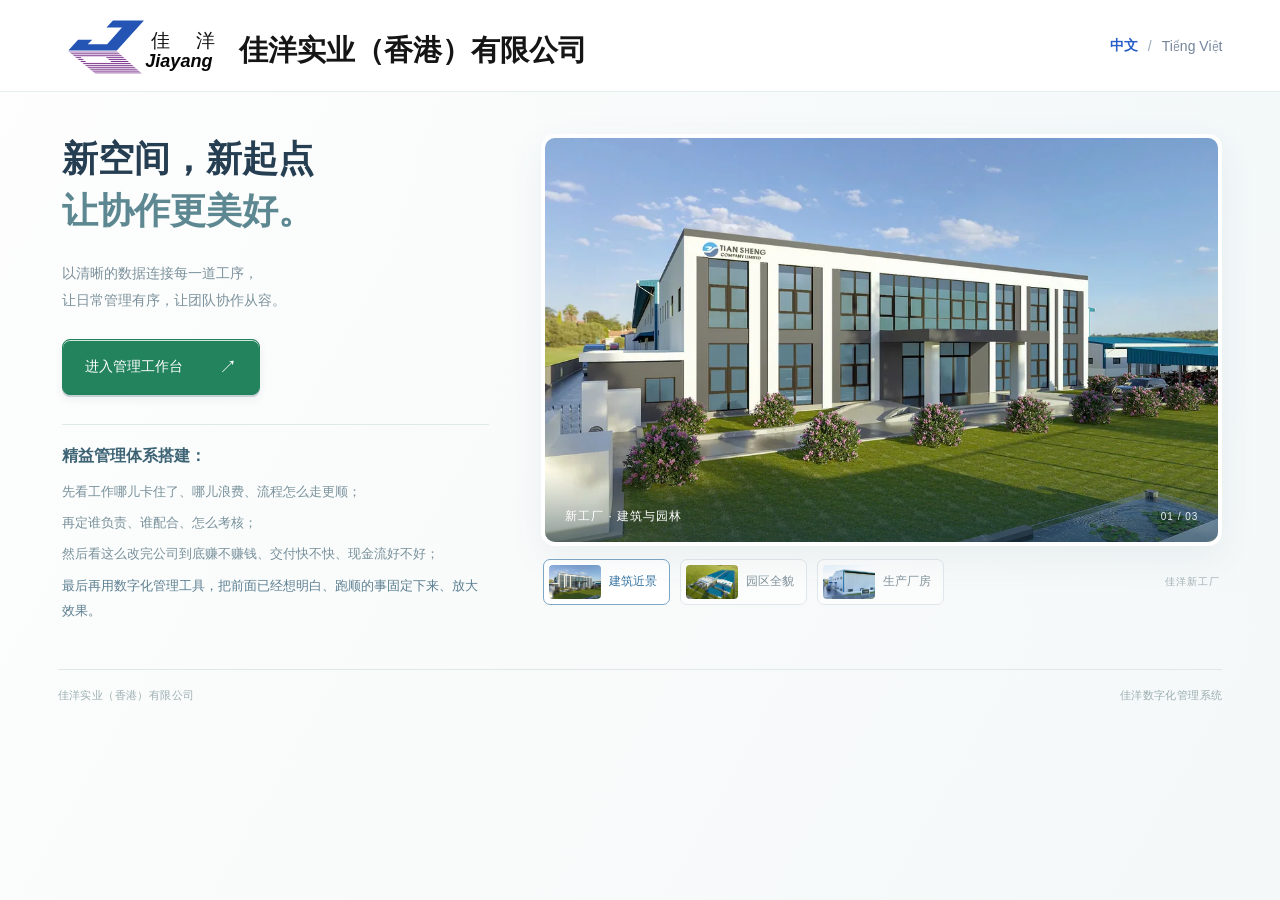
==== commit 34bb50cb: "Move report summaries beside filters and shorten chart (181)" ====
--- a/index.html
+++ b/index.html
@@ -1,7 +1,7 @@
-<!doctype html><html lang="zh-CN"><head><meta charset="utf-8"><meta name="viewport" content="width=device-width,initial-scale=1,user-scalable=yes"><meta name="referrer" content="same-origin"><title>佳洋数字化管理系统</title><link rel="icon" type="image/x-icon" sizes="any" href="./icons/company-symbol.ico?v=20261103-hourlylabels179"><link rel="icon" type="image/png" sizes="32x32" href="./icons/favicon-32.png?v=20261103-hourlylabels179"><link rel="icon" type="image/png" sizes="192x192" href="./icons/icon-192.png?v=20261103-hourlylabels179"><link rel="apple-touch-icon" sizes="180x180" href="./icons/apple-touch-icon.png?v=20261103-hourlylabels179"><link rel="manifest" href="./manifest.webmanifest?v=20261103-hourlylabels179"><meta name="theme-color" content="#ffffff"><meta name="application-name" content="佳洋数字化管理系统"><meta name="apple-mobile-web-app-title" content="佳洋管理"><meta name="apple-mobile-web-app-capable" content="yes"><meta name="mobile-web-app-capable" content="yes"><meta name="apple-mobile-web-app-status-bar-style" content="default"><meta property="og:title" content="佳洋数字化管理系统"><link rel="stylesheet" href="style.css?v=20261103-hourlylabels179"><link rel="stylesheet" href="management-home.css?v=20261103-hourlylabels179"><link rel="stylesheet" href="business-extensions.css?v=20261103-hourlylabels179"></head><body><div id="app"><div class="factory-home">
-<header class="company-header"><div class="company-brand"><img src="jiayang-brand.svg?v=20261103-hourlylabels179" alt="佳洋 Jiayang · 佳洋实业（香港）有限公司" width="882" height="114"></div><div class="home-controls"><div class="language-toggle" role="group" aria-label="Language"><button type="button" data-language="zh" onclick="setLanguage('zh')">中文</button><span aria-hidden="true">/</span><button type="button" data-language="vi" onclick="setLanguage('vi')">Tiếng Việt</button></div></div></header>
+<!doctype html><html lang="zh-CN"><head><meta charset="utf-8"><meta name="viewport" content="width=device-width,initial-scale=1,user-scalable=yes"><meta name="referrer" content="same-origin"><title>佳洋数字化管理系统</title><link rel="icon" type="image/x-icon" sizes="any" href="./icons/company-symbol.ico?v=20261104-hourlyspace181"><link rel="icon" type="image/png" sizes="32x32" href="./icons/favicon-32.png?v=20261104-hourlyspace181"><link rel="icon" type="image/png" sizes="192x192" href="./icons/icon-192.png?v=20261104-hourlyspace181"><link rel="apple-touch-icon" sizes="180x180" href="./icons/apple-touch-icon.png?v=20261104-hourlyspace181"><link rel="manifest" href="./manifest.webmanifest?v=20261104-hourlyspace181"><meta name="theme-color" content="#ffffff"><meta name="application-name" content="佳洋数字化管理系统"><meta name="apple-mobile-web-app-title" content="佳洋管理"><meta name="apple-mobile-web-app-capable" content="yes"><meta name="mobile-web-app-capable" content="yes"><meta name="apple-mobile-web-app-status-bar-style" content="default"><meta property="og:title" content="佳洋数字化管理系统"><link rel="stylesheet" href="style.css?v=20261104-hourlyspace181"><link rel="stylesheet" href="management-home.css?v=20261104-hourlyspace181"><link rel="stylesheet" href="business-extensions.css?v=20261104-hourlyspace181"></head><body><div id="app"><div class="factory-home">
+<header class="company-header"><div class="company-brand"><img src="jiayang-brand.svg?v=20261104-hourlyspace181" alt="佳洋 Jiayang · 佳洋实业（香港）有限公司" width="882" height="114"></div><div class="home-controls"><div class="language-toggle" role="group" aria-label="Language"><button type="button" data-language="zh" onclick="setLanguage('zh')">中文</button><span aria-hidden="true">/</span><button type="button" data-language="vi" onclick="setLanguage('vi')">Tiếng Việt</button></div></div></header>
 <main class="factory-stage">
   <div class="factory-story"><h1>新空间，新起点<br><span>让协作更美好。</span></h1><p>以清晰的数据连接每一道工序，<br>让日常管理有序，让团队协作从容。</p><button class="factory-login" onclick="login()">进入管理工作台 <span>↗</span></button><section class="management-principle lean-principle plain-lean" aria-label="精益管理体系搭建"><h2>精益管理体系搭建：</h2><div class="lean-copy"><p>先看工作哪儿卡住了、哪儿浪费、流程怎么走更顺；</p><p>再定谁负责、谁配合、怎么考核；</p><p>然后看这么改完公司到底赚不赚钱、交付快不快、现金流好不好；</p><p>最后再用数字化管理工具，把前面已经想明白、跑顺的事固定下来、放大效果。</p></div></section></div>
   <div class="factory-gallery"><div class="factory-photo-frame"><img id="factoryPhoto" src="factory-front.svg" alt="新工厂正面建筑与园林环境" width="1000" height="600"><div class="factory-caption"><span id="factoryCaption">新工厂 · 建筑与园林</span><span id="factoryIndex">01 / 03</span></div></div><div class="factory-switch" role="group" aria-label="选择工厂图片"><button class="active" data-photo="0" aria-pressed="true" onclick="showFactoryPhoto(0)"><img src="factory-front.svg" alt=""><span>建筑近景</span></button><button data-photo="1" aria-pressed="false" onclick="showFactoryPhoto(1)"><img src="factory-aerial.svg" alt=""><span>园区全貌</span></button><button data-photo="2" aria-pressed="false" onclick="showFactoryPhoto(2)"><img src="factory-workshop.svg" alt=""><span>生产厂房</span></button><span class="factory-photo-note">佳洋新工厂</span></div></div>
 </main><footer class="welcome-footer"><span>佳洋实业（香港）有限公司</span><span>佳洋数字化管理系统</span></footer></div>
-</div><dialog id="modal"></dialog><div id="toast"></div><div id="bootError" role="alert" hidden style="position:fixed;bottom:16px;left:16px;right:16px;padding:14px;background:#fff4e5;border:1px solid #efd3a0;border-radius:8px;color:#73592f;z-index:200"></div><input type="file" id="file" accept=".xlsx,.xls,.csv" hidden><script>window.addEventListener('error',function(e){var n=document.getElementById('bootError');if(n){n.hidden=false;n.textContent='页面功能加载未完成，请刷新重试。原有浏览器数据不会被清除。'+(e.message?'（'+e.message+'）':'')}});</script><script>window.JY_RUNTIME_READY=false;</script><script src="runtime-config.js"></script><script src="storage.js?v=20261103-hourlylabels179"></script><script src="boot.js?v=20261103-hourlylabels179"></script></body></html>+</div><dialog id="modal"></dialog><div id="toast"></div><div id="bootError" role="alert" hidden style="position:fixed;bottom:16px;left:16px;right:16px;padding:14px;background:#fff4e5;border:1px solid #efd3a0;border-radius:8px;color:#73592f;z-index:200"></div><input type="file" id="file" accept=".xlsx,.xls,.csv" hidden><script>window.addEventListener('error',function(e){var n=document.getElementById('bootError');if(n){n.hidden=false;n.textContent='页面功能加载未完成，请刷新重试。原有浏览器数据不会被清除。'+(e.message?'（'+e.message+'）':'')}});</script><script>window.JY_RUNTIME_READY=false;</script><script src="runtime-config.js"></script><script src="storage.js?v=20261104-hourlyspace181"></script><script src="boot.js?v=20261104-hourlyspace181"></script></body></html>
--- a/business-extensions.css
+++ b/business-extensions.css
@@ -355,3 +355,19 @@
 @media(max-width:1100px){.workspace.hourly-output-page .hourly-overview{gap:16px}.workspace.hourly-output-page .hourly-overview .hourly-parameters{gap:12px}.workspace.hourly-output-page .hourly-overview .hourly-parameters input[type=month]{width:150px}.workspace.hourly-output-page .hourly-overview .hourly-parameters input[type=number]{width:96px}}
 @media(max-width:900px){.workspace.hourly-output-page .hourly-overview{grid-template-columns:minmax(0,1fr);gap:10px}.workspace.hourly-output-page .hourly-overview .hourly-parameters{flex-wrap:wrap}.workspace.hourly-output-page .hourly-overview .hourly-summary{grid-template-columns:repeat(4,minmax(0,1fr))}}
 @media(max-width:600px){.workspace.hourly-output-page .hourly-heading h2{font-size:18px;line-height:26px}.workspace.hourly-output-page .hourly-overview .hourly-parameters{display:grid;grid-template-columns:minmax(0,1.2fr) minmax(0,1fr);gap:10px}.workspace.hourly-output-page .hourly-overview .hourly-parameters label{flex-direction:column;align-items:stretch;gap:4px;font-size:12px}.workspace.hourly-output-page .hourly-overview .hourly-parameters input[type]{width:100%}.workspace.hourly-output-page .hourly-overview .hourly-summary{grid-template-columns:repeat(2,minmax(0,1fr));gap:8px}}
+
+/* Login identity and opt-in remembered local sign-in. */
+#modal.login-dialog .login-card .login-brand{position:relative;min-height:60px;flex-direction:row;align-items:flex-start;justify-content:center;gap:12px}
+#modal.login-dialog .login-company-mark{display:block;position:relative;width:62px;height:49px;flex:0 0 62px;overflow:hidden}
+#modal.login-dialog .login-company-mark img{display:block;width:137px;height:54px;max-width:none;position:absolute;left:-6px;top:-3px;object-fit:fill}
+#modal.login-dialog .login-brand h2{padding-top:3px}
+#modal.login-dialog .login-options{display:flex;align-items:center;justify-content:space-between;gap:10px;flex-wrap:wrap}
+#modal.login-dialog .login-account-options{display:flex;align-items:center;gap:14px;margin-left:auto}
+#modal.login-dialog .login-auto{display:inline-flex;align-items:center;gap:5px;margin:0;font-size:12px;line-height:20px;white-space:nowrap;color:#52729a;cursor:pointer}
+#modal.login-dialog .login-auto input{width:14px;height:14px;margin:0;padding:0;accent-color:#2365c6;flex:0 0 auto;cursor:pointer}
+#modal.login-dialog .login-auto input:focus-visible{outline:2px solid #27b5ce;outline-offset:3px}
+@media(max-width:420px){#modal.login-dialog .login-card .login-brand{gap:8px}#modal.login-dialog .login-company-mark{width:48px;height:42px;flex-basis:48px}#modal.login-dialog .login-company-mark img{width:111px;height:44px;left:-6px;top:-2px}#modal.login-dialog .login-card .login-brand h2{font-size:22px;letter-spacing:0}}
+@media(max-width:360px){#modal.login-dialog .login-card .login-brand h2{font-size:20px}#modal.login-dialog .login-card .login-brand{gap:6px}}
+
+/* Keep the summary beside the filters, leaving the remaining space to the right. */
+@media(min-width:901px){.workspace.hourly-output-page .hourly-overview{grid-template-columns:max-content minmax(0,50%);justify-content:start}}
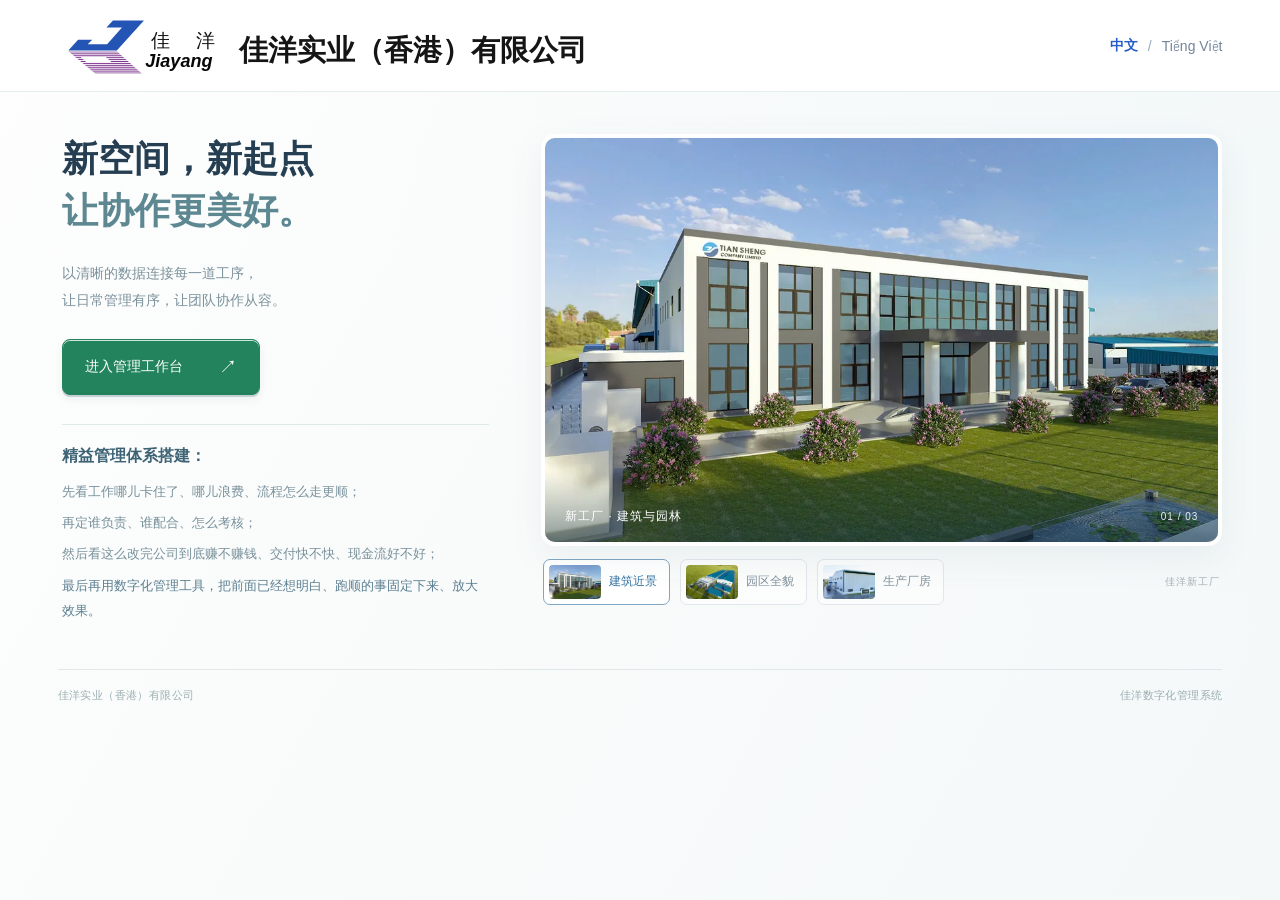
==== commit 82b5e3ad: "Add complete hourly output definitions in responsive report footer (182)" ====
--- a/index.html
+++ b/index.html
@@ -1,7 +1,7 @@
-<!doctype html><html lang="zh-CN"><head><meta charset="utf-8"><meta name="viewport" content="width=device-width,initial-scale=1,user-scalable=yes"><meta name="referrer" content="same-origin"><title>佳洋数字化管理系统</title><link rel="icon" type="image/x-icon" sizes="any" href="./icons/company-symbol.ico?v=20261104-hourlyspace181"><link rel="icon" type="image/png" sizes="32x32" href="./icons/favicon-32.png?v=20261104-hourlyspace181"><link rel="icon" type="image/png" sizes="192x192" href="./icons/icon-192.png?v=20261104-hourlyspace181"><link rel="apple-touch-icon" sizes="180x180" href="./icons/apple-touch-icon.png?v=20261104-hourlyspace181"><link rel="manifest" href="./manifest.webmanifest?v=20261104-hourlyspace181"><meta name="theme-color" content="#ffffff"><meta name="application-name" content="佳洋数字化管理系统"><meta name="apple-mobile-web-app-title" content="佳洋管理"><meta name="apple-mobile-web-app-capable" content="yes"><meta name="mobile-web-app-capable" content="yes"><meta name="apple-mobile-web-app-status-bar-style" content="default"><meta property="og:title" content="佳洋数字化管理系统"><link rel="stylesheet" href="style.css?v=20261104-hourlyspace181"><link rel="stylesheet" href="management-home.css?v=20261104-hourlyspace181"><link rel="stylesheet" href="business-extensions.css?v=20261104-hourlyspace181"></head><body><div id="app"><div class="factory-home">
-<header class="company-header"><div class="company-brand"><img src="jiayang-brand.svg?v=20261104-hourlyspace181" alt="佳洋 Jiayang · 佳洋实业（香港）有限公司" width="882" height="114"></div><div class="home-controls"><div class="language-toggle" role="group" aria-label="Language"><button type="button" data-language="zh" onclick="setLanguage('zh')">中文</button><span aria-hidden="true">/</span><button type="button" data-language="vi" onclick="setLanguage('vi')">Tiếng Việt</button></div></div></header>
+<!doctype html><html lang="zh-CN"><head><meta charset="utf-8"><meta name="viewport" content="width=device-width,initial-scale=1,user-scalable=yes"><meta name="referrer" content="same-origin"><title>佳洋数字化管理系统</title><link rel="icon" type="image/x-icon" sizes="any" href="./icons/company-symbol.ico?v=20261104-hourlynotes182"><link rel="icon" type="image/png" sizes="32x32" href="./icons/favicon-32.png?v=20261104-hourlynotes182"><link rel="icon" type="image/png" sizes="192x192" href="./icons/icon-192.png?v=20261104-hourlynotes182"><link rel="apple-touch-icon" sizes="180x180" href="./icons/apple-touch-icon.png?v=20261104-hourlynotes182"><link rel="manifest" href="./manifest.webmanifest?v=20261104-hourlynotes182"><meta name="theme-color" content="#ffffff"><meta name="application-name" content="佳洋数字化管理系统"><meta name="apple-mobile-web-app-title" content="佳洋管理"><meta name="apple-mobile-web-app-capable" content="yes"><meta name="mobile-web-app-capable" content="yes"><meta name="apple-mobile-web-app-status-bar-style" content="default"><meta property="og:title" content="佳洋数字化管理系统"><link rel="stylesheet" href="style.css?v=20261104-hourlynotes182"><link rel="stylesheet" href="management-home.css?v=20261104-hourlynotes182"><link rel="stylesheet" href="business-extensions.css?v=20261104-hourlynotes182"></head><body><div id="app"><div class="factory-home">
+<header class="company-header"><div class="company-brand"><img src="jiayang-brand.svg?v=20261104-hourlynotes182" alt="佳洋 Jiayang · 佳洋实业（香港）有限公司" width="882" height="114"></div><div class="home-controls"><div class="language-toggle" role="group" aria-label="Language"><button type="button" data-language="zh" onclick="setLanguage('zh')">中文</button><span aria-hidden="true">/</span><button type="button" data-language="vi" onclick="setLanguage('vi')">Tiếng Việt</button></div></div></header>
 <main class="factory-stage">
   <div class="factory-story"><h1>新空间，新起点<br><span>让协作更美好。</span></h1><p>以清晰的数据连接每一道工序，<br>让日常管理有序，让团队协作从容。</p><button class="factory-login" onclick="login()">进入管理工作台 <span>↗</span></button><section class="management-principle lean-principle plain-lean" aria-label="精益管理体系搭建"><h2>精益管理体系搭建：</h2><div class="lean-copy"><p>先看工作哪儿卡住了、哪儿浪费、流程怎么走更顺；</p><p>再定谁负责、谁配合、怎么考核；</p><p>然后看这么改完公司到底赚不赚钱、交付快不快、现金流好不好；</p><p>最后再用数字化管理工具，把前面已经想明白、跑顺的事固定下来、放大效果。</p></div></section></div>
   <div class="factory-gallery"><div class="factory-photo-frame"><img id="factoryPhoto" src="factory-front.svg" alt="新工厂正面建筑与园林环境" width="1000" height="600"><div class="factory-caption"><span id="factoryCaption">新工厂 · 建筑与园林</span><span id="factoryIndex">01 / 03</span></div></div><div class="factory-switch" role="group" aria-label="选择工厂图片"><button class="active" data-photo="0" aria-pressed="true" onclick="showFactoryPhoto(0)"><img src="factory-front.svg" alt=""><span>建筑近景</span></button><button data-photo="1" aria-pressed="false" onclick="showFactoryPhoto(1)"><img src="factory-aerial.svg" alt=""><span>园区全貌</span></button><button data-photo="2" aria-pressed="false" onclick="showFactoryPhoto(2)"><img src="factory-workshop.svg" alt=""><span>生产厂房</span></button><span class="factory-photo-note">佳洋新工厂</span></div></div>
 </main><footer class="welcome-footer"><span>佳洋实业（香港）有限公司</span><span>佳洋数字化管理系统</span></footer></div>
-</div><dialog id="modal"></dialog><div id="toast"></div><div id="bootError" role="alert" hidden style="position:fixed;bottom:16px;left:16px;right:16px;padding:14px;background:#fff4e5;border:1px solid #efd3a0;border-radius:8px;color:#73592f;z-index:200"></div><input type="file" id="file" accept=".xlsx,.xls,.csv" hidden><script>window.addEventListener('error',function(e){var n=document.getElementById('bootError');if(n){n.hidden=false;n.textContent='页面功能加载未完成，请刷新重试。原有浏览器数据不会被清除。'+(e.message?'（'+e.message+'）':'')}});</script><script>window.JY_RUNTIME_READY=false;</script><script src="runtime-config.js"></script><script src="storage.js?v=20261104-hourlyspace181"></script><script src="boot.js?v=20261104-hourlyspace181"></script></body></html>+</div><dialog id="modal"></dialog><div id="toast"></div><div id="bootError" role="alert" hidden style="position:fixed;bottom:16px;left:16px;right:16px;padding:14px;background:#fff4e5;border:1px solid #efd3a0;border-radius:8px;color:#73592f;z-index:200"></div><input type="file" id="file" accept=".xlsx,.xls,.csv" hidden><script>window.addEventListener('error',function(e){var n=document.getElementById('bootError');if(n){n.hidden=false;n.textContent='页面功能加载未完成，请刷新重试。原有浏览器数据不会被清除。'+(e.message?'（'+e.message+'）':'')}});</script><script>window.JY_RUNTIME_READY=false;</script><script src="runtime-config.js"></script><script src="storage.js?v=20261104-hourlynotes182"></script><script src="boot.js?v=20261104-hourlynotes182"></script></body></html>
--- a/business-extensions.css
+++ b/business-extensions.css
@@ -371,3 +371,27 @@
 
 /* Keep the summary beside the filters, leaving the remaining space to the right. */
 @media(min-width:901px){.workspace.hourly-output-page .hourly-overview{grid-template-columns:max-content minmax(0,50%);justify-content:start}}
+
+/* Report definitions remain visible below the chart without replacing business calculations. */
+.workspace.hourly-output-page .hourly-notes{flex:0 0 auto;margin-top:10px;padding:10px 12px;border:1px solid #d4e2ed;border-radius:8px;background:#f8fbfe;color:#52718a}
+.workspace.hourly-output-page .hourly-notes h3{margin:0 0 6px;font-size:13px;line-height:18px;color:#254f76;font-weight:700}
+.workspace.hourly-output-page .hourly-notes-grid{display:grid;grid-template-columns:minmax(0,1fr) minmax(0,1.5fr) minmax(0,3.5fr);gap:16px}
+.workspace.hourly-output-page .hourly-notes-grid section{min-width:0}
+.workspace.hourly-output-page .hourly-notes h4{margin:0 0 3px;font-size:12px;line-height:18px;color:#345c7c;font-weight:600}
+.workspace.hourly-output-page .hourly-notes p{margin:0;color:inherit;font-size:12px;line-height:1.6;overflow-wrap:anywhere}
+@media(min-width:1000px) and (min-height:600px){html:not(.phone-device) .workspace.hourly-output-page #hourlyData{flex:1 1 auto}}
+@media(min-width:1000px) and (min-height:600px) and (max-height:740px){
+ .workspace.hourly-output-page .hourly-heading{margin-bottom:4px}
+ .workspace.hourly-output-page .hourly-overview{min-height:44px;margin-bottom:6px}
+ .workspace.hourly-output-page .hourly-table thead th{height:28px;line-height:16px}
+ .workspace.hourly-output-page .hourly-table tbody :is(th,td){height:21px;line-height:14px}
+ .workspace.hourly-output-page .hourly-notes{padding:7px 10px;margin-top:7px}
+ .workspace.hourly-output-page .hourly-notes h3{font-size:12px;line-height:16px;margin-bottom:4px}
+ .workspace.hourly-output-page .hourly-notes h4{font-size:11px;line-height:15px;margin-bottom:2px}
+ .workspace.hourly-output-page .hourly-notes p{font-size:11px;line-height:15.5px}
+ .workspace.hourly-output-page .hourly-notes-grid{gap:12px}
+}
+@media(max-width:999px){.workspace.hourly-output-page .hourly-notes-grid{grid-template-columns:1fr 1.5fr}.workspace.hourly-output-page .hourly-notes-grid section:last-child{grid-column:1/-1}}
+@media(max-width:600px){.workspace.hourly-output-page .hourly-notes-grid{grid-template-columns:minmax(0,1fr);gap:10px}.workspace.hourly-output-page .hourly-notes-grid section:last-child{grid-column:auto}}
+
+@media(min-width:1000px) and (min-height:600px) and (max-height:740px){.workspace.hourly-output-page .hourly-chart{padding-block:6px}.workspace.hourly-output-page .hourly-chart .hourly-legend{margin-bottom:4px}}
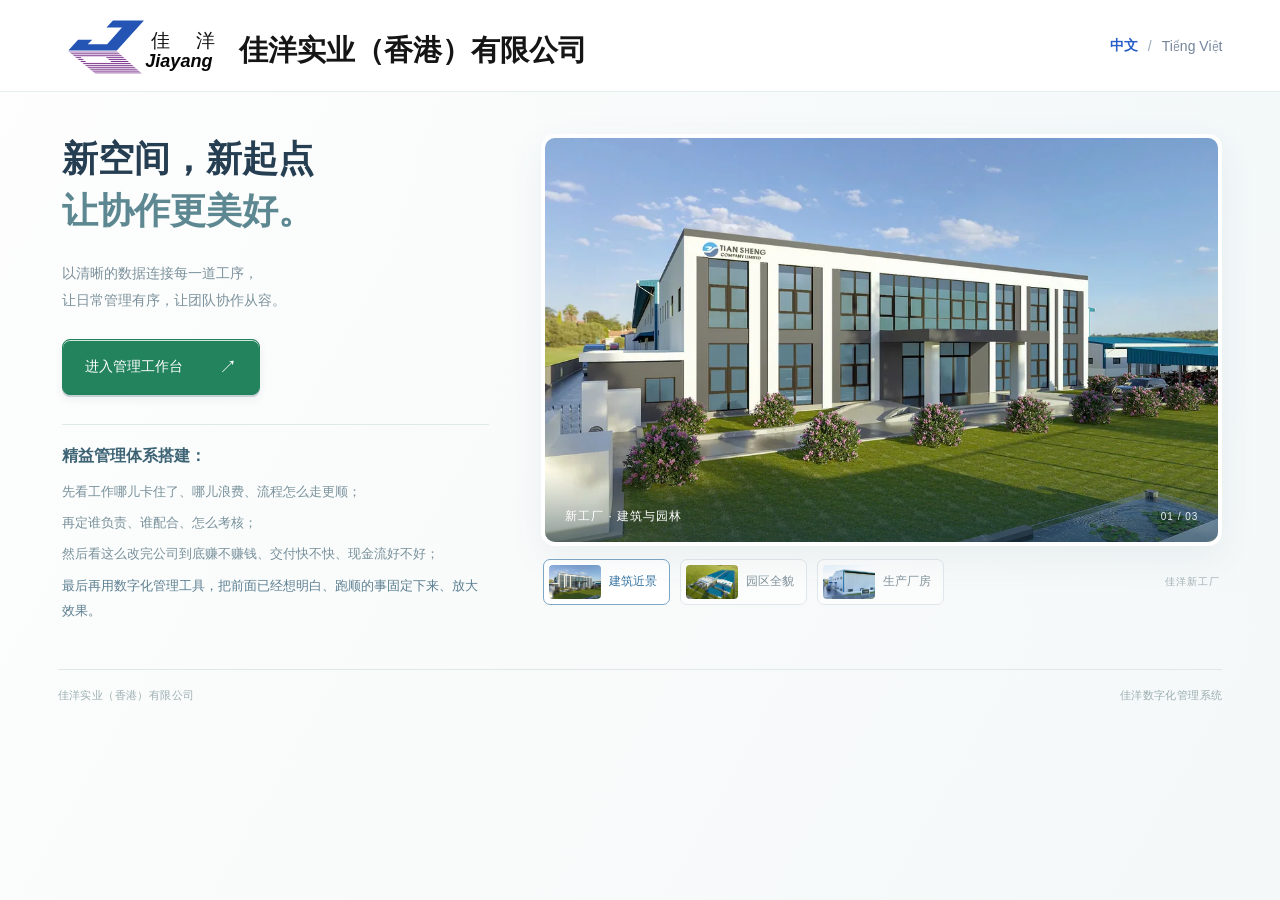
==== commit 5806c3d0: "Redesign report definitions with compact formula header and readable text (183)" ====
--- a/index.html
+++ b/index.html
@@ -1,7 +1,7 @@
-<!doctype html><html lang="zh-CN"><head><meta charset="utf-8"><meta name="viewport" content="width=device-width,initial-scale=1,user-scalable=yes"><meta name="referrer" content="same-origin"><title>佳洋数字化管理系统</title><link rel="icon" type="image/x-icon" sizes="any" href="./icons/company-symbol.ico?v=20261104-hourlynotes182"><link rel="icon" type="image/png" sizes="32x32" href="./icons/favicon-32.png?v=20261104-hourlynotes182"><link rel="icon" type="image/png" sizes="192x192" href="./icons/icon-192.png?v=20261104-hourlynotes182"><link rel="apple-touch-icon" sizes="180x180" href="./icons/apple-touch-icon.png?v=20261104-hourlynotes182"><link rel="manifest" href="./manifest.webmanifest?v=20261104-hourlynotes182"><meta name="theme-color" content="#ffffff"><meta name="application-name" content="佳洋数字化管理系统"><meta name="apple-mobile-web-app-title" content="佳洋管理"><meta name="apple-mobile-web-app-capable" content="yes"><meta name="mobile-web-app-capable" content="yes"><meta name="apple-mobile-web-app-status-bar-style" content="default"><meta property="og:title" content="佳洋数字化管理系统"><link rel="stylesheet" href="style.css?v=20261104-hourlynotes182"><link rel="stylesheet" href="management-home.css?v=20261104-hourlynotes182"><link rel="stylesheet" href="business-extensions.css?v=20261104-hourlynotes182"></head><body><div id="app"><div class="factory-home">
-<header class="company-header"><div class="company-brand"><img src="jiayang-brand.svg?v=20261104-hourlynotes182" alt="佳洋 Jiayang · 佳洋实业（香港）有限公司" width="882" height="114"></div><div class="home-controls"><div class="language-toggle" role="group" aria-label="Language"><button type="button" data-language="zh" onclick="setLanguage('zh')">中文</button><span aria-hidden="true">/</span><button type="button" data-language="vi" onclick="setLanguage('vi')">Tiếng Việt</button></div></div></header>
+<!doctype html><html lang="zh-CN"><head><meta charset="utf-8"><meta name="viewport" content="width=device-width,initial-scale=1,user-scalable=yes"><meta name="referrer" content="same-origin"><title>佳洋数字化管理系统</title><link rel="icon" type="image/x-icon" sizes="any" href="./icons/company-symbol.ico?v=20261104-notesdesign183"><link rel="icon" type="image/png" sizes="32x32" href="./icons/favicon-32.png?v=20261104-notesdesign183"><link rel="icon" type="image/png" sizes="192x192" href="./icons/icon-192.png?v=20261104-notesdesign183"><link rel="apple-touch-icon" sizes="180x180" href="./icons/apple-touch-icon.png?v=20261104-notesdesign183"><link rel="manifest" href="./manifest.webmanifest?v=20261104-notesdesign183"><meta name="theme-color" content="#ffffff"><meta name="application-name" content="佳洋数字化管理系统"><meta name="apple-mobile-web-app-title" content="佳洋管理"><meta name="apple-mobile-web-app-capable" content="yes"><meta name="mobile-web-app-capable" content="yes"><meta name="apple-mobile-web-app-status-bar-style" content="default"><meta property="og:title" content="佳洋数字化管理系统"><link rel="stylesheet" href="style.css?v=20261104-notesdesign183"><link rel="stylesheet" href="management-home.css?v=20261104-notesdesign183"><link rel="stylesheet" href="business-extensions.css?v=20261104-notesdesign183"></head><body><div id="app"><div class="factory-home">
+<header class="company-header"><div class="company-brand"><img src="jiayang-brand.svg?v=20261104-notesdesign183" alt="佳洋 Jiayang · 佳洋实业（香港）有限公司" width="882" height="114"></div><div class="home-controls"><div class="language-toggle" role="group" aria-label="Language"><button type="button" data-language="zh" onclick="setLanguage('zh')">中文</button><span aria-hidden="true">/</span><button type="button" data-language="vi" onclick="setLanguage('vi')">Tiếng Việt</button></div></div></header>
 <main class="factory-stage">
   <div class="factory-story"><h1>新空间，新起点<br><span>让协作更美好。</span></h1><p>以清晰的数据连接每一道工序，<br>让日常管理有序，让团队协作从容。</p><button class="factory-login" onclick="login()">进入管理工作台 <span>↗</span></button><section class="management-principle lean-principle plain-lean" aria-label="精益管理体系搭建"><h2>精益管理体系搭建：</h2><div class="lean-copy"><p>先看工作哪儿卡住了、哪儿浪费、流程怎么走更顺；</p><p>再定谁负责、谁配合、怎么考核；</p><p>然后看这么改完公司到底赚不赚钱、交付快不快、现金流好不好；</p><p>最后再用数字化管理工具，把前面已经想明白、跑顺的事固定下来、放大效果。</p></div></section></div>
   <div class="factory-gallery"><div class="factory-photo-frame"><img id="factoryPhoto" src="factory-front.svg" alt="新工厂正面建筑与园林环境" width="1000" height="600"><div class="factory-caption"><span id="factoryCaption">新工厂 · 建筑与园林</span><span id="factoryIndex">01 / 03</span></div></div><div class="factory-switch" role="group" aria-label="选择工厂图片"><button class="active" data-photo="0" aria-pressed="true" onclick="showFactoryPhoto(0)"><img src="factory-front.svg" alt=""><span>建筑近景</span></button><button data-photo="1" aria-pressed="false" onclick="showFactoryPhoto(1)"><img src="factory-aerial.svg" alt=""><span>园区全貌</span></button><button data-photo="2" aria-pressed="false" onclick="showFactoryPhoto(2)"><img src="factory-workshop.svg" alt=""><span>生产厂房</span></button><span class="factory-photo-note">佳洋新工厂</span></div></div>
 </main><footer class="welcome-footer"><span>佳洋实业（香港）有限公司</span><span>佳洋数字化管理系统</span></footer></div>
-</div><dialog id="modal"></dialog><div id="toast"></div><div id="bootError" role="alert" hidden style="position:fixed;bottom:16px;left:16px;right:16px;padding:14px;background:#fff4e5;border:1px solid #efd3a0;border-radius:8px;color:#73592f;z-index:200"></div><input type="file" id="file" accept=".xlsx,.xls,.csv" hidden><script>window.addEventListener('error',function(e){var n=document.getElementById('bootError');if(n){n.hidden=false;n.textContent='页面功能加载未完成，请刷新重试。原有浏览器数据不会被清除。'+(e.message?'（'+e.message+'）':'')}});</script><script>window.JY_RUNTIME_READY=false;</script><script src="runtime-config.js"></script><script src="storage.js?v=20261104-hourlynotes182"></script><script src="boot.js?v=20261104-hourlynotes182"></script></body></html>+</div><dialog id="modal"></dialog><div id="toast"></div><div id="bootError" role="alert" hidden style="position:fixed;bottom:16px;left:16px;right:16px;padding:14px;background:#fff4e5;border:1px solid #efd3a0;border-radius:8px;color:#73592f;z-index:200"></div><input type="file" id="file" accept=".xlsx,.xls,.csv" hidden><script>window.addEventListener('error',function(e){var n=document.getElementById('bootError');if(n){n.hidden=false;n.textContent='页面功能加载未完成，请刷新重试。原有浏览器数据不会被清除。'+(e.message?'（'+e.message+'）':'')}});</script><script>window.JY_RUNTIME_READY=false;</script><script src="runtime-config.js"></script><script src="storage.js?v=20261104-notesdesign183"></script><script src="boot.js?v=20261104-notesdesign183"></script></body></html>
--- a/business-extensions.css
+++ b/business-extensions.css
@@ -395,3 +395,40 @@
 @media(max-width:600px){.workspace.hourly-output-page .hourly-notes-grid{grid-template-columns:minmax(0,1fr);gap:10px}.workspace.hourly-output-page .hourly-notes-grid section:last-child{grid-column:auto}}
 
 @media(min-width:1000px) and (min-height:600px) and (max-height:740px){.workspace.hourly-output-page .hourly-chart{padding-block:6px}.workspace.hourly-output-page .hourly-chart .hourly-legend{margin-bottom:4px}}
+
+/* Expert-reviewed definitions: a formula strip and two readable text columns directly after the chart. */
+.workspace.hourly-output-page .hourly-notes{margin-top:10px;padding:12px 14px;background:#fff;border-color:#d5e3ee;color:#526b80}
+.workspace.hourly-output-page .hourly-notes-heading{display:flex;align-items:center;justify-content:space-between;gap:12px;padding-bottom:9px;margin-bottom:10px;border-bottom:1px solid #e8eff5}
+.workspace.hourly-output-page .hourly-notes-heading h3{margin:0;flex:0 0 auto;font-size:13px;line-height:20px}
+.workspace.hourly-output-page .hourly-formula{display:flex;align-items:center;gap:10px;padding:4px 10px;border-radius:5px;background:#f1f7fd}
+.workspace.hourly-output-page .hourly-formula h4{margin:0;font-size:11px;line-height:18px;white-space:nowrap;color:#607b93}
+.workspace.hourly-output-page .hourly-formula p{font-size:12px;line-height:18px;font-weight:600;color:#315f87}
+.workspace.hourly-output-page .hourly-notes-grid{grid-template-columns:minmax(0,1fr) minmax(0,2.2fr);gap:24px}
+.workspace.hourly-output-page .hourly-notes-grid section+section{border-left:1px solid #e8eff5;padding-left:24px;grid-column:auto}
+.workspace.hourly-output-page .hourly-notes-grid h4{margin:0 0 5px;font-size:12px;line-height:18px}
+.workspace.hourly-output-page .hourly-notes-grid p{font-size:12px;line-height:18px}
+.workspace.hourly-output-page .hourly-notes-grid p+p{margin-top:4px}
+@media(min-width:1000px) and (min-height:600px){html:not(.phone-device) .workspace.hourly-output-page #hourlyData{flex:0 0 auto}}
+@media(min-width:1000px) and (min-height:600px) and (max-height:740px){
+ .workspace.hourly-output-page .hourly-notes{padding:8px 10px;margin-top:7px}
+ .workspace.hourly-output-page .hourly-notes-heading{padding-bottom:5px;margin-bottom:6px;gap:8px}
+ .workspace.hourly-output-page .hourly-notes-heading h3{font-size:12px;line-height:18px}
+ .workspace.hourly-output-page .hourly-formula{padding:2px 8px;gap:8px}
+ .workspace.hourly-output-page .hourly-formula p{font-size:11px;line-height:16px}
+ .workspace.hourly-output-page .hourly-notes-grid{gap:16px}
+ .workspace.hourly-output-page .hourly-notes-grid section+section{padding-left:16px}
+ .workspace.hourly-output-page .hourly-notes-grid h4{font-size:11px;line-height:16px;margin-bottom:3px}
+ .workspace.hourly-output-page .hourly-notes-grid p{font-size:11px;line-height:15.5px}
+ .workspace.hourly-output-page .hourly-notes-grid p+p{margin-top:3px}
+}
+@media(max-width:999px){.workspace.hourly-output-page .hourly-notes-heading{align-items:flex-start;flex-direction:column;gap:6px}.workspace.hourly-output-page .hourly-notes-grid{grid-template-columns:minmax(0,1fr) minmax(0,2.2fr)}}
+@media(max-width:600px){.workspace.hourly-output-page .hourly-notes-grid{grid-template-columns:minmax(0,1fr);gap:12px}.workspace.hourly-output-page .hourly-notes-grid section+section{padding:10px 0 0;border-left:0;border-top:1px solid #e8eff5}.workspace.hourly-output-page .hourly-formula{flex-wrap:wrap;gap:2px 8px}.workspace.hourly-output-page .hourly-notes{padding:10px 12px}}
+@media(min-width:1000px) and (min-height:600px) and (max-height:640px){
+ .workspace.hourly-output-page .hourly-notes{padding:4px 10px}
+ .workspace.hourly-output-page .hourly-notes-heading{padding-bottom:2px;margin-bottom:2px}
+ .workspace.hourly-output-page .hourly-notes-grid{grid-template-columns:minmax(0,1fr) minmax(0,2.7fr)}
+ .workspace.hourly-output-page .hourly-notes-grid h4{margin-bottom:1px}
+ .workspace.hourly-output-page .hourly-notes-grid p+p{margin-top:1px}
+}
+
+@media(min-width:1000px) and (min-height:600px) and (max-height:640px){.workspace.hourly-output-page .hourly-chart{padding-block:4px}.workspace.hourly-output-page .hourly-chart .hourly-legend{margin-bottom:2px}}
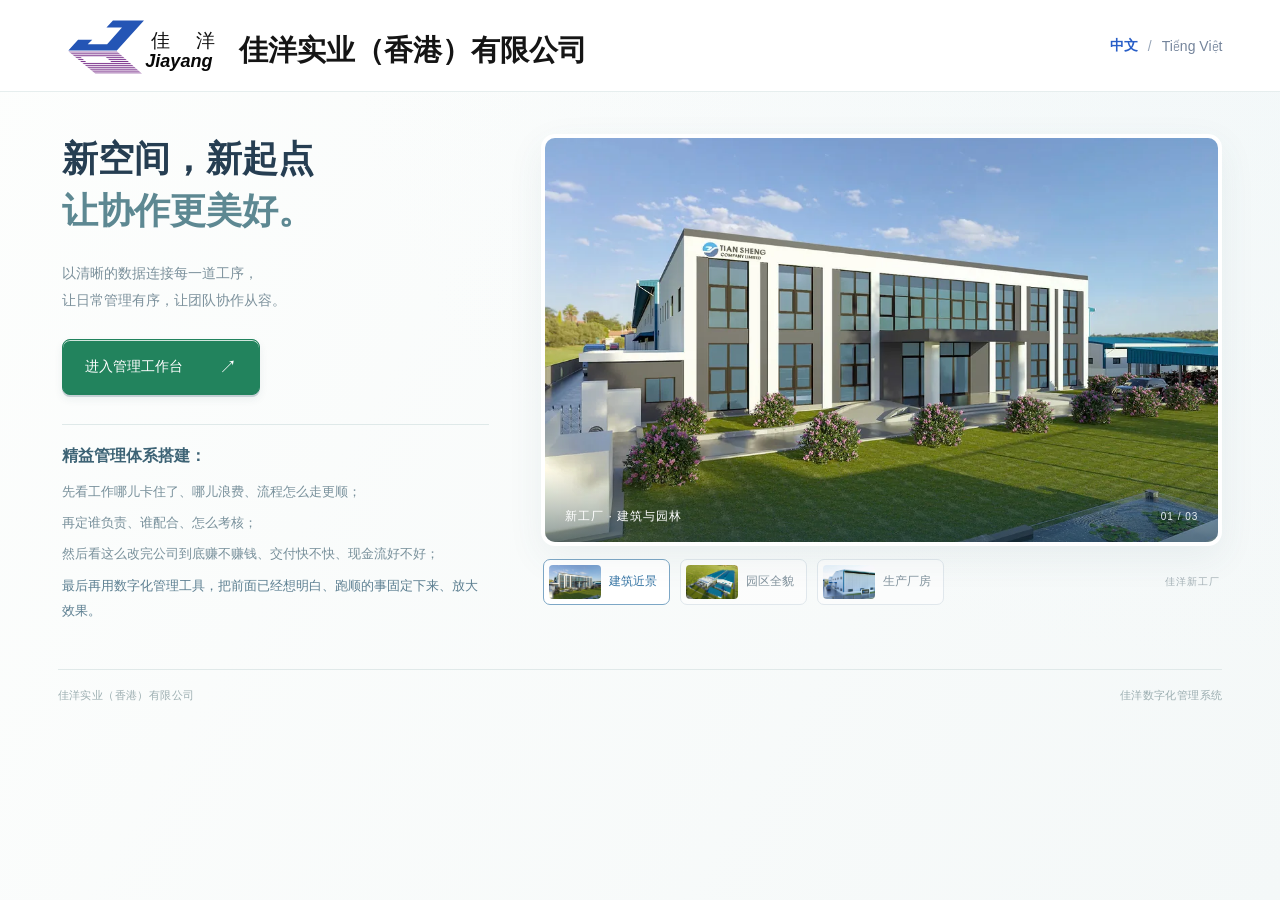
==== commit 9b04f65a: "Center workbook values, preserve missing-data blanks and align definitions left (184)" ====
--- a/index.html
+++ b/index.html
@@ -1,7 +1,7 @@
-<!doctype html><html lang="zh-CN"><head><meta charset="utf-8"><meta name="viewport" content="width=device-width,initial-scale=1,user-scalable=yes"><meta name="referrer" content="same-origin"><title>佳洋数字化管理系统</title><link rel="icon" type="image/x-icon" sizes="any" href="./icons/company-symbol.ico?v=20261104-notesdesign183"><link rel="icon" type="image/png" sizes="32x32" href="./icons/favicon-32.png?v=20261104-notesdesign183"><link rel="icon" type="image/png" sizes="192x192" href="./icons/icon-192.png?v=20261104-notesdesign183"><link rel="apple-touch-icon" sizes="180x180" href="./icons/apple-touch-icon.png?v=20261104-notesdesign183"><link rel="manifest" href="./manifest.webmanifest?v=20261104-notesdesign183"><meta name="theme-color" content="#ffffff"><meta name="application-name" content="佳洋数字化管理系统"><meta name="apple-mobile-web-app-title" content="佳洋管理"><meta name="apple-mobile-web-app-capable" content="yes"><meta name="mobile-web-app-capable" content="yes"><meta name="apple-mobile-web-app-status-bar-style" content="default"><meta property="og:title" content="佳洋数字化管理系统"><link rel="stylesheet" href="style.css?v=20261104-notesdesign183"><link rel="stylesheet" href="management-home.css?v=20261104-notesdesign183"><link rel="stylesheet" href="business-extensions.css?v=20261104-notesdesign183"></head><body><div id="app"><div class="factory-home">
-<header class="company-header"><div class="company-brand"><img src="jiayang-brand.svg?v=20261104-notesdesign183" alt="佳洋 Jiayang · 佳洋实业（香港）有限公司" width="882" height="114"></div><div class="home-controls"><div class="language-toggle" role="group" aria-label="Language"><button type="button" data-language="zh" onclick="setLanguage('zh')">中文</button><span aria-hidden="true">/</span><button type="button" data-language="vi" onclick="setLanguage('vi')">Tiếng Việt</button></div></div></header>
+<!doctype html><html lang="zh-CN"><head><meta charset="utf-8"><meta name="viewport" content="width=device-width,initial-scale=1,user-scalable=yes"><meta name="referrer" content="same-origin"><title>佳洋数字化管理系统</title><link rel="icon" type="image/x-icon" sizes="any" href="./icons/company-symbol.ico?v=20261104-hourlycenter184"><link rel="icon" type="image/png" sizes="32x32" href="./icons/favicon-32.png?v=20261104-hourlycenter184"><link rel="icon" type="image/png" sizes="192x192" href="./icons/icon-192.png?v=20261104-hourlycenter184"><link rel="apple-touch-icon" sizes="180x180" href="./icons/apple-touch-icon.png?v=20261104-hourlycenter184"><link rel="manifest" href="./manifest.webmanifest?v=20261104-hourlycenter184"><meta name="theme-color" content="#ffffff"><meta name="application-name" content="佳洋数字化管理系统"><meta name="apple-mobile-web-app-title" content="佳洋管理"><meta name="apple-mobile-web-app-capable" content="yes"><meta name="mobile-web-app-capable" content="yes"><meta name="apple-mobile-web-app-status-bar-style" content="default"><meta property="og:title" content="佳洋数字化管理系统"><link rel="stylesheet" href="style.css?v=20261104-hourlycenter184"><link rel="stylesheet" href="management-home.css?v=20261104-hourlycenter184"><link rel="stylesheet" href="business-extensions.css?v=20261104-hourlycenter184"></head><body><div id="app"><div class="factory-home">
+<header class="company-header"><div class="company-brand"><img src="jiayang-brand.svg?v=20261104-hourlycenter184" alt="佳洋 Jiayang · 佳洋实业（香港）有限公司" width="882" height="114"></div><div class="home-controls"><div class="language-toggle" role="group" aria-label="Language"><button type="button" data-language="zh" onclick="setLanguage('zh')">中文</button><span aria-hidden="true">/</span><button type="button" data-language="vi" onclick="setLanguage('vi')">Tiếng Việt</button></div></div></header>
 <main class="factory-stage">
   <div class="factory-story"><h1>新空间，新起点<br><span>让协作更美好。</span></h1><p>以清晰的数据连接每一道工序，<br>让日常管理有序，让团队协作从容。</p><button class="factory-login" onclick="login()">进入管理工作台 <span>↗</span></button><section class="management-principle lean-principle plain-lean" aria-label="精益管理体系搭建"><h2>精益管理体系搭建：</h2><div class="lean-copy"><p>先看工作哪儿卡住了、哪儿浪费、流程怎么走更顺；</p><p>再定谁负责、谁配合、怎么考核；</p><p>然后看这么改完公司到底赚不赚钱、交付快不快、现金流好不好；</p><p>最后再用数字化管理工具，把前面已经想明白、跑顺的事固定下来、放大效果。</p></div></section></div>
   <div class="factory-gallery"><div class="factory-photo-frame"><img id="factoryPhoto" src="factory-front.svg" alt="新工厂正面建筑与园林环境" width="1000" height="600"><div class="factory-caption"><span id="factoryCaption">新工厂 · 建筑与园林</span><span id="factoryIndex">01 / 03</span></div></div><div class="factory-switch" role="group" aria-label="选择工厂图片"><button class="active" data-photo="0" aria-pressed="true" onclick="showFactoryPhoto(0)"><img src="factory-front.svg" alt=""><span>建筑近景</span></button><button data-photo="1" aria-pressed="false" onclick="showFactoryPhoto(1)"><img src="factory-aerial.svg" alt=""><span>园区全貌</span></button><button data-photo="2" aria-pressed="false" onclick="showFactoryPhoto(2)"><img src="factory-workshop.svg" alt=""><span>生产厂房</span></button><span class="factory-photo-note">佳洋新工厂</span></div></div>
 </main><footer class="welcome-footer"><span>佳洋实业（香港）有限公司</span><span>佳洋数字化管理系统</span></footer></div>
-</div><dialog id="modal"></dialog><div id="toast"></div><div id="bootError" role="alert" hidden style="position:fixed;bottom:16px;left:16px;right:16px;padding:14px;background:#fff4e5;border:1px solid #efd3a0;border-radius:8px;color:#73592f;z-index:200"></div><input type="file" id="file" accept=".xlsx,.xls,.csv" hidden><script>window.addEventListener('error',function(e){var n=document.getElementById('bootError');if(n){n.hidden=false;n.textContent='页面功能加载未完成，请刷新重试。原有浏览器数据不会被清除。'+(e.message?'（'+e.message+'）':'')}});</script><script>window.JY_RUNTIME_READY=false;</script><script src="runtime-config.js"></script><script src="storage.js?v=20261104-notesdesign183"></script><script src="boot.js?v=20261104-notesdesign183"></script></body></html>+</div><dialog id="modal"></dialog><div id="toast"></div><div id="bootError" role="alert" hidden style="position:fixed;bottom:16px;left:16px;right:16px;padding:14px;background:#fff4e5;border:1px solid #efd3a0;border-radius:8px;color:#73592f;z-index:200"></div><input type="file" id="file" accept=".xlsx,.xls,.csv" hidden><script>window.addEventListener('error',function(e){var n=document.getElementById('bootError');if(n){n.hidden=false;n.textContent='页面功能加载未完成，请刷新重试。原有浏览器数据不会被清除。'+(e.message?'（'+e.message+'）':'')}});</script><script>window.JY_RUNTIME_READY=false;</script><script src="runtime-config.js"></script><script src="storage.js?v=20261104-hourlycenter184"></script><script src="boot.js?v=20261104-hourlycenter184"></script></body></html>
--- a/business-extensions.css
+++ b/business-extensions.css
@@ -432,3 +432,21 @@
 }
 
 @media(min-width:1000px) and (min-height:600px) and (max-height:640px){.workspace.hourly-output-page .hourly-chart{padding-block:4px}.workspace.hourly-output-page .hourly-chart .hourly-legend{margin-bottom:2px}}
+
+/* Workbook values are centered; definitions follow the requested left-aligned reading order. */
+.workspace.hourly-output-page .hourly-table tbody td{text-align:center}
+.workspace.hourly-output-page .hourly-notes-heading{flex-direction:column;align-items:flex-start;gap:5px;padding-bottom:0;margin-bottom:8px;border-bottom:0}
+.workspace.hourly-output-page .hourly-formula{padding:0;background:transparent;gap:8px;border-radius:0}
+.workspace.hourly-output-page .hourly-formula h4{font-size:12px;color:#345c7c;font-weight:600}
+.workspace.hourly-output-page .hourly-notes-grid{display:block}
+.workspace.hourly-output-page .hourly-notes-grid section+section{padding:0;border:0;margin-top:8px}
+.workspace.hourly-output-page .hourly-notes-grid h4{margin-bottom:3px}
+.workspace.hourly-output-page .hourly-notes-grid p+p{margin-top:3px}
+@media(min-width:1000px) and (min-height:600px) and (max-height:740px){
+ .workspace.hourly-output-page .hourly-notes-heading{gap:2px;margin-bottom:4px;padding-bottom:0}
+ .workspace.hourly-output-page .hourly-formula h4{font-size:11px;line-height:16px}
+ .workspace.hourly-output-page .hourly-notes-grid section+section{margin-top:4px;padding:0}
+ .workspace.hourly-output-page .hourly-notes-grid h4{display:inline;margin:0 6px 0 0;font-size:11px;line-height:15.5px}
+ .workspace.hourly-output-page .hourly-notes-grid h4+p{display:inline}
+ .workspace.hourly-output-page .hourly-notes-grid p+p{margin-top:2px}
+}
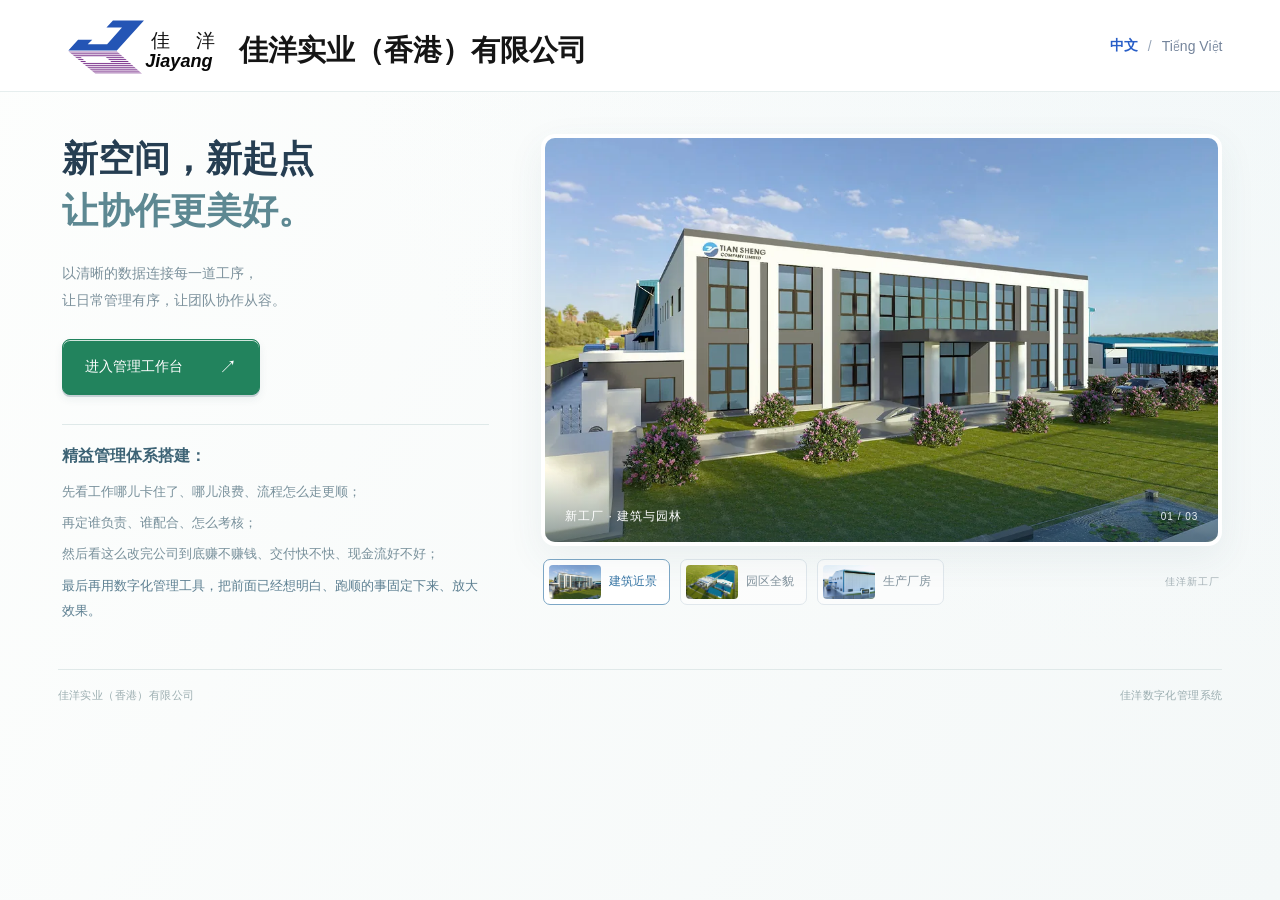
==== commit a99ebf54: "Display hourly output unit beside target input (185)" ====
--- a/index.html
+++ b/index.html
@@ -1,7 +1,7 @@
-<!doctype html><html lang="zh-CN"><head><meta charset="utf-8"><meta name="viewport" content="width=device-width,initial-scale=1,user-scalable=yes"><meta name="referrer" content="same-origin"><title>佳洋数字化管理系统</title><link rel="icon" type="image/x-icon" sizes="any" href="./icons/company-symbol.ico?v=20261104-hourlycenter184"><link rel="icon" type="image/png" sizes="32x32" href="./icons/favicon-32.png?v=20261104-hourlycenter184"><link rel="icon" type="image/png" sizes="192x192" href="./icons/icon-192.png?v=20261104-hourlycenter184"><link rel="apple-touch-icon" sizes="180x180" href="./icons/apple-touch-icon.png?v=20261104-hourlycenter184"><link rel="manifest" href="./manifest.webmanifest?v=20261104-hourlycenter184"><meta name="theme-color" content="#ffffff"><meta name="application-name" content="佳洋数字化管理系统"><meta name="apple-mobile-web-app-title" content="佳洋管理"><meta name="apple-mobile-web-app-capable" content="yes"><meta name="mobile-web-app-capable" content="yes"><meta name="apple-mobile-web-app-status-bar-style" content="default"><meta property="og:title" content="佳洋数字化管理系统"><link rel="stylesheet" href="style.css?v=20261104-hourlycenter184"><link rel="stylesheet" href="management-home.css?v=20261104-hourlycenter184"><link rel="stylesheet" href="business-extensions.css?v=20261104-hourlycenter184"></head><body><div id="app"><div class="factory-home">
-<header class="company-header"><div class="company-brand"><img src="jiayang-brand.svg?v=20261104-hourlycenter184" alt="佳洋 Jiayang · 佳洋实业（香港）有限公司" width="882" height="114"></div><div class="home-controls"><div class="language-toggle" role="group" aria-label="Language"><button type="button" data-language="zh" onclick="setLanguage('zh')">中文</button><span aria-hidden="true">/</span><button type="button" data-language="vi" onclick="setLanguage('vi')">Tiếng Việt</button></div></div></header>
+<!doctype html><html lang="zh-CN"><head><meta charset="utf-8"><meta name="viewport" content="width=device-width,initial-scale=1,user-scalable=yes"><meta name="referrer" content="same-origin"><title>佳洋数字化管理系统</title><link rel="icon" type="image/x-icon" sizes="any" href="./icons/company-symbol.ico?v=20261104-hourlyunit185"><link rel="icon" type="image/png" sizes="32x32" href="./icons/favicon-32.png?v=20261104-hourlyunit185"><link rel="icon" type="image/png" sizes="192x192" href="./icons/icon-192.png?v=20261104-hourlyunit185"><link rel="apple-touch-icon" sizes="180x180" href="./icons/apple-touch-icon.png?v=20261104-hourlyunit185"><link rel="manifest" href="./manifest.webmanifest?v=20261104-hourlyunit185"><meta name="theme-color" content="#ffffff"><meta name="application-name" content="佳洋数字化管理系统"><meta name="apple-mobile-web-app-title" content="佳洋管理"><meta name="apple-mobile-web-app-capable" content="yes"><meta name="mobile-web-app-capable" content="yes"><meta name="apple-mobile-web-app-status-bar-style" content="default"><meta property="og:title" content="佳洋数字化管理系统"><link rel="stylesheet" href="style.css?v=20261104-hourlyunit185"><link rel="stylesheet" href="management-home.css?v=20261104-hourlyunit185"><link rel="stylesheet" href="business-extensions.css?v=20261104-hourlyunit185"></head><body><div id="app"><div class="factory-home">
+<header class="company-header"><div class="company-brand"><img src="jiayang-brand.svg?v=20261104-hourlyunit185" alt="佳洋 Jiayang · 佳洋实业（香港）有限公司" width="882" height="114"></div><div class="home-controls"><div class="language-toggle" role="group" aria-label="Language"><button type="button" data-language="zh" onclick="setLanguage('zh')">中文</button><span aria-hidden="true">/</span><button type="button" data-language="vi" onclick="setLanguage('vi')">Tiếng Việt</button></div></div></header>
 <main class="factory-stage">
   <div class="factory-story"><h1>新空间，新起点<br><span>让协作更美好。</span></h1><p>以清晰的数据连接每一道工序，<br>让日常管理有序，让团队协作从容。</p><button class="factory-login" onclick="login()">进入管理工作台 <span>↗</span></button><section class="management-principle lean-principle plain-lean" aria-label="精益管理体系搭建"><h2>精益管理体系搭建：</h2><div class="lean-copy"><p>先看工作哪儿卡住了、哪儿浪费、流程怎么走更顺；</p><p>再定谁负责、谁配合、怎么考核；</p><p>然后看这么改完公司到底赚不赚钱、交付快不快、现金流好不好；</p><p>最后再用数字化管理工具，把前面已经想明白、跑顺的事固定下来、放大效果。</p></div></section></div>
   <div class="factory-gallery"><div class="factory-photo-frame"><img id="factoryPhoto" src="factory-front.svg" alt="新工厂正面建筑与园林环境" width="1000" height="600"><div class="factory-caption"><span id="factoryCaption">新工厂 · 建筑与园林</span><span id="factoryIndex">01 / 03</span></div></div><div class="factory-switch" role="group" aria-label="选择工厂图片"><button class="active" data-photo="0" aria-pressed="true" onclick="showFactoryPhoto(0)"><img src="factory-front.svg" alt=""><span>建筑近景</span></button><button data-photo="1" aria-pressed="false" onclick="showFactoryPhoto(1)"><img src="factory-aerial.svg" alt=""><span>园区全貌</span></button><button data-photo="2" aria-pressed="false" onclick="showFactoryPhoto(2)"><img src="factory-workshop.svg" alt=""><span>生产厂房</span></button><span class="factory-photo-note">佳洋新工厂</span></div></div>
 </main><footer class="welcome-footer"><span>佳洋实业（香港）有限公司</span><span>佳洋数字化管理系统</span></footer></div>
-</div><dialog id="modal"></dialog><div id="toast"></div><div id="bootError" role="alert" hidden style="position:fixed;bottom:16px;left:16px;right:16px;padding:14px;background:#fff4e5;border:1px solid #efd3a0;border-radius:8px;color:#73592f;z-index:200"></div><input type="file" id="file" accept=".xlsx,.xls,.csv" hidden><script>window.addEventListener('error',function(e){var n=document.getElementById('bootError');if(n){n.hidden=false;n.textContent='页面功能加载未完成，请刷新重试。原有浏览器数据不会被清除。'+(e.message?'（'+e.message+'）':'')}});</script><script>window.JY_RUNTIME_READY=false;</script><script src="runtime-config.js"></script><script src="storage.js?v=20261104-hourlycenter184"></script><script src="boot.js?v=20261104-hourlycenter184"></script></body></html>+</div><dialog id="modal"></dialog><div id="toast"></div><div id="bootError" role="alert" hidden style="position:fixed;bottom:16px;left:16px;right:16px;padding:14px;background:#fff4e5;border:1px solid #efd3a0;border-radius:8px;color:#73592f;z-index:200"></div><input type="file" id="file" accept=".xlsx,.xls,.csv" hidden><script>window.addEventListener('error',function(e){var n=document.getElementById('bootError');if(n){n.hidden=false;n.textContent='页面功能加载未完成，请刷新重试。原有浏览器数据不会被清除。'+(e.message?'（'+e.message+'）':'')}});</script><script>window.JY_RUNTIME_READY=false;</script><script src="runtime-config.js"></script><script src="storage.js?v=20261104-hourlyunit185"></script><script src="boot.js?v=20261104-hourlyunit185"></script></body></html>
--- a/business-extensions.css
+++ b/business-extensions.css
@@ -450,3 +450,6 @@
  .workspace.hourly-output-page .hourly-notes-grid h4+p{display:inline}
  .workspace.hourly-output-page .hourly-notes-grid p+p{margin-top:2px}
 }
+
+.workspace.hourly-output-page .hourly-unit-note{color:#55758d;font-size:12px;line-height:18px;white-space:nowrap}
+@media(max-width:600px){.workspace.hourly-output-page .hourly-unit-note{grid-column:1/-1;font-size:12px}}
